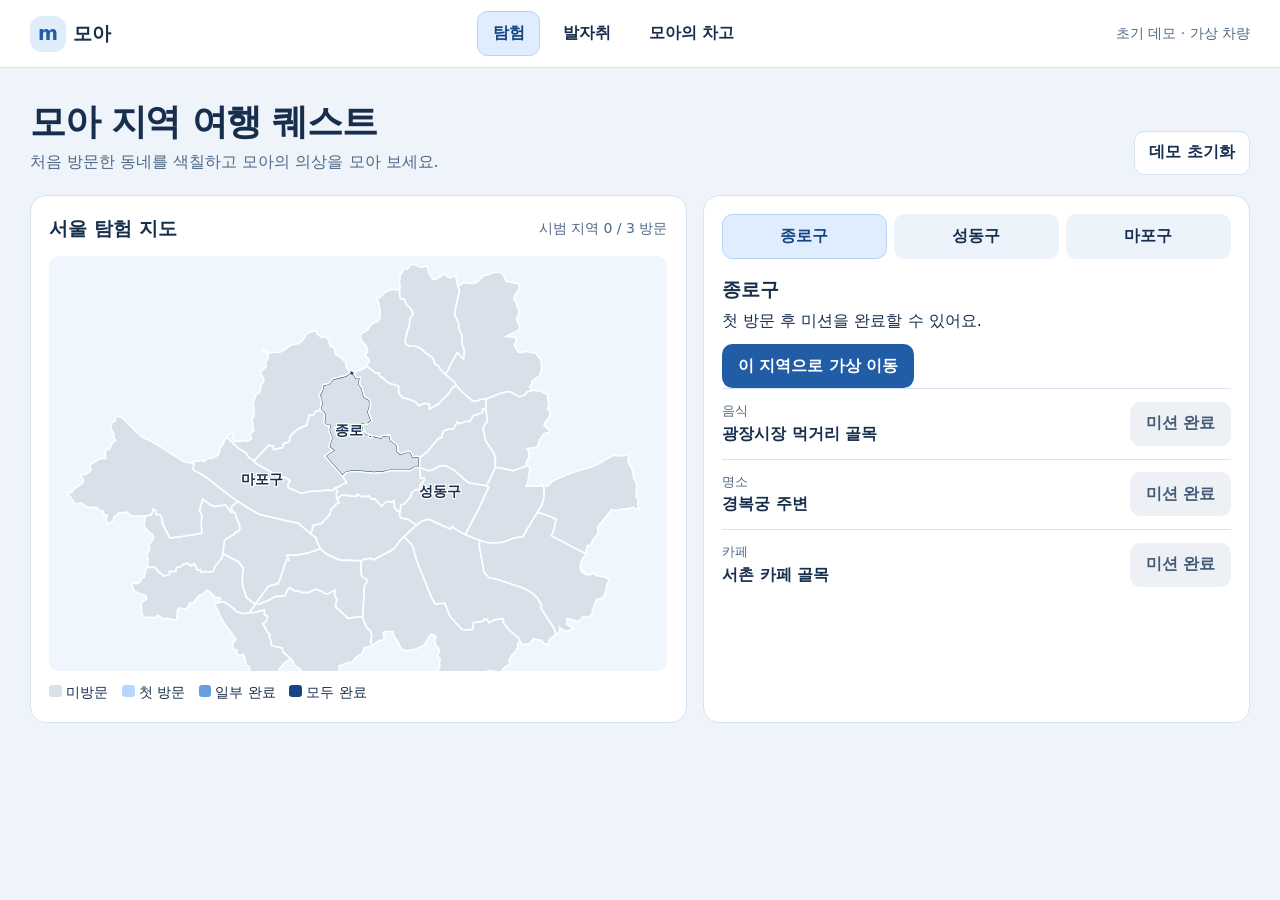
==== demo/index.html @ 89adb346 "Add Moa travel quest browser prototype" ====
<!doctype html>
<html lang="ko">
<head>
  <meta charset="utf-8">
  <meta name="viewport" content="width=device-width, initial-scale=1">
  <title>모아 지역 여행 퀘스트</title>
  <link rel="stylesheet" href="style.css">
  <script src="map.js" defer></script>
  <script src="mascot.js" defer></script>
  <script src="app.js" defer></script>
</head>
<body>
  <header class="top">
    <div class="brand"><span aria-hidden="true">m</span><strong>모아</strong></div>
    <nav aria-label="주 메뉴">
      <button type="button" data-tab="explore" aria-current="page">탐험</button>
      <button type="button" data-tab="history">발자취</button>
      <button type="button" data-tab="closet">모아의 차고</button>
    </nav>
    <p class="mode">초기 데모 · 가상 차량</p>
  </header>

  <main>
    <div class="heading">
      <div><h1>모아 지역 여행 퀘스트</h1><p>처음 방문한 동네를 색칠하고 모아의 의상을 모아 보세요.</p></div>
      <button type="button" id="reset" class="secondary">데모 초기화</button>
    </div>

    <div id="interactive">
      <section id="explore" aria-label="탐험">
        <div class="layout">
          <section class="panel map-panel">
            <div class="panel-heading">
              <h2>서울 탐험 지도</h2><span id="progress"></span>
            </div>
            <svg id="map" viewBox="30 52 760 510" role="group" aria-label="서울 자치구 지도"></svg>
            <ul class="legend" aria-label="지도 색상">
              <li><i class="stage-0"></i>미방문</li>
              <li><i class="stage-1"></i>첫 방문</li>
              <li><i class="stage-2"></i>일부 완료</li>
              <li><i class="stage-3"></i>모두 완료</li>
            </ul>
          </section>

          <section class="panel district-panel" aria-label="지역 퀘스트">
            <div class="choices" id="districts" aria-label="시범 지역"></div>
            <div id="quest-panel"></div>
          </section>
        </div>
      </section>
      <section id="history" class="panel inner" hidden>
        <h2>탐험 발자취</h2>
        <p>가상 방문과 미션 완료 기록이 최신 순서대로 표시됩니다.</p>
        <ul class="records" id="records"></ul>
      </section>
      <section id="closet" class="panel inner" hidden>
        <h2>모아의 차고</h2>
        <div class="closet-layout">
          <div id="mascot"></div>
          <div><p id="wearing"></p><ul class="records" id="outfits"></ul></div>
        </div>
      </section>
    </div>
    <section id="moving" class="panel moving" aria-labelledby="moving-title" hidden>
      <h2 id="moving-title" tabindex="-1">가상 이동 중</h2>
      <p id="destination"></p>
      <button type="button" id="park" class="primary">도착 · 가상 주차</button>
    </section>
    <p id="status" role="status"></p>
  </main>
</body>
</html>
---- demo/style.css ----
:root {
  color-scheme: light;
  --ink: #172e4c;
  --muted: #516886;
  --blue: #215ca7;
  --edge: #d6e3f1;
  font-family: Inter, "Malgun Gothic", system-ui, sans-serif;
}
* { box-sizing: border-box; }
[hidden] { display: none !important; }
body { margin: 0; color: var(--ink); background: #eef4fa; line-height: 1.55; }
h1, h2, p { margin: 0; }
h1 { font-size: clamp(1.5rem, 3.1vw, 2.25rem); letter-spacing: -.035em; }
h2 { font-size: 1.2rem; }
p { color: var(--muted); }
button {
  border: 1px solid transparent;
  border-radius: .65rem;
  min-height: 44px;
  padding: .55rem .9rem;
  font: inherit;
  color: inherit;
  background: #ecf3fb;
  font-weight: 650;
  cursor: pointer;
}
button:hover:not(:disabled) { background: #dceafd; }
button:disabled { cursor: default; color: #435b77; background: #edf1f5; }
:focus-visible { outline: 3px solid #996315; outline-offset: 3px; }
.primary { background: var(--blue); color: white; }
.primary:hover:not(:disabled) { background: #174780; }
.secondary { background: white; border-color: var(--edge); }
.top {
  min-height: 68px;
  padding: .6rem max(1rem, calc((100vw - 1220px) / 2));
  background: white;
  border-bottom: 1px solid var(--edge);
  display: flex;
  align-items: center;
  justify-content: space-between;
  gap: .8rem;
  flex-wrap: wrap;
}
.brand, nav, .choices { display: flex; align-items: center; gap: .45rem; }
.brand { font-size: 1.2rem; }
.brand span {
  display: grid;
  place-items: center;
  width: 36px;
  height: 36px;
  border-radius: .75rem;
  color: var(--blue);
  background: #dfecfb;
  font-weight: 800;
}
nav { flex-wrap: wrap; }
nav button { background: transparent; }
nav button[aria-current], .choices button[aria-pressed="true"] {
  color: #134581;
  background: #e0edff;
  border-color: #b6d2f5;
}
.mode { font-size: .875rem; }
main { max-width: 1252px; margin: auto; padding: 1.65rem 1rem 1rem; }
.heading, .panel-heading, .quest, .records li {
  display: flex;
  justify-content: space-between;
  align-items: center;
  gap: .8rem;
}
.heading { margin-bottom: 1.25rem; align-items: flex-end; }
.layout { display: grid; grid-template-columns: minmax(0, 1.2fr) minmax(0, 1fr); gap: 1rem; }
.panel { border: 1px solid var(--edge); border-radius: 1rem; padding: 1.15rem; background: white; min-width: 0; }
#progress { color: var(--muted); font-size: .875rem; }
#map { width: 100%; display: block; margin-top: .75rem; background: #f0f6fd; border-radius: .6rem; }
#map path { stroke: white; stroke-width: 2; }
#map path[role] { cursor: pointer; }
#map path[data-selected="true"], #map path[role]:hover, #map path:focus-visible { stroke: #0f3969; stroke-width: 3; }
#map text { font-weight: 750; font-size: 17px; text-anchor: middle; pointer-events: none; paint-order: stroke; stroke: white; stroke-width: 3; fill: var(--ink); }
.stage-0 { fill: #d8e0ea; background: #d8e0ea; }
.stage-1 { fill: #b6d7fc; background: #b6d7fc; }
.stage-2 { fill: #679ee1; background: #679ee1; }
.stage-3 { fill: #164583; background: #164583; }
.legend, .records { margin: .7rem 0 0; padding: 0; list-style: none; }
.legend { display: flex; flex-wrap: wrap; gap: .4rem .85rem; font-size: .875rem; }
.legend i { display: inline-block; width: .8rem; height: .8rem; border-radius: .2rem; margin-right: .25rem; vertical-align: -.03em; }
.choices { flex-wrap: wrap; margin-bottom: 1rem; }
.choices button { flex: 1; white-space: nowrap; }
.district-summary > div { margin: .25rem 0 .65rem; }
.quest, .records li { padding: .75rem 0; border-top: 1px solid var(--edge); }
.quest small, .records small { color: var(--muted); display: block; }
.quest button, .records button { flex: none; }
.quest:first-of-type { margin-top: .8rem; }
.inner { max-width: 52rem; }
.closet-layout { display: grid; gap: 1rem; grid-template-columns: minmax(0, 12rem) minmax(0, 1fr); align-items: center; }
#mascot { background: #edf4fc; border-radius: .75rem; }
#mascot svg { display: block; width: 100%; height: auto; }
.moving { max-width: 34rem; margin: 2rem auto; text-align: center; padding: 2rem 1rem; }
.moving p { margin: .5rem 0 1rem; }
#status { min-height: 1.5em; margin-top: .75rem; }
@media (max-width: 760px) {
  .layout { grid-template-columns: 1fr; }
  .heading { align-items: flex-start; flex-wrap: wrap; }
  .mode { flex-basis: 100%; }
}
@media (max-width: 430px) {
  .top { justify-content: flex-start; gap: .45rem; }
  nav button { padding: .4rem .55rem; }
  .closet-layout { grid-template-columns: 1fr; }
  #mascot { max-width: 11rem; }
  .quest { align-items: flex-start; }
}
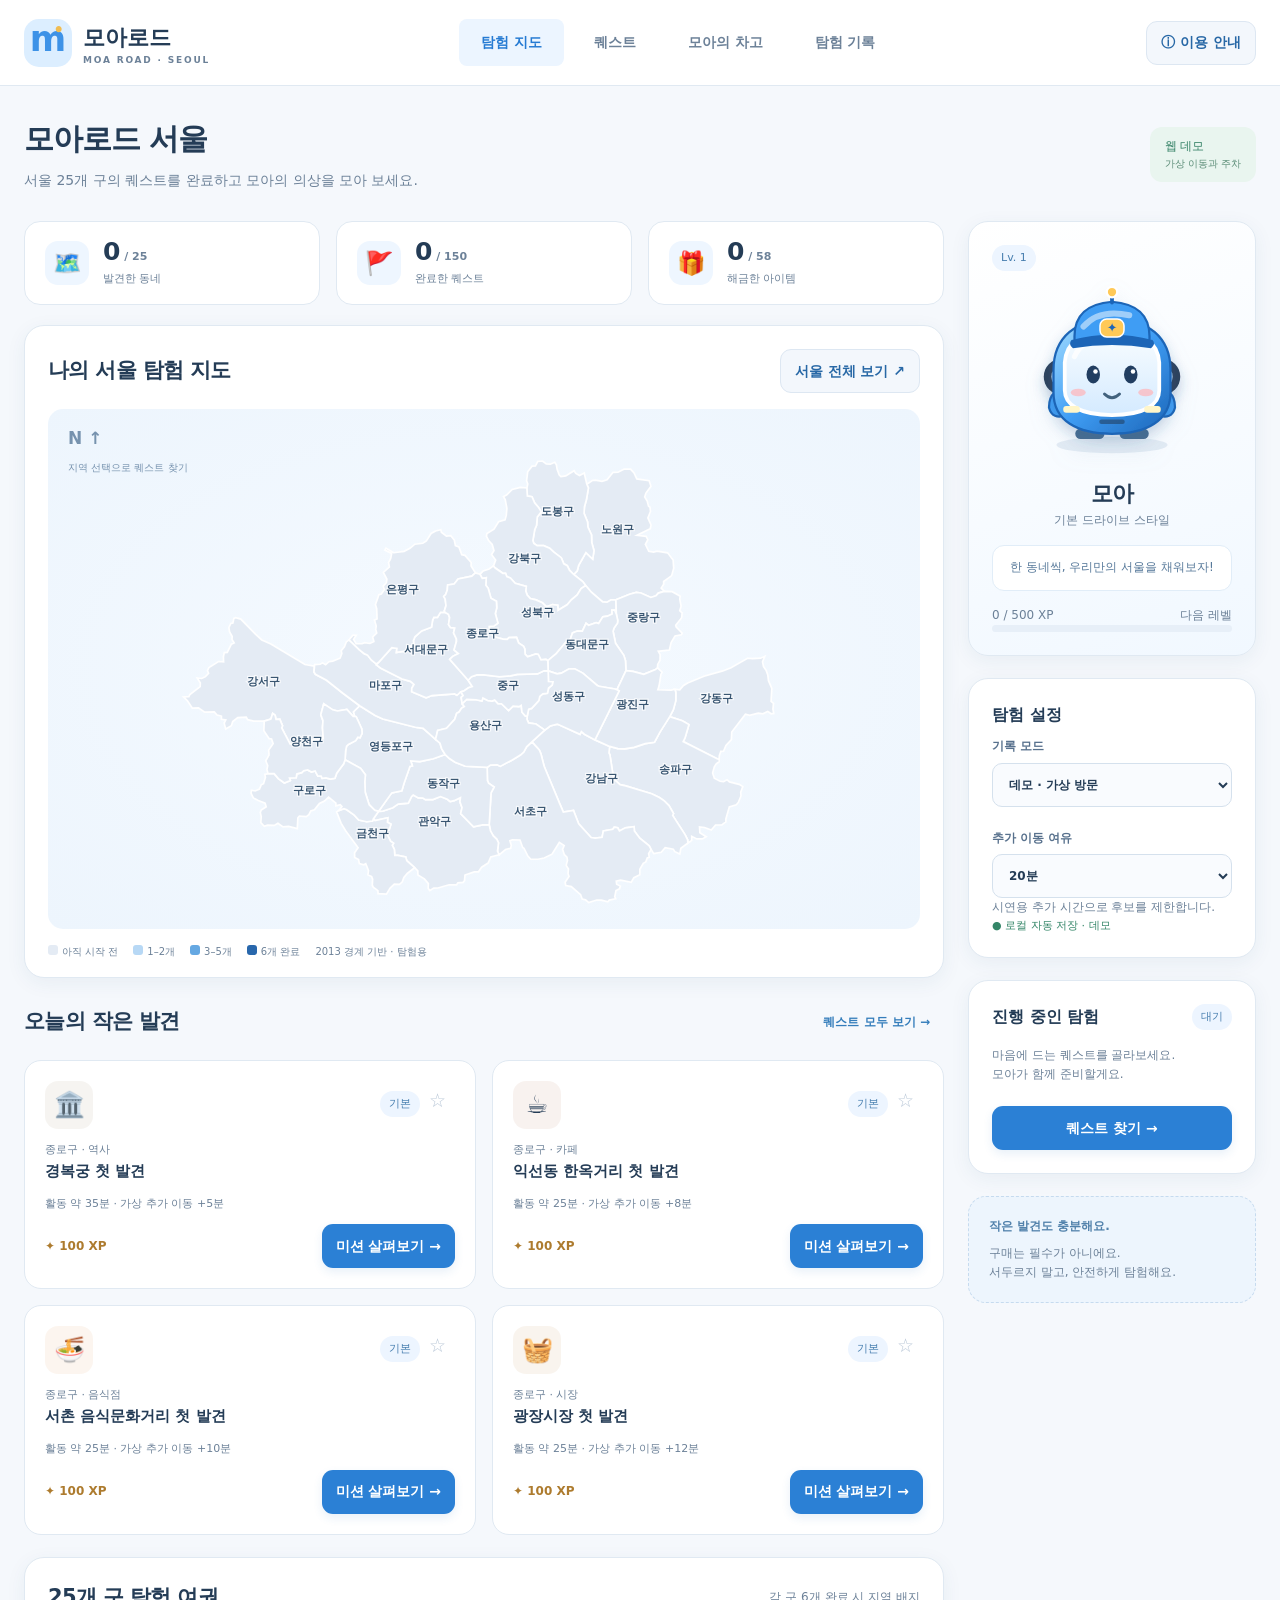
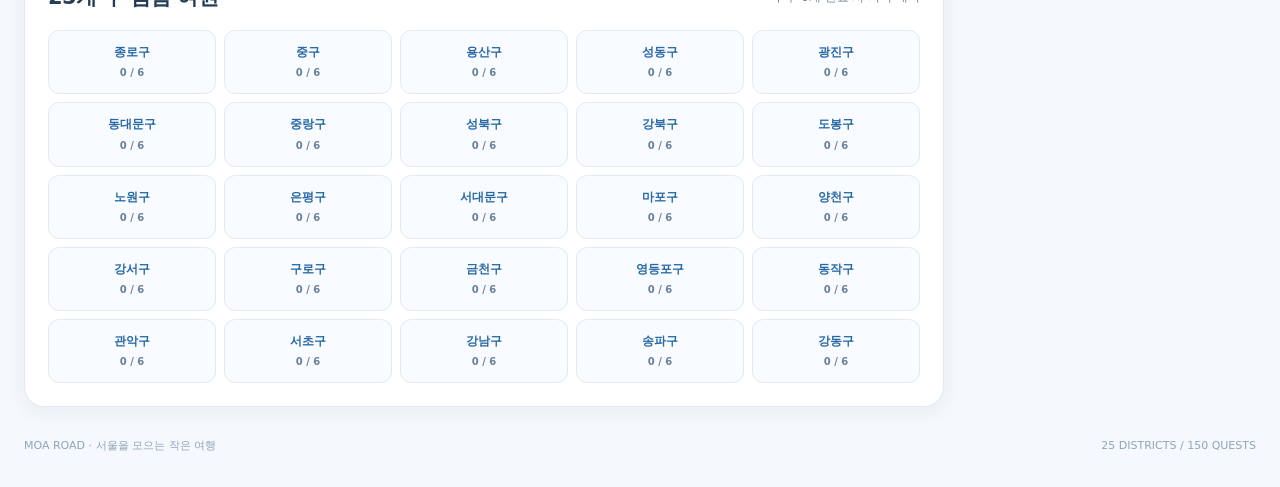
==== commit 63e9b0b0: "Refresh Moa Road Seoul demo from full prototype" ====
--- a/demo/index.html
+++ b/demo/index.html
@@ -1,72 +1,8822 @@
-<!doctype html>
-<html lang="ko">
-<head>
-  <meta charset="utf-8">
-  <meta name="viewport" content="width=device-width, initial-scale=1">
-  <title>모아 지역 여행 퀘스트</title>
-  <link rel="stylesheet" href="style.css">
-  <script src="map.js" defer></script>
-  <script src="mascot.js" defer></script>
-  <script src="app.js" defer></script>
-</head>
-<body>
-  <header class="top">
-    <div class="brand"><span aria-hidden="true">m</span><strong>모아</strong></div>
-    <nav aria-label="주 메뉴">
-      <button type="button" data-tab="explore" aria-current="page">탐험</button>
-      <button type="button" data-tab="history">발자취</button>
-      <button type="button" data-tab="closet">모아의 차고</button>
-    </nav>
-    <p class="mode">초기 데모 · 가상 차량</p>
-  </header>
+<!doctype html><html lang="ko"><head><meta charset="utf-8"><meta name="viewport" content="width=device-width,initial-scale=1"><meta name="theme-color" content="#f3f8ff"><title>모아로드 · 서울을 모으는 작은 여행</title><style>/* 밝은 모아로드 디자인 / 반응형 화면 / 접근성 표시 */
+:root{--ink:#243c56;--muted:#6c8198;--blue:#267bd3;--line:#e0e9f2;--bg:#f5f8fc;--green:#237555}*{box-sizing:border-box}body{margin:0;background:var(--bg);color:var(--ink);font:14px/1.6 system-ui,-apple-system,'Malgun Gothic',sans-serif}button,input,select,textarea{font:inherit}button,a,select{touch-action:manipulation}button{cursor:pointer;min-height:40px;border:0;border-radius:11px;background:#eaf3fd;color:#2868a6;padding:9px 14px;font-weight:650}button:hover{filter:brightness(.96)}button:disabled{opacity:.48;cursor:not-allowed}button:focus-visible,a:focus-visible,input:focus-visible,select:focus-visible,textarea:focus-visible,[tabindex]:focus-visible{outline:3px solid #efb849;outline-offset:3px}a{color:var(--blue)}h1,h2,h3,p{margin:0}h1{font-size:30px;line-height:1.4;letter-spacing:-1.1px;margin:9px 0}h2{font-size:21px;letter-spacing:-.65px}h3{font-size:16px;margin-bottom:10px}p{color:var(--muted)}small,.fine{font-size:12px;color:var(--muted)}header{height:86px;padding:0 max(24px,calc((100vw - 1440px)/2));background:#fff;border-bottom:1px solid var(--line);display:flex;align-items:center;gap:35px}header nav{display:flex;gap:8px;flex:1;justify-content:center}header nav button{background:transparent;color:var(--muted);border-radius:8px;padding:12px 22px}header nav button.active{color:var(--blue);background:#ecf5ff}.brand{display:flex;gap:11px;align-items:center;color:var(--ink);text-decoration:none;font-weight:850;font-size:22px;white-space:nowrap}.brand small{display:block;font-size:9px;letter-spacing:1.8px;line-height:1.2}.brandmark{font-size:35px;background:#dceeff;color:#3d92e7;border-radius:15px;width:48px;height:48px;line-height:40px;text-align:center;position:relative}.brandmark span{font-size:17px;position:absolute;top:-9px;right:8px;color:#f0bc52}.app{max-width:1440px;padding:32px 24px;margin:auto}.welcome{display:flex;justify-content:space-between;align-items:center;margin-bottom:30px}.eyebrow{font-size:10px;font-weight:800;letter-spacing:1.5px;color:#6896c0}.demoTag{padding:10px 15px;color:#328064;background:#e9f5ef;border-radius:12px;font-size:12px}.demoTag small{display:block;font-size:10px;color:#5a8c76}.layout{display:grid;grid-template-columns:minmax(0,1fr) 288px;gap:24px}main,aside{min-width:0}.panel{border:1px solid var(--line);border-radius:20px;background:#fff;padding:23px;box-shadow:0 5px 20px #214b7310}.view{display:none}.view.active{display:block}.sectionTitle,.row{display:flex;align-items:center;justify-content:space-between;gap:12px}.sectionTitle{margin-bottom:16px}.sectionTitle h3{margin:0}.below{margin-top:22px}.stats{display:grid;grid-template-columns:repeat(3,1fr);gap:16px;margin-bottom:20px}.stat{padding:16px 20px;border:1px solid var(--line);background:white;border-radius:16px;display:flex;gap:14px;align-items:center}.stat .icon{display:grid;place-items:center;width:44px;height:44px;border-radius:13px;background:#eef6ff;font-size:23px}.stat strong{font-size:25px;line-height:1.1;display:block}.stat small{font-size:11px}.mapPanel{padding-bottom:17px}.mapCanvas{position:relative;background:radial-gradient(ellipse,#f5faff,#edf5fd);border-radius:15px;overflow:hidden}.mapCanvas svg{display:block;width:100%;max-height:520px;min-height:280px}.mapNote{position:absolute;top:16px;left:20px;font-size:17px;font-weight:700;color:#7692ae;pointer-events:none}.mapNote span{font-size:10px;font-weight:400}.district{stroke:white;stroke-width:2;cursor:pointer;transition:fill .25s}.district:hover,.district.selected{stroke:#256bac;stroke-width:2.8;filter:brightness(.97)}.districtLabel{pointer-events:none;fill:#385571;font-size:13px;font-weight:750;text-anchor:middle;paint-order:stroke;stroke:#ffffffb0;stroke-width:3px}.legend{display:flex;flex-wrap:wrap;gap:15px;font-size:10px;color:var(--muted);padding-top:15px}.legend i{width:10px;height:10px;display:inline-block;border-radius:3px;margin-right:4px}.cards{display:grid;grid-template-columns:repeat(2,minmax(0,1fr));gap:16px}.quest{padding:20px;background:#fff;border:1px solid var(--line);border-radius:17px;display:flex;flex-direction:column;gap:12px;min-width:0}.quest .qtop{display:flex;justify-content:space-between;gap:10px}.themeIcon{display:grid;place-items:center;font-size:25px;width:48px;height:48px;border-radius:13px;background:var(--tint,#f0f6ff)}.quest h3{font-size:15px;line-height:1.6;margin:0;word-break:keep-all}.quest .meta{font-size:11px;color:var(--muted)}.quest .qbottom{display:flex;align-items:center;justify-content:space-between;gap:8px;margin-top:auto}.quest.done{background:#f6fcf9}.xp{color:#ad7b2e;font-size:12px;font-weight:750}.pill{display:inline-block;font-size:11px;border-radius:20px;padding:4px 9px;background:#edf5ff;color:#477eaf;white-space:nowrap}.pill.lock{background:#f5f1ea;color:#9a8059}.favorite{min-height:35px;width:35px;padding:4px;font-size:19px;background:transparent;color:#b9c7d7}.favorite.on{color:#d59c2a}.primary{background:#2b80d5;color:white;box-shadow:0 4px 10px #297ac21c}.quiet{background:#f3f7fc;border:1px solid #dde7f2}.textBtn{background:none;color:#347dbb;font-size:12px}.danger{background:#fff0ed;color:#b65448}.wide{width:100%}.companion{text-align:center;background:linear-gradient(160deg,#fff,#f1f8ff)}#sideMascot{height:185px;display:flex;align-items:center;justify-content:center;margin:10px 0}.mascot{display:block;width:180px;height:180px;margin:auto;max-width:100%;filter:drop-shadow(0 8px 10px #597ca21a)}.companion h2{font-size:22px}.speech{padding:12px;font-size:12px;color:#57799a;background:white;border:1px solid #e1edf8;border-radius:12px;margin:15px 0}.progress{height:7px;border-radius:10px;background:#e7eff8;overflow:hidden}.progress i{display:block;height:100%;border-radius:10px;background:linear-gradient(90deg,#78bbf4,#3185d9);transition:width .3s}.tip{border:1px dashed #c6dbef;border-radius:18px;padding:20px;color:#5181ab;font-size:12px;background:#edf5fd}.tip p{font-size:12px;margin-top:7px}label{display:block;font-size:12px;font-weight:650;color:#58718d}input,select,textarea{display:block;width:100%;border:1px solid #d5e1ed;border-radius:10px;padding:10px 12px;background:#f9fbfe;color:var(--ink);margin-top:6px;min-width:0}textarea{resize:vertical;min-height:80px}.filters{display:grid;grid-template-columns:2fr 1fr 1fr;gap:14px;align-items:end}.filters .chips,.filters .fine{grid-column:1/-1}.chips{display:flex;gap:7px;flex-wrap:wrap}.chip{font-size:12px;border:1px solid #dfe8f1;background:white;border-radius:30px;padding:7px 12px}.chip.active{background:#e8f4ff;border-color:#8fbee8;color:#2369ab}.saved{font-size:11px;color:#348668}.districtGrid{display:grid;grid-template-columns:repeat(5,minmax(0,1fr));gap:8px}.districtTile{padding:12px 5px;font-size:12px;border:1px solid #e1eaf4;background:#f8fbff;text-align:center}.districtTile small{display:block;font-size:10px;margin-top:3px}.districtTile.master{background:#e5f3ff;border-color:#73afe2}.dressRoom{display:flex;gap:25px;align-items:center;margin-top:18px}.bigMascot{min-width:220px;background:radial-gradient(circle,#dfedfb,transparent 68%);position:relative}.outfitMarker{font-size:10px;fill:white;text-anchor:middle}.treeRow{margin-top:16px;padding:20px;border:1px solid var(--line);border-radius:18px;background:white}.treeNodes{display:grid;grid-template-columns:repeat(3,minmax(0,1fr));gap:14px}.node{border:1px solid #e2eaf3;border-radius:13px;padding:16px;background:#fafcfe;display:flex;flex-direction:column;gap:9px;position:relative}.node.ready{border-color:#79b49d;background:#f5fcf7}.node.owned{background:#eff7ff;border-color:#a4cbed}.node h4{margin:0;font-size:14px}.node p{font-size:12px}.node .condition{font-size:11px;color:#70869b;line-height:1.8}.node button{font-size:12px;margin-top:auto}.node .progress{margin:2px 0}.node .nodeIcon{font-size:27px}.empty{text-align:center;padding:35px;color:#778b9e;background:#fff;border:1px dashed #cbdbea;border-radius:15px;grid-column:1/-1}.actions{display:flex;gap:8px;flex-wrap:wrap}.activeTitle{font-size:14px;margin-bottom:9px}.steps{display:flex;gap:6px;flex-wrap:wrap;font-size:10px;margin:12px 0}.steps span{padding:4px 6px;border-radius:5px;background:#eef4fb}.steps .ok{background:#dcf2e7;color:#257558}.check{display:flex;align-items:flex-start;gap:8px;padding:8px 0;font-size:12px;cursor:pointer}.check input{width:17px;height:17px;margin:2px 0;flex-shrink:0}.safetyBox{background:#fff8ec;border:1px solid #f0dfc4;border-radius:12px;padding:12px;color:#8b7146;font-size:12px}.event{padding:18px 0;border-bottom:1px solid var(--line)}.event:last-child{border-bottom:0}.event p{font-size:13px;white-space:pre-wrap;overflow-wrap:anywhere;margin-top:8px}.routeItem{display:flex;align-items:center;gap:10px;padding:10px;background:#f4f8fd;border-radius:10px;margin:8px 0}.routeItem span{flex:1;min-width:0}.routeItem button{padding:6px;min-width:34px;font-size:12px}.prose h3{margin:22px 0 9px}.prose h3:first-child{margin-top:0}.prose p{line-height:1.9;font-size:13px}.prose ul{padding-left:20px;line-height:2}.prose a{overflow-wrap:anywhere}dialog{border:1px solid #cbdced;border-radius:22px;padding:28px;width:min(680px,calc(100% - 28px));max-height:90vh;color:var(--ink);box-shadow:0 20px 90px #17365440}dialog::backdrop{background:#19354a85;backdrop-filter:blur(5px)}.detailHeader{display:flex;justify-content:space-between;gap:15px}.detailHeader h2{font-size:23px}.detailBlock{margin-top:19px}.detailBlock h3{margin-bottom:8px}.detailBlock p,.detailBlock li{font-size:13px;color:#677d94}.detailBlock ol{padding-left:22px;line-height:2}.rewardContent{text-align:center;padding:20px 0}.rewardContent .big{font-size:55px}.rewardContent h2{margin:12px 0}.rewardContent p{margin-bottom:12px}#toast{position:fixed;bottom:25px;left:50%;transform:translateX(-50%) translateY(100px);padding:13px 22px;background:#244762;color:white;border-radius:13px;z-index:100;transition:transform .2s;max-width:90vw;font-size:13px;box-shadow:0 8px 25px #1235}#toast.show{transform:translateX(-50%) translateY(0)}#storageAlert:not(:empty){padding:12px;text-align:center;background:#fff0d3;color:#95692a}#driveOverlay{position:fixed;inset:0;background:#eef5fcf7;z-index:90;display:grid;place-items:center;backdrop-filter:blur(15px)}#driveOverlay[hidden]{display:none}.driveBox{text-align:center;width:min(450px,90%);padding:30px}.driveBox p{margin:20px 0}.drivingIcon{font-size:75px;margin-bottom:25px}footer{font-size:11px;color:#90a4b7;padding:30px 0 0;display:flex;justify-content:space-between}.mobile{display:none}.pinMark{pointer-events:none}.note{padding:12px;background:#edf6ff;border-radius:10px;font-size:12px;color:#547899}.meter{font-weight:800;font-size:24px;color:#347eba}.controls{display:grid;grid-template-columns:1fr 1fr;gap:8px;margin:12px 0}.controls label{font-size:10px}.controls input,.controls select{padding:7px}.caption{font-size:10px;color:#8094a9}
+@media(min-width:1500px){.mapCanvas svg{max-height:570px}}@media(max-width:1100px){header{gap:15px;padding:0 22px}header nav button{padding:10px 12px}.layout{grid-template-columns:minmax(0,1fr) 260px;gap:16px}.app{padding:25px 20px}.panel{padding:18px}.stat{padding:14px 10px;gap:9px}.stat .icon{width:32px;height:32px;font-size:18px}.stat strong{font-size:22px}.treeNodes{gap:8px}.node{padding:12px}.dressRoom{gap:10px}.bigMascot{min-width:160px}.districtGrid{grid-template-columns:repeat(5,1fr)}}@media(max-width:840px){header{height:auto;padding:15px 18px;flex-wrap:wrap;gap:12px}header nav{order:3;width:100%;flex-basis:100%;justify-content:space-between}header>.quiet{margin-left:auto}header nav button{flex:1}.welcome{align-items:flex-start;gap:12px}h1{font-size:26px}.welcome p{font-size:12px}.demoTag{font-size:10px;padding:7px 10px}.layout{grid-template-columns:minmax(0,1fr)}aside{display:grid;grid-template-columns:1fr 1fr;gap:16px}aside .below{margin-top:0}.tip{display:none}#activePanel{grid-column:1/-1}.companion{display:none}.mapCanvas svg{max-height:560px}}@media(max-width:520px){.app{padding:22px 14px}header nav button{font-size:12px;padding:10px 7px}.brand{font-size:20px}.welcome{display:block;margin-bottom:20px}.demoTag{display:inline-block;margin-top:12px}.demoTag small{display:inline;margin-left:8px}.eyebrow{font-size:9px}h1{font-size:25px}h2{font-size:19px}.stats{gap:8px}.stat{display:block;text-align:center;padding:12px 5px}.stat .icon{display:none}.stat strong{font-size:23px}.stat small{font-size:10px}.panel{padding:16px;border-radius:16px}.cards{grid-template-columns:1fr}.mapPanel{padding:15px 8px}.mapPanel .sectionTitle{padding:0 7px}.mapCanvas svg{min-height:300px}.mapNote{left:12px;top:10px;font-size:12px}.mapNote span{display:none}.legend{gap:8px;padding:12px 5px 0;font-size:9px}.sectionTitle{gap:6px}.sectionTitle .quiet{font-size:10px;padding:6px 8px}.districtGrid{grid-template-columns:repeat(5,1fr);gap:5px}.districtTile{font-size:10px}.filters{grid-template-columns:1fr 1fr}.filters .search{grid-column:1/-1}.filters .fine{font-size:10px}.treeNodes{grid-template-columns:1fr}.node{padding:16px}.dressRoom{flex-direction:column;text-align:center}.treeRow{padding:14px}.bigMascot{min-width:200px}.routeItem{flex-wrap:wrap}.routeItem span{flex-basis:65%}aside{grid-template-columns:1fr}.sectionTitle small{font-size:10px}.mobile{display:block}.welcome h1{line-height:1.5}footer{display:block;text-align:center}footer span{display:block;margin-top:5px}dialog{padding:20px}.detailHeader h2{font-size:20px}.controls{grid-template-columns:1fr 1fr}.actions button{font-size:12px}#toast{font-size:12px;width:max-content;max-width:90vw}}
+@media(prefers-reduced-motion:reduce){*{transition:none!important;scroll-behavior:auto!important}}
+#toast{visibility:hidden}#toast.show{visibility:visible}
+/* 탐험 화면과 차고에서 조작 영역을 여유 있게 확보합니다. */
+button, input:not([type="checkbox"]), select { min-height: 44px; }
+.welcome h1 { margin-top: 0; }
+dialog { overflow-y: auto; max-height: calc(100dvh - 32px); }
+@media (max-width: 520px) {
+  .districtGrid { grid-template-columns: repeat(4, minmax(0, 1fr)); }
+  .legend { font-size: 11px; }
+}
+</style></head><body>
+<noscript>이 앱은 JavaScript가 필요합니다. HTML 파일을 브라우저에서 열어 주세요.</noscript>
+<header><a class="brand" href="#"><span class="brandmark">m<span>•</span></span><span>모아로드<small>MOA ROAD · SEOUL</small></span></a><nav aria-label="주 메뉴"><button data-tab="explore" class="active">탐험 지도</button><button data-tab="quests">퀘스트</button><button data-tab="closet">모아의 차고</button><button data-tab="journey">탐험 기록</button></nav><button class="quiet" data-tab="guide">ⓘ 이용 안내</button></header>
+<div id="storageAlert" role="status"></div><div class="app"><section class="welcome"><div><h1>모아로드 서울</h1><p>서울 25개 구의 퀘스트를 완료하고 모아의 의상을 모아 보세요.</p></div><span class="demoTag">웹 데모 <small>가상 이동과 주차</small></span></section>
+<div class="layout"><main id="main"><section id="explore" class="view active"><div class="stats" id="stats"></div><section class="panel mapPanel"><div class="sectionTitle"><div><h2>나의 서울 탐험 지도</h2></div><button class="quiet" id="allDistricts">서울 전체 보기 ↗</button></div><div class="mapCanvas"><svg id="map" viewBox="0 0 820 620" role="group" aria-label="서울 25개 구 탐험 지도"></svg><div class="mapNote">N ↑<br><span>지역 선택으로 퀘스트 찾기</span></div></div><div class="legend"><span><i style="background:#e4ebf4"></i>아직 시작 전</span><span><i style="background:#b7d8f5"></i>1–2개</span><span><i style="background:#65a8e2"></i>3–5개</span><span><i style="background:#2867ac"></i>6개 완료</span><span>2013 경계 기반 · 탐험용</span></div></section><div class="sectionTitle below"><h2 id="districtTitle">오늘의 작은 발견</h2><button class="textBtn" data-tab="quests">퀘스트 모두 보기 →</button></div><div class="cards" id="featured"></div><section class="panel below"><div class="sectionTitle"><h2>25개 구 탐험 여권</h2><small>각 구 6개 완료 시 지역 배지</small></div><div id="districtGrid" class="districtGrid"></div></section></section>
+<section id="quests" class="view"><div class="sectionTitle"><div><h2>서울의 모든 퀘스트</h2></div><span id="resultCount" class="pill"></span></div><section class="panel filters"><label class="search">장소·동네 검색<input id="search" placeholder="성수, 시장, 한강…" type="search"></label><label>지역<select id="districtFilter"></select></label><label>진행 상태<select id="statusFilter"><option value="all">전체 상태</option><option value="available">도전 가능</option><option value="locked">잠김</option><option value="done">완료</option><option value="favorite">즐겨찾기</option></select></label><label>활동 시간<select id="timeFilter"><option value="999">전체</option><option value="25">25분 이하</option><option value="35">35분 이하</option><option value="60">60분 이하</option></select></label><label>정렬<select id="sort"><option value="default">추천 순</option><option value="short">활동 시간순</option><option value="xp">보상순</option></select></label><button id="resetFilters" class="quiet">필터 초기화</button><div id="themeChips" class="chips"></div><p class="fine">활동 시간·추가 이동 시간은 시연용 가정입니다. 실시간 경로·주차 정보가 아닙니다.</p></section><div class="cards below" id="questGrid"></div><button id="more" class="quiet wide below">더 보기</button></section>
+<section id="closet" class="view"><h2>모아의 차고 & 해금 트리</h2><section class="panel dressRoom"><div id="bigMascot" class="bigMascot"></div><div><h3>탐험이 모아의 스타일이 돼요</h3><p>테마 의상 → 전문 장비 → 마스터 꾸미기.<br>조건을 채운 뒤 직접 해금하고 착용하세요.</p><div id="equipped" class="chips"></div><button id="undress" class="quiet">기본 스타일로 돌아가기</button></div></section><section class="panel below"><h3>사용 제한이 풀리는 기능</h3><div id="featureTree" class="cards"></div></section><div class="sectionTitle below"><h3>9가지 테마 성장 경로</h3><span class="fine">잠김 → 해금 가능 → 보유 → 착용</span></div><div id="themeTree"></div><section class="panel below"><h3>지역 컬렉션 · 25개 배지</h3><div id="badges" class="districtGrid"></div></section></section>
+<section id="journey" class="view"><h2>나만의 탐험 기록</h2><div id="journeyStats" class="stats"></div><section class="panel below"><div class="sectionTitle"><h3>내 코스 보드</h3><span id="routeCapacity" class="pill"></span></div><p class="fine">관심 장소의 순서를 저장합니다. 실제 도로 경로나 최적 경로가 아닙니다.</p><div id="routeBoard"></div></section><section class="panel below"><div class="sectionTitle"><h3>수집한 순간들</h3><button id="exportCSV" class="quiet">기록 CSV 내보내기</button></div><div id="history"></div></section><section class="panel below"><h3>내 데이터 관리</h3><p>이 브라우저에 자동 저장됩니다. 파일을 옮기거나 브라우저 데이터를 지우기 전 백업해 주세요.</p><div class="actions"><button id="backup" class="quiet">백업 내려받기</button><button id="restore" class="quiet">백업 불러오기</button><input type="file" id="restoreFile" accept="application/json,.json" hidden><button id="reset" class="danger">현재 모드 초기화</button></div><p class="fine">백업·복원은 해금 보상과 무관하게 언제나 사용할 수 있습니다.</p></section></section>
+<section id="guide" class="view"><h2>데이터와 안전 기준</h2><section class="panel prose"><h3>이 앱이 실제로 하는 일</h3><p>퀘스트 필터, 지도 진행도, 상세 미션, 단계별 장비 해금, 꾸미기, 코스 보드, 기록, 백업·복원을 구현한 오프라인 시제품입니다. 외부 서비스 가입이나 설치 없이 이 HTML을 브라우저로 열면 됩니다.</p><h3>데모 / 개인 기록 분리</h3><p><b>데모 모드</b>는 가상 차량 신호와 시간 가속으로 시연합니다. <b>개인 기록 모드</b>는 사용자가 방문 후 직접 체크하는 여행 기록입니다. 어느 모드도 방문·구매·등산을 객관적으로 인증하지 않습니다. 두 모드의 진행도와 장비는 별도로 저장되며 합산되지 않습니다.</p><h3>주행과 정차</h3><p>주행 시뮬레이션 중에는 퀘스트 선택·꾸미기를 가리고 정차 화면만 제공합니다. 도착 후 가상 속도 0, 기어 P, 주차브레이크, 합법 주차 확인을 모두 충족해야 체류 판정을 시작합니다. 신호 위반이나 반경 이탈 시 연속 체류는 0으로 초기화됩니다. 100m·정확도 30m·5분은 제품 설계를 위한 가정이며 공인 방문 인증 기준이 아닙니다.</p><p>실제 차량 정보는 연결되어 있지 않아 주행을 감지하거나 차를 제어할 수 없습니다. 운전 중 이 앱을 조작하지 마세요. 도로·갓길에 멈추거나 공원·산길로 진입하도록 안내하지 않습니다. 등산·관람·코트 이용은 적법한 주차 후 도보로 진행하고, GPS 도착만으로 활동 완료 처리하지 않습니다.</p><h3>장소 데이터의 확인 수준</h3><p>150개 퀘스트는 실재 장소·거리·동네를 바탕으로 만든 편집 후보 목록입니다. 카페·음식점 퀘스트는 특정 점포의 운영을 보장하지 않는 <b>거리 단위 후보</b>입니다. 위·경도는 대략적인 대표점이며 입구·주차장·안전한 정차 지점이 아닙니다. 지도는 구 단위 선택에 사용합니다. 농구장 5곳은 아래 서울시 시설 목록에서 존재를 확인했지만, 정확한 코트 위치·오늘의 운영 여부는 별도 확인이 필요합니다. 나머지 개별 장소는 현장 검증 전이며 상세 화면에 표시합니다.</p><p>활동 시간, 가상 우회 시간, XP, 단계 조건은 본 시제품의 기획 수치입니다. 운영시간·가격·주차 여유·경사·접근성·혼잡·기상·통제 여부를 실시간 제공하지 않습니다. 닫힌 장소나 통제 구역에 진입하지 말고 퀘스트를 취소하거나 다른 장소를 선택하세요.</p><h3>지도 출처</h3><p><a href="https://github.com/southkorea/seoul-maps" target="_blank" rel="noopener">southkorea/seoul-maps</a>의 KOSTAT 2013 서울 자치구 경계(간소화 GeoJSON)를 HTML에 포함했습니다. 최신 행정 경계나 내비게이션용 지도가 아닙니다. Apache 2.0 · 경계의 화면 투영·색상·라벨을 변경했습니다. <a href="https://www.apache.org/licenses/LICENSE-2.0" target="_blank" rel="noopener">라이선스 전문</a></p><details class="below"><summary>지도 데이터 라이선스 전문</summary><p>Source: southkorea/seoul-maps · Contributor: Lucy Park · KOSTAT 2013. Modified presentation: screen projection, labels, quest overlays.</p><pre style="white-space:pre-wrap;font-size:10px;overflow-wrap:anywhere">
+                                 Apache License
+                           Version 2.0, January 2004
+                        http://www.apache.org/licenses/
 
-  <main>
-    <div class="heading">
-      <div><h1>모아 지역 여행 퀘스트</h1><p>처음 방문한 동네를 색칠하고 모아의 의상을 모아 보세요.</p></div>
-      <button type="button" id="reset" class="secondary">데모 초기화</button>
-    </div>
+   TERMS AND CONDITIONS FOR USE, REPRODUCTION, AND DISTRIBUTION
 
-    <div id="interactive">
-      <section id="explore" aria-label="탐험">
-        <div class="layout">
-          <section class="panel map-panel">
-            <div class="panel-heading">
-              <h2>서울 탐험 지도</h2><span id="progress"></span>
-            </div>
-            <svg id="map" viewBox="30 52 760 510" role="group" aria-label="서울 자치구 지도"></svg>
-            <ul class="legend" aria-label="지도 색상">
-              <li><i class="stage-0"></i>미방문</li>
-              <li><i class="stage-1"></i>첫 방문</li>
-              <li><i class="stage-2"></i>일부 완료</li>
-              <li><i class="stage-3"></i>모두 완료</li>
-            </ul>
-          </section>
+   1. Definitions.
 
-          <section class="panel district-panel" aria-label="지역 퀘스트">
-            <div class="choices" id="districts" aria-label="시범 지역"></div>
-            <div id="quest-panel"></div>
-          </section>
-        </div>
-      </section>
-      <section id="history" class="panel inner" hidden>
-        <h2>탐험 발자취</h2>
-        <p>가상 방문과 미션 완료 기록이 최신 순서대로 표시됩니다.</p>
-        <ul class="records" id="records"></ul>
-      </section>
-      <section id="closet" class="panel inner" hidden>
-        <h2>모아의 차고</h2>
-        <div class="closet-layout">
-          <div id="mascot"></div>
-          <div><p id="wearing"></p><ul class="records" id="outfits"></ul></div>
-        </div>
-      </section>
-    </div>
-    <section id="moving" class="panel moving" aria-labelledby="moving-title" hidden>
-      <h2 id="moving-title" tabindex="-1">가상 이동 중</h2>
-      <p id="destination"></p>
-      <button type="button" id="park" class="primary">도착 · 가상 주차</button>
-    </section>
-    <p id="status" role="status"></p>
-  </main>
-</body>
-</html>
+      &quot;License&quot; shall mean the terms and conditions for use, reproduction,
+      and distribution as defined by Sections 1 through 9 of this document.
+
+      &quot;Licensor&quot; shall mean the copyright owner or entity authorized by
+      the copyright owner that is granting the License.
+
+      &quot;Legal Entity&quot; shall mean the union of the acting entity and all
+      other entities that control, are controlled by, or are under common
+      control with that entity. For the purposes of this definition,
+      &quot;control&quot; means (i) the power, direct or indirect, to cause the
+      direction or management of such entity, whether by contract or
+      otherwise, or (ii) ownership of fifty percent (50%) or more of the
+      outstanding shares, or (iii) beneficial ownership of such entity.
+
+      &quot;You&quot; (or &quot;Your&quot;) shall mean an individual or Legal Entity
+      exercising permissions granted by this License.
+
+      &quot;Source&quot; form shall mean the preferred form for making modifications,
+      including but not limited to software source code, documentation
+      source, and configuration files.
+
+      &quot;Object&quot; form shall mean any form resulting from mechanical
+      transformation or translation of a Source form, including but
+      not limited to compiled object code, generated documentation,
+      and conversions to other media types.
+
+      &quot;Work&quot; shall mean the work of authorship, whether in Source or
+      Object form, made available under the License, as indicated by a
+      copyright notice that is included in or attached to the work
+      (an example is provided in the Appendix below).
+
+      &quot;Derivative Works&quot; shall mean any work, whether in Source or Object
+      form, that is based on (or derived from) the Work and for which the
+      editorial revisions, annotations, elaborations, or other modifications
+      represent, as a whole, an original work of authorship. For the purposes
+      of this License, Derivative Works shall not include works that remain
+      separable from, or merely link (or bind by name) to the interfaces of,
+      the Work and Derivative Works thereof.
+
+      &quot;Contribution&quot; shall mean any work of authorship, including
+      the original version of the Work and any modifications or additions
+      to that Work or Derivative Works thereof, that is intentionally
+      submitted to Licensor for inclusion in the Work by the copyright owner
+      or by an individual or Legal Entity authorized to submit on behalf of
+      the copyright owner. For the purposes of this definition, &quot;submitted&quot;
+      means any form of electronic, verbal, or written communication sent
+      to the Licensor or its representatives, including but not limited to
+      communication on electronic mailing lists, source code control systems,
+      and issue tracking systems that are managed by, or on behalf of, the
+      Licensor for the purpose of discussing and improving the Work, but
+      excluding communication that is conspicuously marked or otherwise
+      designated in writing by the copyright owner as &quot;Not a Contribution.&quot;
+
+      &quot;Contributor&quot; shall mean Licensor and any individual or Legal Entity
+      on behalf of whom a Contribution has been received by Licensor and
+      subsequently incorporated within the Work.
+
+   2. Grant of Copyright License. Subject to the terms and conditions of
+      this License, each Contributor hereby grants to You a perpetual,
+      worldwide, non-exclusive, no-charge, royalty-free, irrevocable
+      copyright license to reproduce, prepare Derivative Works of,
+      publicly display, publicly perform, sublicense, and distribute the
+      Work and such Derivative Works in Source or Object form.
+
+   3. Grant of Patent License. Subject to the terms and conditions of
+      this License, each Contributor hereby grants to You a perpetual,
+      worldwide, non-exclusive, no-charge, royalty-free, irrevocable
+      (except as stated in this section) patent license to make, have made,
+      use, offer to sell, sell, import, and otherwise transfer the Work,
+      where such license applies only to those patent claims licensable
+      by such Contributor that are necessarily infringed by their
+      Contribution(s) alone or by combination of their Contribution(s)
+      with the Work to which such Contribution(s) was submitted. If You
+      institute patent litigation against any entity (including a
+      cross-claim or counterclaim in a lawsuit) alleging that the Work
+      or a Contribution incorporated within the Work constitutes direct
+      or contributory patent infringement, then any patent licenses
+      granted to You under this License for that Work shall terminate
+      as of the date such litigation is filed.
+
+   4. Redistribution. You may reproduce and distribute copies of the
+      Work or Derivative Works thereof in any medium, with or without
+      modifications, and in Source or Object form, provided that You
+      meet the following conditions:
+
+      (a) You must give any other recipients of the Work or
+          Derivative Works a copy of this License; and
+
+      (b) You must cause any modified files to carry prominent notices
+          stating that You changed the files; and
+
+      (c) You must retain, in the Source form of any Derivative Works
+          that You distribute, all copyright, patent, trademark, and
+          attribution notices from the Source form of the Work,
+          excluding those notices that do not pertain to any part of
+          the Derivative Works; and
+
+      (d) If the Work includes a &quot;NOTICE&quot; text file as part of its
+          distribution, then any Derivative Works that You distribute must
+          include a readable copy of the attribution notices contained
+          within such NOTICE file, excluding those notices that do not
+          pertain to any part of the Derivative Works, in at least one
+          of the following places: within a NOTICE text file distributed
+          as part of the Derivative Works; within the Source form or
+          documentation, if provided along with the Derivative Works; or,
+          within a display generated by the Derivative Works, if and
+          wherever such third-party notices normally appear. The contents
+          of the NOTICE file are for informational purposes only and
+          do not modify the License. You may add Your own attribution
+          notices within Derivative Works that You distribute, alongside
+          or as an addendum to the NOTICE text from the Work, provided
+          that such additional attribution notices cannot be construed
+          as modifying the License.
+
+      You may add Your own copyright statement to Your modifications and
+      may provide additional or different license terms and conditions
+      for use, reproduction, or distribution of Your modifications, or
+      for any such Derivative Works as a whole, provided Your use,
+      reproduction, and distribution of the Work otherwise complies with
+      the conditions stated in this License.
+
+   5. Submission of Contributions. Unless You explicitly state otherwise,
+      any Contribution intentionally submitted for inclusion in the Work
+      by You to the Licensor shall be under the terms and conditions of
+      this License, without any additional terms or conditions.
+      Notwithstanding the above, nothing herein shall supersede or modify
+      the terms of any separate license agreement you may have executed
+      with Licensor regarding such Contributions.
+
+   6. Trademarks. This License does not grant permission to use the trade
+      names, trademarks, service marks, or product names of the Licensor,
+      except as required for reasonable and customary use in describing the
+      origin of the Work and reproducing the content of the NOTICE file.
+
+   7. Disclaimer of Warranty. Unless required by applicable law or
+      agreed to in writing, Licensor provides the Work (and each
+      Contributor provides its Contributions) on an &quot;AS IS&quot; BASIS,
+      WITHOUT WARRANTIES OR CONDITIONS OF ANY KIND, either express or
+      implied, including, without limitation, any warranties or conditions
+      of TITLE, NON-INFRINGEMENT, MERCHANTABILITY, or FITNESS FOR A
+      PARTICULAR PURPOSE. You are solely responsible for determining the
+      appropriateness of using or redistributing the Work and assume any
+      risks associated with Your exercise of permissions under this License.
+
+   8. Limitation of Liability. In no event and under no legal theory,
+      whether in tort (including negligence), contract, or otherwise,
+      unless required by applicable law (such as deliberate and grossly
+      negligent acts) or agreed to in writing, shall any Contributor be
+      liable to You for damages, including any direct, indirect, special,
+      incidental, or consequential damages of any character arising as a
+      result of this License or out of the use or inability to use the
+      Work (including but not limited to damages for loss of goodwill,
+      work stoppage, computer failure or malfunction, or any and all
+      other commercial damages or losses), even if such Contributor
+      has been advised of the possibility of such damages.
+
+   9. Accepting Warranty or Additional Liability. While redistributing
+      the Work or Derivative Works thereof, You may choose to offer,
+      and charge a fee for, acceptance of support, warranty, indemnity,
+      or other liability obligations and/or rights consistent with this
+      License. However, in accepting such obligations, You may act only
+      on Your own behalf and on Your sole responsibility, not on behalf
+      of any other Contributor, and only if You agree to indemnify,
+      defend, and hold each Contributor harmless for any liability
+      incurred by, or claims asserted against, such Contributor by reason
+      of your accepting any such warranty or additional liability.
+
+   END OF TERMS AND CONDITIONS
+
+   APPENDIX: How to apply the Apache License to your work.
+
+      To apply the Apache License to your work, attach the following
+      boilerplate notice, with the fields enclosed by brackets &quot;[]&quot;
+      replaced with your own identifying information. (Don&#x27;t include
+      the brackets!)  The text should be enclosed in the appropriate
+      comment syntax for the file format. We also recommend that a
+      file or class name and description of purpose be included on the
+      same &quot;printed page&quot; as the copyright notice for easier
+      identification within third-party archives.
+
+   Copyright [yyyy] [name of copyright owner]
+
+   Licensed under the Apache License, Version 2.0 (the &quot;License&quot;);
+   you may not use this file except in compliance with the License.
+   You may obtain a copy of the License at
+
+       http://www.apache.org/licenses/LICENSE-2.0
+
+   Unless required by applicable law or agreed to in writing, software
+   distributed under the License is distributed on an &quot;AS IS&quot; BASIS,
+   WITHOUT WARRANTIES OR CONDITIONS OF ANY KIND, either express or implied.
+   See the License for the specific language governing permissions and
+   limitations under the License.
+</pre></details><h3>공식 확인처 · 자료 조회 2026-11-12</h3><ul><li><a href="https://korean.visitseoul.net/attractions" target="_blank" rel="noopener">서울관광재단 Visit Seoul · 관광 장소</a></li><li><a href="https://hangang.seoul.go.kr/www/contents/777.do?mid=516" target="_blank" rel="noopener">미래한강본부 · 농구장 등 체육시설 이용안내</a></li><li><a href="https://hangang.seoul.go.kr/www/park/list.do?mid=426" target="_blank" rel="noopener">서울 한강공원 안내 · 통제 공지 확인</a></li><li><a href="https://www.knps.or.kr" target="_blank" rel="noopener">국립공원공단 · 북한산 탐방로와 안전 안내</a></li><li><a href="https://yeyak.seoul.go.kr" target="_blank" rel="noopener">서울시 공공서비스예약 · 시설 이용 확인</a></li></ul><h3>해금과 공정성</h3><p>완료 퀘스트당 XP는 한 번만 지급합니다. 구매·빠른 주행·장거리 운행 보너스는 없습니다. 잠긴 퀘스트는 각 테마의 전문 장비를 해금한 뒤 열립니다. 안전·시간 여유 제한은 장비로 해제되지 않습니다. XP 레벨은 500 XP당 1씩 증가합니다. 실제 돈·주유권·할인권 지급이나 공공 랭킹은 구현하지 않았습니다.</p><h3>저장·개인정보</h3><p>진행도와 메모를 브라우저 localStorage에 저장합니다. 위치 권한을 요청하거나 서버로 전송하지 않습니다. 외부 지도·공식 사이트 링크를 누르면 해당 서비스로 이동합니다. 저장 실패 시 경고를 표시하며 JSON 백업을 사용할 수 있습니다. 구버전의 가상 GPS 완료 기록은 실제 활동과 구분하기 위해 자동으로 가져오지 않습니다.</p></section></section></main>
+<aside><section class="panel companion"><div class="row"><span class="pill" id="level"></span></div><div id="sideMascot"></div><h2>모아</h2><div id="equippedSummary" class="fine"></div><p class="speech" id="speech">한 동네씩, 우리만의 서울을 채워보자!</p><div class="row fine"><span id="xpText"></span><span>다음 레벨</span></div><div class="progress"><i id="xpBar"></i></div></section><section class="panel below"><h3>탐험 설정</h3><label>기록 모드<select id="mode"><option value="demo">데모 · 가상 방문</option><option value="personal">개인 · 수동 기록</option></select></label><label class="below">추가 이동 여유<select id="detour"><option value="5">5분</option><option value="10">10분</option><option value="15">15분</option><option value="20">20분</option></select></label><p class="fine">시연용 추가 시간으로 후보를 제한합니다.</p><div id="saveStatus" class="saved">● 로컬 자동 저장</div></section><section class="panel below" id="activePanel"><div class="sectionTitle"><h3>진행 중인 탐험</h3><span class="pill" id="phaseBadge">대기</span></div><div id="activeContent"></div></section><section class="tip below"><b>작은 발견도 충분해요.</b><p>구매는 필수가 아니에요.<br>서두르지 말고, 안전하게 탐험해요.</p></section></aside></div><footer>MOA ROAD · 서울을 모으는 작은 여행 <span>25 DISTRICTS / 150 QUESTS</span></footer></div>
+<dialog id="detail"><div id="detailBody"></div></dialog><dialog id="reward"><div class="rewardContent" id="rewardBody"></div><button id="closeReward" class="primary wide">계속 탐험하기</button></dialog><div id="toast" role="status" aria-live="polite"></div><div id="driveOverlay" hidden><div class="driveBox"><div class="drivingIcon">🚙</div><h2>가상 이동 중</h2><p>주행 중 조작을 멈추고 안전에 집중해요.</p><div class="progress"><i id="driveProgress"></i></div><p id="driveText"></p><button id="stopDrive" class="primary">시뮬레이션 중지 · 정차</button><p class="fine">실제 차량 제어 기능이 아닙니다.</p></div></div>
+<script>// 서울 장소·퀘스트·테마·지도 데이터. 개략 좌표이며 내비게이션에 사용하지 않습니다.
+const THEMES = {
+  "hike": {
+    "id": "hike",
+    "name": "등산",
+    "emoji": "⛰️",
+    "color": "#438c70",
+    "outfit": "숲길 탐험복",
+    "tasks": [
+      "탐방로 안내판과 통제 여부를 확인하기",
+      "허용된 낮은 구간을 자신의 체력에 맞게 걷기",
+      "안전한 장소에서 풍경 한 가지 기록하기"
+    ]
+  },
+  "cafe": {
+    "id": "cafe",
+    "name": "카페",
+    "emoji": "☕",
+    "color": "#b37a54",
+    "outfit": "바리스타 앞치마",
+    "tasks": [
+      "운영 중인 카페를 직접 고르고 영업 확인하기",
+      "주문은 선택 사항 · 쉬어갈 공간 살펴보기",
+      "이 동네 카페 분위기를 한 줄 남기기"
+    ]
+  },
+  "food": {
+    "id": "food",
+    "name": "음식점",
+    "emoji": "🍜",
+    "color": "#db9256",
+    "outfit": "로컬 셰프복",
+    "tasks": [
+      "음식거리에서 영업 중인 식당과 메뉴 확인하기",
+      "알레르기·가격 확인 후 자유롭게 이용하기",
+      "마음에 든 메뉴 또는 음식 문화를 기록하기"
+    ]
+  },
+  "basket": {
+    "id": "basket",
+    "name": "농구장",
+    "emoji": "🏀",
+    "color": "#d77b60",
+    "outfit": "코트 유니폼",
+    "tasks": [
+      "코트 운영·예약·바닥 상태 확인하기",
+      "허용된 코트에서 준비운동 후 가볍게 활동하기",
+      "사용 후 정리 · 이용 불가하면 관찰 기록으로 대체하기"
+    ]
+  },
+  "market": {
+    "id": "market",
+    "name": "시장",
+    "emoji": "🧺",
+    "color": "#bf8a4b",
+    "outfit": "시장 탐험 조끼",
+    "tasks": [
+      "통행을 방해하지 않고 시장 입구 안내 읽기",
+      "점포와 지역 특산물 두 가지 살펴보기",
+      "구매 없이도 발견한 가게나 품목 기록하기"
+    ]
+  },
+  "art": {
+    "id": "art",
+    "name": "예술",
+    "emoji": "🎨",
+    "color": "#9781c2",
+    "outfit": "아틀리에 재킷",
+    "tasks": [
+      "전시·공간 운영과 촬영 규정 확인하기",
+      "관람 가능 구역의 작품 또는 건축 관찰하기",
+      "인상적인 색·형태 한 가지 기록하기"
+    ]
+  },
+  "park": {
+    "id": "park",
+    "name": "공원",
+    "emoji": "🌳",
+    "color": "#5a9a72",
+    "outfit": "피크닉 오버롤",
+    "tasks": [
+      "개방 구역과 산책로 상태 확인하기",
+      "보행로를 따라 무리 없이 산책하기",
+      "쓰레기를 되가져오고 발견한 식물 기록하기"
+    ]
+  },
+  "history": {
+    "id": "history",
+    "name": "역사",
+    "emoji": "🏛️",
+    "color": "#9c8b6d",
+    "outfit": "시간여행 도포",
+    "tasks": [
+      "안내판에서 장소 이름과 배경 읽기",
+      "개방 구역 관찰 · 유료 구역 입장은 선택",
+      "새로 알게 된 역사 한 가지 기록하기"
+    ]
+  },
+  "river": {
+    "id": "river",
+    "name": "한강",
+    "emoji": "🌊",
+    "color": "#5c9fbb",
+    "outfit": "리버 바람막이",
+    "tasks": [
+      "한강공원 통제·침수·기상 안내 확인하기",
+      "물가와 자전거도로를 피해 보행로 이용하기",
+      "안전한 지점에서 강 풍경 기록하기"
+    ]
+  }
+};
+
+const DISTRICTS = [
+  {
+    "id": "d01",
+    "name": "종로구",
+    "lat": 37.59,
+    "lng": 126.979
+  },
+  {
+    "id": "d02",
+    "name": "중구",
+    "lat": 37.558,
+    "lng": 126.997
+  },
+  {
+    "id": "d03",
+    "name": "용산구",
+    "lat": 37.533,
+    "lng": 126.981
+  },
+  {
+    "id": "d04",
+    "name": "성동구",
+    "lat": 37.551,
+    "lng": 127.04
+  },
+  {
+    "id": "d05",
+    "name": "광진구",
+    "lat": 37.546,
+    "lng": 127.085
+  },
+  {
+    "id": "d06",
+    "name": "동대문구",
+    "lat": 37.583,
+    "lng": 127.053
+  },
+  {
+    "id": "d07",
+    "name": "중랑구",
+    "lat": 37.6,
+    "lng": 127.093
+  },
+  {
+    "id": "d08",
+    "name": "성북구",
+    "lat": 37.603,
+    "lng": 127.018
+  },
+  {
+    "id": "d09",
+    "name": "강북구",
+    "lat": 37.636,
+    "lng": 127.009
+  },
+  {
+    "id": "d10",
+    "name": "도봉구",
+    "lat": 37.665,
+    "lng": 127.032
+  },
+  {
+    "id": "d11",
+    "name": "노원구",
+    "lat": 37.654,
+    "lng": 127.075
+  },
+  {
+    "id": "d12",
+    "name": "은평구",
+    "lat": 37.617,
+    "lng": 126.922
+  },
+  {
+    "id": "d13",
+    "name": "서대문구",
+    "lat": 37.58,
+    "lng": 126.939
+  },
+  {
+    "id": "d14",
+    "name": "마포구",
+    "lat": 37.558,
+    "lng": 126.91
+  },
+  {
+    "id": "d15",
+    "name": "양천구",
+    "lat": 37.523,
+    "lng": 126.854
+  },
+  {
+    "id": "d16",
+    "name": "강서구",
+    "lat": 37.56,
+    "lng": 126.824
+  },
+  {
+    "id": "d17",
+    "name": "구로구",
+    "lat": 37.493,
+    "lng": 126.856
+  },
+  {
+    "id": "d18",
+    "name": "금천구",
+    "lat": 37.466,
+    "lng": 126.901
+  },
+  {
+    "id": "d19",
+    "name": "영등포구",
+    "lat": 37.52,
+    "lng": 126.914
+  },
+  {
+    "id": "d20",
+    "name": "동작구",
+    "lat": 37.497,
+    "lng": 126.951
+  },
+  {
+    "id": "d21",
+    "name": "관악구",
+    "lat": 37.474,
+    "lng": 126.945
+  },
+  {
+    "id": "d22",
+    "name": "서초구",
+    "lat": 37.48,
+    "lng": 127.013
+  },
+  {
+    "id": "d23",
+    "name": "강남구",
+    "lat": 37.5,
+    "lng": 127.063
+  },
+  {
+    "id": "d24",
+    "name": "송파구",
+    "lat": 37.506,
+    "lng": 127.116
+  },
+  {
+    "id": "d25",
+    "name": "강동구",
+    "lat": 37.55,
+    "lng": 127.145
+  }
+];
+
+const QUESTS = [
+  {
+    "id": "d01-q1",
+    "district": "d01",
+    "theme": "history",
+    "place": "경복궁",
+    "lat": 37.5796,
+    "lng": 126.977,
+    "tier": 1,
+    "minutes": 35,
+    "detour": 5,
+    "xp": 100,
+    "title": "경복궁 첫 발견",
+    "source": "https://korean.visitseoul.net/attractions",
+    "verified": false
+  },
+  {
+    "id": "d01-q2",
+    "district": "d01",
+    "theme": "cafe",
+    "place": "익선동 한옥거리",
+    "lat": 37.5744,
+    "lng": 126.9897,
+    "tier": 1,
+    "minutes": 25,
+    "detour": 8,
+    "xp": 100,
+    "title": "익선동 한옥거리 첫 발견",
+    "source": "https://korean.visitseoul.net/attractions",
+    "verified": false
+  },
+  {
+    "id": "d01-q3",
+    "district": "d01",
+    "theme": "food",
+    "place": "서촌 음식문화거리",
+    "lat": 37.5773,
+    "lng": 126.97,
+    "tier": 1,
+    "minutes": 25,
+    "detour": 10,
+    "xp": 100,
+    "title": "서촌 음식문화거리 첫 발견",
+    "source": "https://korean.visitseoul.net/attractions",
+    "verified": false
+  },
+  {
+    "id": "d01-q4",
+    "district": "d01",
+    "theme": "market",
+    "place": "광장시장",
+    "lat": 37.57,
+    "lng": 126.999,
+    "tier": 1,
+    "minutes": 25,
+    "detour": 12,
+    "xp": 100,
+    "title": "광장시장 첫 발견",
+    "source": "https://korean.visitseoul.net/attractions",
+    "verified": false
+  },
+  {
+    "id": "d01-q5",
+    "district": "d01",
+    "theme": "art",
+    "place": "인사동 문화의거리",
+    "lat": 37.574,
+    "lng": 126.9856,
+    "tier": 1,
+    "minutes": 35,
+    "detour": 15,
+    "xp": 100,
+    "title": "인사동 문화의거리 첫 발견",
+    "source": "https://korean.visitseoul.net/attractions",
+    "verified": false
+  },
+  {
+    "id": "d01-q6",
+    "district": "d01",
+    "theme": "hike",
+    "place": "인왕산 수성동계곡",
+    "lat": 37.582,
+    "lng": 126.965,
+    "tier": 1,
+    "minutes": 60,
+    "detour": 18,
+    "xp": 100,
+    "title": "인왕산 수성동계곡 첫 발견",
+    "source": "https://korean.visitseoul.net/attractions",
+    "verified": false
+  },
+  {
+    "id": "d02-q1",
+    "district": "d02",
+    "theme": "history",
+    "place": "덕수궁",
+    "lat": 37.5658,
+    "lng": 126.9751,
+    "tier": 1,
+    "minutes": 35,
+    "detour": 5,
+    "xp": 100,
+    "title": "덕수궁 첫 발견",
+    "source": "https://korean.visitseoul.net/attractions",
+    "verified": false
+  },
+  {
+    "id": "d02-q2",
+    "district": "d02",
+    "theme": "cafe",
+    "place": "정동길",
+    "lat": 37.5668,
+    "lng": 126.9727,
+    "tier": 1,
+    "minutes": 25,
+    "detour": 8,
+    "xp": 100,
+    "title": "정동길 첫 발견",
+    "source": "https://korean.visitseoul.net/attractions",
+    "verified": false
+  },
+  {
+    "id": "d02-q3",
+    "district": "d02",
+    "theme": "food",
+    "place": "명동 음식거리",
+    "lat": 37.5635,
+    "lng": 126.9845,
+    "tier": 1,
+    "minutes": 25,
+    "detour": 10,
+    "xp": 100,
+    "title": "명동 음식거리 첫 발견",
+    "source": "https://korean.visitseoul.net/attractions",
+    "verified": false
+  },
+  {
+    "id": "d02-q4",
+    "district": "d02",
+    "theme": "market",
+    "place": "남대문시장",
+    "lat": 37.5592,
+    "lng": 126.9777,
+    "tier": 1,
+    "minutes": 25,
+    "detour": 12,
+    "xp": 100,
+    "title": "남대문시장 첫 발견",
+    "source": "https://korean.visitseoul.net/attractions",
+    "verified": false
+  },
+  {
+    "id": "d02-q5",
+    "district": "d02",
+    "theme": "art",
+    "place": "동대문디자인플라자",
+    "lat": 37.5665,
+    "lng": 127.0094,
+    "tier": 1,
+    "minutes": 35,
+    "detour": 15,
+    "xp": 100,
+    "title": "동대문디자인플라자 첫 발견",
+    "source": "https://korean.visitseoul.net/attractions",
+    "verified": false
+  },
+  {
+    "id": "d02-q6",
+    "district": "d02",
+    "theme": "park",
+    "place": "남산공원 회현자락",
+    "lat": 37.5547,
+    "lng": 126.9812,
+    "tier": 1,
+    "minutes": 25,
+    "detour": 18,
+    "xp": 100,
+    "title": "남산공원 회현자락 첫 발견",
+    "source": "https://korean.visitseoul.net/attractions",
+    "verified": false
+  },
+  {
+    "id": "d03-q1",
+    "district": "d03",
+    "theme": "history",
+    "place": "국립중앙박물관",
+    "lat": 37.524,
+    "lng": 126.9802,
+    "tier": 1,
+    "minutes": 35,
+    "detour": 5,
+    "xp": 100,
+    "title": "국립중앙박물관 첫 발견",
+    "source": "https://korean.visitseoul.net/attractions",
+    "verified": false
+  },
+  {
+    "id": "d03-q2",
+    "district": "d03",
+    "theme": "cafe",
+    "place": "해방촌",
+    "lat": 37.543,
+    "lng": 126.9875,
+    "tier": 1,
+    "minutes": 25,
+    "detour": 8,
+    "xp": 100,
+    "title": "해방촌 첫 발견",
+    "source": "https://korean.visitseoul.net/attractions",
+    "verified": false
+  },
+  {
+    "id": "d03-q3",
+    "district": "d03",
+    "theme": "food",
+    "place": "용리단길",
+    "lat": 37.531,
+    "lng": 126.971,
+    "tier": 1,
+    "minutes": 25,
+    "detour": 10,
+    "xp": 100,
+    "title": "용리단길 첫 발견",
+    "source": "https://korean.visitseoul.net/attractions",
+    "verified": false
+  },
+  {
+    "id": "d03-q4",
+    "district": "d03",
+    "theme": "market",
+    "place": "용문시장",
+    "lat": 37.5367,
+    "lng": 126.9593,
+    "tier": 1,
+    "minutes": 25,
+    "detour": 12,
+    "xp": 100,
+    "title": "용문시장 첫 발견",
+    "source": "https://korean.visitseoul.net/attractions",
+    "verified": false
+  },
+  {
+    "id": "d03-q5",
+    "district": "d03",
+    "theme": "basket",
+    "place": "이촌한강공원 농구장",
+    "lat": 37.5177,
+    "lng": 126.971,
+    "tier": 1,
+    "minutes": 35,
+    "detour": 15,
+    "xp": 100,
+    "title": "이촌한강공원 농구장 첫 발견",
+    "source": "https://hangang.seoul.go.kr/www/contents/777.do?mid=516",
+    "verified": true
+  },
+  {
+    "id": "d03-q6",
+    "district": "d03",
+    "theme": "river",
+    "place": "이촌한강공원",
+    "lat": 37.518,
+    "lng": 126.9719,
+    "tier": 1,
+    "minutes": 25,
+    "detour": 18,
+    "xp": 100,
+    "title": "이촌한강공원 첫 발견",
+    "source": "https://korean.visitseoul.net/attractions",
+    "verified": false
+  },
+  {
+    "id": "d04-q1",
+    "district": "d04",
+    "theme": "park",
+    "place": "서울숲",
+    "lat": 37.5445,
+    "lng": 127.0374,
+    "tier": 1,
+    "minutes": 25,
+    "detour": 5,
+    "xp": 100,
+    "title": "서울숲 첫 발견",
+    "source": "https://korean.visitseoul.net/attractions",
+    "verified": false
+  },
+  {
+    "id": "d04-q2",
+    "district": "d04",
+    "theme": "cafe",
+    "place": "성수동 카페거리",
+    "lat": 37.5446,
+    "lng": 127.056,
+    "tier": 2,
+    "minutes": 25,
+    "detour": 8,
+    "xp": 180,
+    "title": "성수동 카페거리 깊이 보기",
+    "source": "https://korean.visitseoul.net/attractions",
+    "verified": false
+  },
+  {
+    "id": "d04-q3",
+    "district": "d04",
+    "theme": "food",
+    "place": "왕십리 음식문화거리",
+    "lat": 37.5611,
+    "lng": 127.0357,
+    "tier": 2,
+    "minutes": 25,
+    "detour": 10,
+    "xp": 180,
+    "title": "왕십리 음식문화거리 깊이 보기",
+    "source": "https://korean.visitseoul.net/attractions",
+    "verified": false
+  },
+  {
+    "id": "d04-q4",
+    "district": "d04",
+    "theme": "market",
+    "place": "뚝도시장",
+    "lat": 37.539,
+    "lng": 127.054,
+    "tier": 2,
+    "minutes": 25,
+    "detour": 12,
+    "xp": 180,
+    "title": "뚝도시장 깊이 보기",
+    "source": "https://korean.visitseoul.net/attractions",
+    "verified": false
+  },
+  {
+    "id": "d04-q5",
+    "district": "d04",
+    "theme": "art",
+    "place": "성수동 수제화거리",
+    "lat": 37.5428,
+    "lng": 127.0526,
+    "tier": 1,
+    "minutes": 35,
+    "detour": 15,
+    "xp": 100,
+    "title": "성수동 수제화거리 첫 발견",
+    "source": "https://korean.visitseoul.net/attractions",
+    "verified": false
+  },
+  {
+    "id": "d04-q6",
+    "district": "d04",
+    "theme": "hike",
+    "place": "응봉산",
+    "lat": 37.5483,
+    "lng": 127.0298,
+    "tier": 1,
+    "minutes": 60,
+    "detour": 18,
+    "xp": 100,
+    "title": "응봉산 첫 발견",
+    "source": "https://korean.visitseoul.net/attractions",
+    "verified": false
+  },
+  {
+    "id": "d05-q1",
+    "district": "d05",
+    "theme": "park",
+    "place": "어린이대공원",
+    "lat": 37.5495,
+    "lng": 127.0819,
+    "tier": 1,
+    "minutes": 25,
+    "detour": 5,
+    "xp": 100,
+    "title": "어린이대공원 첫 발견",
+    "source": "https://korean.visitseoul.net/attractions",
+    "verified": false
+  },
+  {
+    "id": "d05-q2",
+    "district": "d05",
+    "theme": "cafe",
+    "place": "건대입구 카페골목",
+    "lat": 37.5415,
+    "lng": 127.0707,
+    "tier": 1,
+    "minutes": 25,
+    "detour": 8,
+    "xp": 100,
+    "title": "건대입구 카페골목 첫 발견",
+    "source": "https://korean.visitseoul.net/attractions",
+    "verified": false
+  },
+  {
+    "id": "d05-q3",
+    "district": "d05",
+    "theme": "food",
+    "place": "자양동 양꼬치거리",
+    "lat": 37.5368,
+    "lng": 127.0675,
+    "tier": 1,
+    "minutes": 25,
+    "detour": 10,
+    "xp": 100,
+    "title": "자양동 양꼬치거리 첫 발견",
+    "source": "https://korean.visitseoul.net/attractions",
+    "verified": false
+  },
+  {
+    "id": "d05-q4",
+    "district": "d05",
+    "theme": "market",
+    "place": "자양전통시장",
+    "lat": 37.5336,
+    "lng": 127.0793,
+    "tier": 1,
+    "minutes": 25,
+    "detour": 12,
+    "xp": 100,
+    "title": "자양전통시장 첫 발견",
+    "source": "https://korean.visitseoul.net/attractions",
+    "verified": false
+  },
+  {
+    "id": "d05-q5",
+    "district": "d05",
+    "theme": "basket",
+    "place": "뚝섬한강공원 농구장",
+    "lat": 37.5295,
+    "lng": 127.069,
+    "tier": 1,
+    "minutes": 35,
+    "detour": 15,
+    "xp": 100,
+    "title": "뚝섬한강공원 농구장 첫 발견",
+    "source": "https://hangang.seoul.go.kr/www/contents/777.do?mid=516",
+    "verified": true
+  },
+  {
+    "id": "d05-q6",
+    "district": "d05",
+    "theme": "river",
+    "place": "뚝섬한강공원",
+    "lat": 37.53,
+    "lng": 127.066,
+    "tier": 1,
+    "minutes": 25,
+    "detour": 18,
+    "xp": 100,
+    "title": "뚝섬한강공원 첫 발견",
+    "source": "https://korean.visitseoul.net/attractions",
+    "verified": false
+  },
+  {
+    "id": "d06-q1",
+    "district": "d06",
+    "theme": "history",
+    "place": "서울약령시 한의약박물관",
+    "lat": 37.58,
+    "lng": 127.037,
+    "tier": 2,
+    "minutes": 35,
+    "detour": 5,
+    "xp": 180,
+    "title": "서울약령시 한의약박물관 깊이 보기",
+    "source": "https://korean.visitseoul.net/attractions",
+    "verified": false
+  },
+  {
+    "id": "d06-q2",
+    "district": "d06",
+    "theme": "cafe",
+    "place": "회기역 카페골목",
+    "lat": 37.5894,
+    "lng": 127.0568,
+    "tier": 1,
+    "minutes": 25,
+    "detour": 8,
+    "xp": 100,
+    "title": "회기역 카페골목 첫 발견",
+    "source": "https://korean.visitseoul.net/attractions",
+    "verified": false
+  },
+  {
+    "id": "d06-q3",
+    "district": "d06",
+    "theme": "food",
+    "place": "회기 파전골목",
+    "lat": 37.589,
+    "lng": 127.056,
+    "tier": 1,
+    "minutes": 25,
+    "detour": 10,
+    "xp": 100,
+    "title": "회기 파전골목 첫 발견",
+    "source": "https://korean.visitseoul.net/attractions",
+    "verified": false
+  },
+  {
+    "id": "d06-q4",
+    "district": "d06",
+    "theme": "market",
+    "place": "경동시장",
+    "lat": 37.5788,
+    "lng": 127.039,
+    "tier": 1,
+    "minutes": 25,
+    "detour": 12,
+    "xp": 100,
+    "title": "경동시장 첫 발견",
+    "source": "https://korean.visitseoul.net/attractions",
+    "verified": false
+  },
+  {
+    "id": "d06-q5",
+    "district": "d06",
+    "theme": "art",
+    "place": "홍릉 수목원 주변",
+    "lat": 37.592,
+    "lng": 127.044,
+    "tier": 2,
+    "minutes": 35,
+    "detour": 15,
+    "xp": 180,
+    "title": "홍릉 수목원 주변 깊이 보기",
+    "source": "https://korean.visitseoul.net/attractions",
+    "verified": false
+  },
+  {
+    "id": "d06-q6",
+    "district": "d06",
+    "theme": "park",
+    "place": "배봉산근린공원",
+    "lat": 37.582,
+    "lng": 127.065,
+    "tier": 2,
+    "minutes": 25,
+    "detour": 18,
+    "xp": 180,
+    "title": "배봉산근린공원 깊이 보기",
+    "source": "https://korean.visitseoul.net/attractions",
+    "verified": false
+  },
+  {
+    "id": "d07-q1",
+    "district": "d07",
+    "theme": "history",
+    "place": "망우역사문화공원",
+    "lat": 37.6005,
+    "lng": 127.113,
+    "tier": 1,
+    "minutes": 35,
+    "detour": 5,
+    "xp": 100,
+    "title": "망우역사문화공원 첫 발견",
+    "source": "https://korean.visitseoul.net/attractions",
+    "verified": false
+  },
+  {
+    "id": "d07-q2",
+    "district": "d07",
+    "theme": "cafe",
+    "place": "상봉역 카페골목",
+    "lat": 37.5968,
+    "lng": 127.0855,
+    "tier": 1,
+    "minutes": 25,
+    "detour": 8,
+    "xp": 100,
+    "title": "상봉역 카페골목 첫 발견",
+    "source": "https://korean.visitseoul.net/attractions",
+    "verified": false
+  },
+  {
+    "id": "d07-q3",
+    "district": "d07",
+    "theme": "food",
+    "place": "사가정역 음식거리",
+    "lat": 37.5808,
+    "lng": 127.0883,
+    "tier": 1,
+    "minutes": 25,
+    "detour": 10,
+    "xp": 100,
+    "title": "사가정역 음식거리 첫 발견",
+    "source": "https://korean.visitseoul.net/attractions",
+    "verified": false
+  },
+  {
+    "id": "d07-q4",
+    "district": "d07",
+    "theme": "market",
+    "place": "동원전통종합시장",
+    "lat": 37.59,
+    "lng": 127.0904,
+    "tier": 1,
+    "minutes": 25,
+    "detour": 12,
+    "xp": 100,
+    "title": "동원전통종합시장 첫 발견",
+    "source": "https://korean.visitseoul.net/attractions",
+    "verified": false
+  },
+  {
+    "id": "d07-q5",
+    "district": "d07",
+    "theme": "park",
+    "place": "중랑캠핑숲",
+    "lat": 37.6048,
+    "lng": 127.1095,
+    "tier": 1,
+    "minutes": 25,
+    "detour": 15,
+    "xp": 100,
+    "title": "중랑캠핑숲 첫 발견",
+    "source": "https://korean.visitseoul.net/attractions",
+    "verified": false
+  },
+  {
+    "id": "d07-q6",
+    "district": "d07",
+    "theme": "hike",
+    "place": "용마폭포공원 들머리",
+    "lat": 37.573,
+    "lng": 127.089,
+    "tier": 1,
+    "minutes": 60,
+    "detour": 18,
+    "xp": 100,
+    "title": "용마폭포공원 들머리 첫 발견",
+    "source": "https://korean.visitseoul.net/attractions",
+    "verified": false
+  },
+  {
+    "id": "d08-q1",
+    "district": "d08",
+    "theme": "history",
+    "place": "심우장",
+    "lat": 37.5949,
+    "lng": 126.9949,
+    "tier": 1,
+    "minutes": 35,
+    "detour": 5,
+    "xp": 100,
+    "title": "심우장 첫 발견",
+    "source": "https://korean.visitseoul.net/attractions",
+    "verified": false
+  },
+  {
+    "id": "d08-q2",
+    "district": "d08",
+    "theme": "cafe",
+    "place": "성북동 카페거리",
+    "lat": 37.592,
+    "lng": 126.998,
+    "tier": 2,
+    "minutes": 25,
+    "detour": 8,
+    "xp": 180,
+    "title": "성북동 카페거리 깊이 보기",
+    "source": "https://korean.visitseoul.net/attractions",
+    "verified": false
+  },
+  {
+    "id": "d08-q3",
+    "district": "d08",
+    "theme": "food",
+    "place": "성신여대입구 음식거리",
+    "lat": 37.5922,
+    "lng": 127.017,
+    "tier": 2,
+    "minutes": 25,
+    "detour": 10,
+    "xp": 180,
+    "title": "성신여대입구 음식거리 깊이 보기",
+    "source": "https://korean.visitseoul.net/attractions",
+    "verified": false
+  },
+  {
+    "id": "d08-q4",
+    "district": "d08",
+    "theme": "market",
+    "place": "돈암시장",
+    "lat": 37.5914,
+    "lng": 127.0164,
+    "tier": 2,
+    "minutes": 25,
+    "detour": 12,
+    "xp": 180,
+    "title": "돈암시장 깊이 보기",
+    "source": "https://korean.visitseoul.net/attractions",
+    "verified": false
+  },
+  {
+    "id": "d08-q5",
+    "district": "d08",
+    "theme": "art",
+    "place": "성북구립미술관",
+    "lat": 37.594,
+    "lng": 126.9958,
+    "tier": 1,
+    "minutes": 35,
+    "detour": 15,
+    "xp": 100,
+    "title": "성북구립미술관 첫 발견",
+    "source": "https://korean.visitseoul.net/attractions",
+    "verified": false
+  },
+  {
+    "id": "d08-q6",
+    "district": "d08",
+    "theme": "park",
+    "place": "개운산근린공원",
+    "lat": 37.599,
+    "lng": 127.025,
+    "tier": 2,
+    "minutes": 25,
+    "detour": 18,
+    "xp": 180,
+    "title": "개운산근린공원 깊이 보기",
+    "source": "https://korean.visitseoul.net/attractions",
+    "verified": false
+  },
+  {
+    "id": "d09-q1",
+    "district": "d09",
+    "theme": "history",
+    "place": "국립4·19민주묘지",
+    "lat": 37.646,
+    "lng": 127.008,
+    "tier": 1,
+    "minutes": 35,
+    "detour": 5,
+    "xp": 100,
+    "title": "국립4·19민주묘지 첫 발견",
+    "source": "https://korean.visitseoul.net/attractions",
+    "verified": false
+  },
+  {
+    "id": "d09-q2",
+    "district": "d09",
+    "theme": "cafe",
+    "place": "4·19 카페거리",
+    "lat": 37.645,
+    "lng": 127.009,
+    "tier": 1,
+    "minutes": 25,
+    "detour": 8,
+    "xp": 100,
+    "title": "4·19 카페거리 첫 발견",
+    "source": "https://korean.visitseoul.net/attractions",
+    "verified": false
+  },
+  {
+    "id": "d09-q3",
+    "district": "d09",
+    "theme": "food",
+    "place": "수유역 음식거리",
+    "lat": 37.638,
+    "lng": 127.025,
+    "tier": 1,
+    "minutes": 25,
+    "detour": 10,
+    "xp": 100,
+    "title": "수유역 음식거리 첫 발견",
+    "source": "https://korean.visitseoul.net/attractions",
+    "verified": false
+  },
+  {
+    "id": "d09-q4",
+    "district": "d09",
+    "theme": "market",
+    "place": "수유시장",
+    "lat": 37.631,
+    "lng": 127.022,
+    "tier": 1,
+    "minutes": 25,
+    "detour": 12,
+    "xp": 100,
+    "title": "수유시장 첫 발견",
+    "source": "https://korean.visitseoul.net/attractions",
+    "verified": false
+  },
+  {
+    "id": "d09-q5",
+    "district": "d09",
+    "theme": "park",
+    "place": "북서울꿈의숲",
+    "lat": 37.6205,
+    "lng": 127.0415,
+    "tier": 1,
+    "minutes": 25,
+    "detour": 15,
+    "xp": 100,
+    "title": "북서울꿈의숲 첫 발견",
+    "source": "https://korean.visitseoul.net/attractions",
+    "verified": false
+  },
+  {
+    "id": "d09-q6",
+    "district": "d09",
+    "theme": "hike",
+    "place": "북한산 우이동 들머리",
+    "lat": 37.6635,
+    "lng": 127.011,
+    "tier": 2,
+    "minutes": 60,
+    "detour": 18,
+    "xp": 180,
+    "title": "북한산 우이동 들머리 깊이 보기",
+    "source": "https://korean.visitseoul.net/attractions",
+    "verified": false
+  },
+  {
+    "id": "d10-q1",
+    "district": "d10",
+    "theme": "history",
+    "place": "연산군묘 주변",
+    "lat": 37.6617,
+    "lng": 127.0235,
+    "tier": 2,
+    "minutes": 35,
+    "detour": 5,
+    "xp": 180,
+    "title": "연산군묘 주변 깊이 보기",
+    "source": "https://korean.visitseoul.net/attractions",
+    "verified": false
+  },
+  {
+    "id": "d10-q2",
+    "district": "d10",
+    "theme": "cafe",
+    "place": "방학동 카페골목",
+    "lat": 37.662,
+    "lng": 127.036,
+    "tier": 1,
+    "minutes": 25,
+    "detour": 8,
+    "xp": 100,
+    "title": "방학동 카페골목 첫 발견",
+    "source": "https://korean.visitseoul.net/attractions",
+    "verified": false
+  },
+  {
+    "id": "d10-q3",
+    "district": "d10",
+    "theme": "food",
+    "place": "쌍문동 맛집거리",
+    "lat": 37.648,
+    "lng": 127.0345,
+    "tier": 1,
+    "minutes": 25,
+    "detour": 10,
+    "xp": 100,
+    "title": "쌍문동 맛집거리 첫 발견",
+    "source": "https://korean.visitseoul.net/attractions",
+    "verified": false
+  },
+  {
+    "id": "d10-q4",
+    "district": "d10",
+    "theme": "market",
+    "place": "방학동도깨비시장",
+    "lat": 37.6657,
+    "lng": 127.035,
+    "tier": 1,
+    "minutes": 25,
+    "detour": 12,
+    "xp": 100,
+    "title": "방학동도깨비시장 첫 발견",
+    "source": "https://korean.visitseoul.net/attractions",
+    "verified": false
+  },
+  {
+    "id": "d10-q5",
+    "district": "d10",
+    "theme": "park",
+    "place": "초안산생태공원",
+    "lat": 37.648,
+    "lng": 127.042,
+    "tier": 2,
+    "minutes": 25,
+    "detour": 15,
+    "xp": 180,
+    "title": "초안산생태공원 깊이 보기",
+    "source": "https://korean.visitseoul.net/attractions",
+    "verified": false
+  },
+  {
+    "id": "d10-q6",
+    "district": "d10",
+    "theme": "hike",
+    "place": "도봉산 탐방지원센터 주변",
+    "lat": 37.689,
+    "lng": 127.02,
+    "tier": 2,
+    "minutes": 60,
+    "detour": 18,
+    "xp": 180,
+    "title": "도봉산 탐방지원센터 주변 깊이 보기",
+    "source": "https://korean.visitseoul.net/attractions",
+    "verified": false
+  },
+  {
+    "id": "d11-q1",
+    "district": "d11",
+    "theme": "history",
+    "place": "태릉",
+    "lat": 37.634,
+    "lng": 127.092,
+    "tier": 1,
+    "minutes": 35,
+    "detour": 5,
+    "xp": 100,
+    "title": "태릉 첫 발견",
+    "source": "https://korean.visitseoul.net/attractions",
+    "verified": false
+  },
+  {
+    "id": "d11-q2",
+    "district": "d11",
+    "theme": "cafe",
+    "place": "공릉동 경춘선숲길 카페거리",
+    "lat": 37.626,
+    "lng": 127.077,
+    "tier": 1,
+    "minutes": 25,
+    "detour": 8,
+    "xp": 100,
+    "title": "공릉동 경춘선숲길 카페거리 첫 발견",
+    "source": "https://korean.visitseoul.net/attractions",
+    "verified": false
+  },
+  {
+    "id": "d11-q3",
+    "district": "d11",
+    "theme": "food",
+    "place": "공릉동 국수거리",
+    "lat": 37.626,
+    "lng": 127.073,
+    "tier": 1,
+    "minutes": 25,
+    "detour": 10,
+    "xp": 100,
+    "title": "공릉동 국수거리 첫 발견",
+    "source": "https://korean.visitseoul.net/attractions",
+    "verified": false
+  },
+  {
+    "id": "d11-q4",
+    "district": "d11",
+    "theme": "market",
+    "place": "공릉동도깨비시장",
+    "lat": 37.622,
+    "lng": 127.073,
+    "tier": 1,
+    "minutes": 25,
+    "detour": 12,
+    "xp": 100,
+    "title": "공릉동도깨비시장 첫 발견",
+    "source": "https://korean.visitseoul.net/attractions",
+    "verified": false
+  },
+  {
+    "id": "d11-q5",
+    "district": "d11",
+    "theme": "art",
+    "place": "서울시립 북서울미술관",
+    "lat": 37.6406,
+    "lng": 127.0668,
+    "tier": 1,
+    "minutes": 35,
+    "detour": 15,
+    "xp": 100,
+    "title": "서울시립 북서울미술관 첫 발견",
+    "source": "https://korean.visitseoul.net/attractions",
+    "verified": false
+  },
+  {
+    "id": "d11-q6",
+    "district": "d11",
+    "theme": "hike",
+    "place": "불암산 힐링타운",
+    "lat": 37.648,
+    "lng": 127.093,
+    "tier": 2,
+    "minutes": 60,
+    "detour": 18,
+    "xp": 180,
+    "title": "불암산 힐링타운 깊이 보기",
+    "source": "https://korean.visitseoul.net/attractions",
+    "verified": false
+  },
+  {
+    "id": "d12-q1",
+    "district": "d12",
+    "theme": "history",
+    "place": "진관사",
+    "lat": 37.638,
+    "lng": 126.947,
+    "tier": 1,
+    "minutes": 35,
+    "detour": 5,
+    "xp": 100,
+    "title": "진관사 첫 발견",
+    "source": "https://korean.visitseoul.net/attractions",
+    "verified": false
+  },
+  {
+    "id": "d12-q2",
+    "district": "d12",
+    "theme": "cafe",
+    "place": "은평한옥마을",
+    "lat": 37.641,
+    "lng": 126.9385,
+    "tier": 2,
+    "minutes": 25,
+    "detour": 8,
+    "xp": 180,
+    "title": "은평한옥마을 깊이 보기",
+    "source": "https://korean.visitseoul.net/attractions",
+    "verified": false
+  },
+  {
+    "id": "d12-q3",
+    "district": "d12",
+    "theme": "food",
+    "place": "연신내 음식문화거리",
+    "lat": 37.618,
+    "lng": 126.919,
+    "tier": 2,
+    "minutes": 25,
+    "detour": 10,
+    "xp": 180,
+    "title": "연신내 음식문화거리 깊이 보기",
+    "source": "https://korean.visitseoul.net/attractions",
+    "verified": false
+  },
+  {
+    "id": "d12-q4",
+    "district": "d12",
+    "theme": "market",
+    "place": "대조전통시장",
+    "lat": 37.61,
+    "lng": 126.929,
+    "tier": 2,
+    "minutes": 25,
+    "detour": 12,
+    "xp": 180,
+    "title": "대조전통시장 깊이 보기",
+    "source": "https://korean.visitseoul.net/attractions",
+    "verified": false
+  },
+  {
+    "id": "d12-q5",
+    "district": "d12",
+    "theme": "art",
+    "place": "은평역사한옥박물관",
+    "lat": 37.641,
+    "lng": 126.939,
+    "tier": 1,
+    "minutes": 35,
+    "detour": 15,
+    "xp": 100,
+    "title": "은평역사한옥박물관 첫 발견",
+    "source": "https://korean.visitseoul.net/attractions",
+    "verified": false
+  },
+  {
+    "id": "d12-q6",
+    "district": "d12",
+    "theme": "park",
+    "place": "불광천 응암역 산책로",
+    "lat": 37.598,
+    "lng": 126.915,
+    "tier": 2,
+    "minutes": 25,
+    "detour": 18,
+    "xp": 180,
+    "title": "불광천 응암역 산책로 깊이 보기",
+    "source": "https://korean.visitseoul.net/attractions",
+    "verified": false
+  },
+  {
+    "id": "d13-q1",
+    "district": "d13",
+    "theme": "history",
+    "place": "서대문형무소역사관",
+    "lat": 37.574,
+    "lng": 126.956,
+    "tier": 1,
+    "minutes": 35,
+    "detour": 5,
+    "xp": 100,
+    "title": "서대문형무소역사관 첫 발견",
+    "source": "https://korean.visitseoul.net/attractions",
+    "verified": false
+  },
+  {
+    "id": "d13-q2",
+    "district": "d13",
+    "theme": "cafe",
+    "place": "연희동 카페거리",
+    "lat": 37.568,
+    "lng": 126.93,
+    "tier": 1,
+    "minutes": 25,
+    "detour": 8,
+    "xp": 100,
+    "title": "연희동 카페거리 첫 발견",
+    "source": "https://korean.visitseoul.net/attractions",
+    "verified": false
+  },
+  {
+    "id": "d13-q3",
+    "district": "d13",
+    "theme": "food",
+    "place": "신촌 연세로 음식거리",
+    "lat": 37.558,
+    "lng": 126.936,
+    "tier": 1,
+    "minutes": 25,
+    "detour": 10,
+    "xp": 100,
+    "title": "신촌 연세로 음식거리 첫 발견",
+    "source": "https://korean.visitseoul.net/attractions",
+    "verified": false
+  },
+  {
+    "id": "d13-q4",
+    "district": "d13",
+    "theme": "market",
+    "place": "영천시장",
+    "lat": 37.571,
+    "lng": 126.96,
+    "tier": 1,
+    "minutes": 25,
+    "detour": 12,
+    "xp": 100,
+    "title": "영천시장 첫 발견",
+    "source": "https://korean.visitseoul.net/attractions",
+    "verified": false
+  },
+  {
+    "id": "d13-q5",
+    "district": "d13",
+    "theme": "art",
+    "place": "서대문자연사박물관",
+    "lat": 37.5768,
+    "lng": 126.9378,
+    "tier": 2,
+    "minutes": 35,
+    "detour": 15,
+    "xp": 180,
+    "title": "서대문자연사박물관 깊이 보기",
+    "source": "https://korean.visitseoul.net/attractions",
+    "verified": false
+  },
+  {
+    "id": "d13-q6",
+    "district": "d13",
+    "theme": "hike",
+    "place": "안산 자락길 연희동 입구",
+    "lat": 37.577,
+    "lng": 126.94,
+    "tier": 2,
+    "minutes": 60,
+    "detour": 18,
+    "xp": 180,
+    "title": "안산 자락길 연희동 입구 깊이 보기",
+    "source": "https://korean.visitseoul.net/attractions",
+    "verified": false
+  },
+  {
+    "id": "d14-q1",
+    "district": "d14",
+    "theme": "park",
+    "place": "경의선숲길 연남동",
+    "lat": 37.562,
+    "lng": 126.925,
+    "tier": 1,
+    "minutes": 25,
+    "detour": 5,
+    "xp": 100,
+    "title": "경의선숲길 연남동 첫 발견",
+    "source": "https://korean.visitseoul.net/attractions",
+    "verified": false
+  },
+  {
+    "id": "d14-q2",
+    "district": "d14",
+    "theme": "cafe",
+    "place": "연남동 카페거리",
+    "lat": 37.565,
+    "lng": 126.925,
+    "tier": 1,
+    "minutes": 25,
+    "detour": 8,
+    "xp": 100,
+    "title": "연남동 카페거리 첫 발견",
+    "source": "https://korean.visitseoul.net/attractions",
+    "verified": false
+  },
+  {
+    "id": "d14-q3",
+    "district": "d14",
+    "theme": "food",
+    "place": "망리단길",
+    "lat": 37.556,
+    "lng": 126.903,
+    "tier": 1,
+    "minutes": 25,
+    "detour": 10,
+    "xp": 100,
+    "title": "망리단길 첫 발견",
+    "source": "https://korean.visitseoul.net/attractions",
+    "verified": false
+  },
+  {
+    "id": "d14-q4",
+    "district": "d14",
+    "theme": "market",
+    "place": "망원시장",
+    "lat": 37.556,
+    "lng": 126.906,
+    "tier": 1,
+    "minutes": 25,
+    "detour": 12,
+    "xp": 100,
+    "title": "망원시장 첫 발견",
+    "source": "https://korean.visitseoul.net/attractions",
+    "verified": false
+  },
+  {
+    "id": "d14-q5",
+    "district": "d14",
+    "theme": "basket",
+    "place": "망원한강공원 농구장",
+    "lat": 37.552,
+    "lng": 126.897,
+    "tier": 1,
+    "minutes": 35,
+    "detour": 15,
+    "xp": 100,
+    "title": "망원한강공원 농구장 첫 발견",
+    "source": "https://hangang.seoul.go.kr/www/contents/777.do?mid=516",
+    "verified": true
+  },
+  {
+    "id": "d14-q6",
+    "district": "d14",
+    "theme": "river",
+    "place": "난지한강공원",
+    "lat": 37.566,
+    "lng": 126.877,
+    "tier": 1,
+    "minutes": 25,
+    "detour": 18,
+    "xp": 100,
+    "title": "난지한강공원 첫 발견",
+    "source": "https://korean.visitseoul.net/attractions",
+    "verified": false
+  },
+  {
+    "id": "d15-q1",
+    "district": "d15",
+    "theme": "park",
+    "place": "서서울호수공원",
+    "lat": 37.528,
+    "lng": 126.83,
+    "tier": 1,
+    "minutes": 25,
+    "detour": 5,
+    "xp": 100,
+    "title": "서서울호수공원 첫 발견",
+    "source": "https://korean.visitseoul.net/attractions",
+    "verified": false
+  },
+  {
+    "id": "d15-q2",
+    "district": "d15",
+    "theme": "cafe",
+    "place": "오목교역 카페골목",
+    "lat": 37.524,
+    "lng": 126.876,
+    "tier": 1,
+    "minutes": 25,
+    "detour": 8,
+    "xp": 100,
+    "title": "오목교역 카페골목 첫 발견",
+    "source": "https://korean.visitseoul.net/attractions",
+    "verified": false
+  },
+  {
+    "id": "d15-q3",
+    "district": "d15",
+    "theme": "food",
+    "place": "목동 로데오거리",
+    "lat": 37.538,
+    "lng": 126.867,
+    "tier": 1,
+    "minutes": 25,
+    "detour": 10,
+    "xp": 100,
+    "title": "목동 로데오거리 첫 발견",
+    "source": "https://korean.visitseoul.net/attractions",
+    "verified": false
+  },
+  {
+    "id": "d15-q4",
+    "district": "d15",
+    "theme": "market",
+    "place": "신영시장",
+    "lat": 37.533,
+    "lng": 126.835,
+    "tier": 1,
+    "minutes": 25,
+    "detour": 12,
+    "xp": 100,
+    "title": "신영시장 첫 발견",
+    "source": "https://korean.visitseoul.net/attractions",
+    "verified": false
+  },
+  {
+    "id": "d15-q5",
+    "district": "d15",
+    "theme": "art",
+    "place": "양천문화회관",
+    "lat": 37.516,
+    "lng": 126.862,
+    "tier": 1,
+    "minutes": 35,
+    "detour": 15,
+    "xp": 100,
+    "title": "양천문화회관 첫 발견",
+    "source": "https://korean.visitseoul.net/attractions",
+    "verified": false
+  },
+  {
+    "id": "d15-q6",
+    "district": "d15",
+    "theme": "hike",
+    "place": "용왕산근린공원",
+    "lat": 37.541,
+    "lng": 126.877,
+    "tier": 2,
+    "minutes": 60,
+    "detour": 18,
+    "xp": 180,
+    "title": "용왕산근린공원 깊이 보기",
+    "source": "https://korean.visitseoul.net/attractions",
+    "verified": false
+  },
+  {
+    "id": "d16-q1",
+    "district": "d16",
+    "theme": "park",
+    "place": "서울식물원",
+    "lat": 37.57,
+    "lng": 126.835,
+    "tier": 2,
+    "minutes": 25,
+    "detour": 5,
+    "xp": 180,
+    "title": "서울식물원 깊이 보기",
+    "source": "https://korean.visitseoul.net/attractions",
+    "verified": false
+  },
+  {
+    "id": "d16-q2",
+    "district": "d16",
+    "theme": "cafe",
+    "place": "마곡나루 카페거리",
+    "lat": 37.567,
+    "lng": 126.829,
+    "tier": 2,
+    "minutes": 25,
+    "detour": 8,
+    "xp": 180,
+    "title": "마곡나루 카페거리 깊이 보기",
+    "source": "https://korean.visitseoul.net/attractions",
+    "verified": false
+  },
+  {
+    "id": "d16-q3",
+    "district": "d16",
+    "theme": "food",
+    "place": "발산역 음식거리",
+    "lat": 37.558,
+    "lng": 126.838,
+    "tier": 2,
+    "minutes": 25,
+    "detour": 10,
+    "xp": 180,
+    "title": "발산역 음식거리 깊이 보기",
+    "source": "https://korean.visitseoul.net/attractions",
+    "verified": false
+  },
+  {
+    "id": "d16-q4",
+    "district": "d16",
+    "theme": "market",
+    "place": "화곡본동시장",
+    "lat": 37.544,
+    "lng": 126.847,
+    "tier": 2,
+    "minutes": 25,
+    "detour": 12,
+    "xp": 180,
+    "title": "화곡본동시장 깊이 보기",
+    "source": "https://korean.visitseoul.net/attractions",
+    "verified": false
+  },
+  {
+    "id": "d16-q5",
+    "district": "d16",
+    "theme": "history",
+    "place": "허준박물관",
+    "lat": 37.567,
+    "lng": 126.852,
+    "tier": 2,
+    "minutes": 35,
+    "detour": 15,
+    "xp": 180,
+    "title": "허준박물관 깊이 보기",
+    "source": "https://korean.visitseoul.net/attractions",
+    "verified": false
+  },
+  {
+    "id": "d16-q6",
+    "district": "d16",
+    "theme": "river",
+    "place": "강서한강공원",
+    "lat": 37.586,
+    "lng": 126.818,
+    "tier": 2,
+    "minutes": 25,
+    "detour": 18,
+    "xp": 180,
+    "title": "강서한강공원 깊이 보기",
+    "source": "https://korean.visitseoul.net/attractions",
+    "verified": false
+  },
+  {
+    "id": "d17-q1",
+    "district": "d17",
+    "theme": "park",
+    "place": "푸른수목원",
+    "lat": 37.484,
+    "lng": 126.824,
+    "tier": 1,
+    "minutes": 25,
+    "detour": 5,
+    "xp": 100,
+    "title": "푸른수목원 첫 발견",
+    "source": "https://korean.visitseoul.net/attractions",
+    "verified": false
+  },
+  {
+    "id": "d17-q2",
+    "district": "d17",
+    "theme": "cafe",
+    "place": "항동 카페골목",
+    "lat": 37.48,
+    "lng": 126.824,
+    "tier": 1,
+    "minutes": 25,
+    "detour": 8,
+    "xp": 100,
+    "title": "항동 카페골목 첫 발견",
+    "source": "https://korean.visitseoul.net/attractions",
+    "verified": false
+  },
+  {
+    "id": "d17-q3",
+    "district": "d17",
+    "theme": "food",
+    "place": "구로디지털단지 음식거리",
+    "lat": 37.484,
+    "lng": 126.9,
+    "tier": 1,
+    "minutes": 25,
+    "detour": 10,
+    "xp": 100,
+    "title": "구로디지털단지 음식거리 첫 발견",
+    "source": "https://korean.visitseoul.net/attractions",
+    "verified": false
+  },
+  {
+    "id": "d17-q4",
+    "district": "d17",
+    "theme": "market",
+    "place": "구로시장",
+    "lat": 37.489,
+    "lng": 126.886,
+    "tier": 1,
+    "minutes": 25,
+    "detour": 12,
+    "xp": 100,
+    "title": "구로시장 첫 발견",
+    "source": "https://korean.visitseoul.net/attractions",
+    "verified": false
+  },
+  {
+    "id": "d17-q5",
+    "district": "d17",
+    "theme": "art",
+    "place": "구로아트밸리",
+    "lat": 37.496,
+    "lng": 126.889,
+    "tier": 1,
+    "minutes": 35,
+    "detour": 15,
+    "xp": 100,
+    "title": "구로아트밸리 첫 발견",
+    "source": "https://korean.visitseoul.net/attractions",
+    "verified": false
+  },
+  {
+    "id": "d17-q6",
+    "district": "d17",
+    "theme": "history",
+    "place": "항동철길",
+    "lat": 37.486,
+    "lng": 126.824,
+    "tier": 2,
+    "minutes": 35,
+    "detour": 18,
+    "xp": 180,
+    "title": "항동철길 깊이 보기",
+    "source": "https://korean.visitseoul.net/attractions",
+    "verified": false
+  },
+  {
+    "id": "d18-q1",
+    "district": "d18",
+    "theme": "park",
+    "place": "금천구청 안양천 산책로",
+    "lat": 37.457,
+    "lng": 126.894,
+    "tier": 1,
+    "minutes": 25,
+    "detour": 5,
+    "xp": 100,
+    "title": "금천구청 안양천 산책로 첫 발견",
+    "source": "https://korean.visitseoul.net/attractions",
+    "verified": false
+  },
+  {
+    "id": "d18-q2",
+    "district": "d18",
+    "theme": "cafe",
+    "place": "가산디지털단지 카페거리",
+    "lat": 37.481,
+    "lng": 126.883,
+    "tier": 1,
+    "minutes": 25,
+    "detour": 8,
+    "xp": 100,
+    "title": "가산디지털단지 카페거리 첫 발견",
+    "source": "https://korean.visitseoul.net/attractions",
+    "verified": false
+  },
+  {
+    "id": "d18-q3",
+    "district": "d18",
+    "theme": "food",
+    "place": "독산동 맛나는거리",
+    "lat": 37.471,
+    "lng": 126.899,
+    "tier": 1,
+    "minutes": 25,
+    "detour": 10,
+    "xp": 100,
+    "title": "독산동 맛나는거리 첫 발견",
+    "source": "https://korean.visitseoul.net/attractions",
+    "verified": false
+  },
+  {
+    "id": "d18-q4",
+    "district": "d18",
+    "theme": "market",
+    "place": "남문시장",
+    "lat": 37.473,
+    "lng": 126.899,
+    "tier": 1,
+    "minutes": 25,
+    "detour": 12,
+    "xp": 100,
+    "title": "남문시장 첫 발견",
+    "source": "https://korean.visitseoul.net/attractions",
+    "verified": false
+  },
+  {
+    "id": "d18-q5",
+    "district": "d18",
+    "theme": "art",
+    "place": "금나래아트홀",
+    "lat": 37.456,
+    "lng": 126.895,
+    "tier": 1,
+    "minutes": 35,
+    "detour": 15,
+    "xp": 100,
+    "title": "금나래아트홀 첫 발견",
+    "source": "https://korean.visitseoul.net/attractions",
+    "verified": false
+  },
+  {
+    "id": "d18-q6",
+    "district": "d18",
+    "theme": "hike",
+    "place": "호암산 호압사 들머리",
+    "lat": 37.45,
+    "lng": 126.923,
+    "tier": 2,
+    "minutes": 60,
+    "detour": 18,
+    "xp": 180,
+    "title": "호암산 호압사 들머리 깊이 보기",
+    "source": "https://korean.visitseoul.net/attractions",
+    "verified": false
+  },
+  {
+    "id": "d19-q1",
+    "district": "d19",
+    "theme": "park",
+    "place": "선유도공원",
+    "lat": 37.543,
+    "lng": 126.9,
+    "tier": 1,
+    "minutes": 25,
+    "detour": 5,
+    "xp": 100,
+    "title": "선유도공원 첫 발견",
+    "source": "https://korean.visitseoul.net/attractions",
+    "verified": false
+  },
+  {
+    "id": "d19-q2",
+    "district": "d19",
+    "theme": "cafe",
+    "place": "문래동 카페골목",
+    "lat": 37.514,
+    "lng": 126.895,
+    "tier": 1,
+    "minutes": 25,
+    "detour": 8,
+    "xp": 100,
+    "title": "문래동 카페골목 첫 발견",
+    "source": "https://korean.visitseoul.net/attractions",
+    "verified": false
+  },
+  {
+    "id": "d19-q3",
+    "district": "d19",
+    "theme": "food",
+    "place": "여의도 음식거리",
+    "lat": 37.521,
+    "lng": 126.929,
+    "tier": 1,
+    "minutes": 25,
+    "detour": 10,
+    "xp": 100,
+    "title": "여의도 음식거리 첫 발견",
+    "source": "https://korean.visitseoul.net/attractions",
+    "verified": false
+  },
+  {
+    "id": "d19-q4",
+    "district": "d19",
+    "theme": "market",
+    "place": "영등포전통시장",
+    "lat": 37.521,
+    "lng": 126.905,
+    "tier": 1,
+    "minutes": 25,
+    "detour": 12,
+    "xp": 100,
+    "title": "영등포전통시장 첫 발견",
+    "source": "https://korean.visitseoul.net/attractions",
+    "verified": false
+  },
+  {
+    "id": "d19-q5",
+    "district": "d19",
+    "theme": "art",
+    "place": "문래예술창작촌",
+    "lat": 37.513,
+    "lng": 126.895,
+    "tier": 2,
+    "minutes": 35,
+    "detour": 15,
+    "xp": 180,
+    "title": "문래예술창작촌 깊이 보기",
+    "source": "https://korean.visitseoul.net/attractions",
+    "verified": false
+  },
+  {
+    "id": "d19-q6",
+    "district": "d19",
+    "theme": "river",
+    "place": "여의도한강공원",
+    "lat": 37.528,
+    "lng": 126.934,
+    "tier": 2,
+    "minutes": 25,
+    "detour": 18,
+    "xp": 180,
+    "title": "여의도한강공원 깊이 보기",
+    "source": "https://korean.visitseoul.net/attractions",
+    "verified": false
+  },
+  {
+    "id": "d20-q1",
+    "district": "d20",
+    "theme": "history",
+    "place": "국립서울현충원",
+    "lat": 37.5,
+    "lng": 126.974,
+    "tier": 1,
+    "minutes": 35,
+    "detour": 5,
+    "xp": 100,
+    "title": "국립서울현충원 첫 발견",
+    "source": "https://korean.visitseoul.net/attractions",
+    "verified": false
+  },
+  {
+    "id": "d20-q2",
+    "district": "d20",
+    "theme": "cafe",
+    "place": "흑석동 카페골목",
+    "lat": 37.507,
+    "lng": 126.963,
+    "tier": 2,
+    "minutes": 25,
+    "detour": 8,
+    "xp": 180,
+    "title": "흑석동 카페골목 깊이 보기",
+    "source": "https://korean.visitseoul.net/attractions",
+    "verified": false
+  },
+  {
+    "id": "d20-q3",
+    "district": "d20",
+    "theme": "food",
+    "place": "노량진 음식거리",
+    "lat": 37.513,
+    "lng": 126.943,
+    "tier": 2,
+    "minutes": 25,
+    "detour": 10,
+    "xp": 180,
+    "title": "노량진 음식거리 깊이 보기",
+    "source": "https://korean.visitseoul.net/attractions",
+    "verified": false
+  },
+  {
+    "id": "d20-q4",
+    "district": "d20",
+    "theme": "market",
+    "place": "노량진수산시장",
+    "lat": 37.514,
+    "lng": 126.937,
+    "tier": 2,
+    "minutes": 25,
+    "detour": 12,
+    "xp": 180,
+    "title": "노량진수산시장 깊이 보기",
+    "source": "https://korean.visitseoul.net/attractions",
+    "verified": false
+  },
+  {
+    "id": "d20-q5",
+    "district": "d20",
+    "theme": "park",
+    "place": "보라매공원 동작구 구역",
+    "lat": 37.493,
+    "lng": 126.92,
+    "tier": 2,
+    "minutes": 25,
+    "detour": 15,
+    "xp": 180,
+    "title": "보라매공원 동작구 구역 깊이 보기",
+    "source": "https://korean.visitseoul.net/attractions",
+    "verified": false
+  },
+  {
+    "id": "d20-q6",
+    "district": "d20",
+    "theme": "hike",
+    "place": "서달산 동작충효길",
+    "lat": 37.5,
+    "lng": 126.962,
+    "tier": 2,
+    "minutes": 60,
+    "detour": 18,
+    "xp": 180,
+    "title": "서달산 동작충효길 깊이 보기",
+    "source": "https://korean.visitseoul.net/attractions",
+    "verified": false
+  },
+  {
+    "id": "d21-q1",
+    "district": "d21",
+    "theme": "park",
+    "place": "낙성대공원",
+    "lat": 37.471,
+    "lng": 126.959,
+    "tier": 1,
+    "minutes": 25,
+    "detour": 5,
+    "xp": 100,
+    "title": "낙성대공원 첫 발견",
+    "source": "https://korean.visitseoul.net/attractions",
+    "verified": false
+  },
+  {
+    "id": "d21-q2",
+    "district": "d21",
+    "theme": "cafe",
+    "place": "봉천동 카페골목",
+    "lat": 37.48,
+    "lng": 126.954,
+    "tier": 1,
+    "minutes": 25,
+    "detour": 8,
+    "xp": 100,
+    "title": "봉천동 카페골목 첫 발견",
+    "source": "https://korean.visitseoul.net/attractions",
+    "verified": false
+  },
+  {
+    "id": "d21-q3",
+    "district": "d21",
+    "theme": "food",
+    "place": "샤로수길",
+    "lat": 37.479,
+    "lng": 126.955,
+    "tier": 1,
+    "minutes": 25,
+    "detour": 10,
+    "xp": 100,
+    "title": "샤로수길 첫 발견",
+    "source": "https://korean.visitseoul.net/attractions",
+    "verified": false
+  },
+  {
+    "id": "d21-q4",
+    "district": "d21",
+    "theme": "market",
+    "place": "신원시장",
+    "lat": 37.482,
+    "lng": 126.927,
+    "tier": 1,
+    "minutes": 25,
+    "detour": 12,
+    "xp": 100,
+    "title": "신원시장 첫 발견",
+    "source": "https://korean.visitseoul.net/attractions",
+    "verified": false
+  },
+  {
+    "id": "d21-q5",
+    "district": "d21",
+    "theme": "art",
+    "place": "서울대학교 미술관",
+    "lat": 37.466,
+    "lng": 126.95,
+    "tier": 1,
+    "minutes": 35,
+    "detour": 15,
+    "xp": 100,
+    "title": "서울대학교 미술관 첫 발견",
+    "source": "https://korean.visitseoul.net/attractions",
+    "verified": false
+  },
+  {
+    "id": "d21-q6",
+    "district": "d21",
+    "theme": "hike",
+    "place": "관악산공원 입구",
+    "lat": 37.47,
+    "lng": 126.946,
+    "tier": 2,
+    "minutes": 60,
+    "detour": 18,
+    "xp": 180,
+    "title": "관악산공원 입구 깊이 보기",
+    "source": "https://korean.visitseoul.net/attractions",
+    "verified": false
+  },
+  {
+    "id": "d22-q1",
+    "district": "d22",
+    "theme": "park",
+    "place": "양재시민의숲",
+    "lat": 37.47,
+    "lng": 127.035,
+    "tier": 1,
+    "minutes": 25,
+    "detour": 5,
+    "xp": 100,
+    "title": "양재시민의숲 첫 발견",
+    "source": "https://korean.visitseoul.net/attractions",
+    "verified": false
+  },
+  {
+    "id": "d22-q2",
+    "district": "d22",
+    "theme": "cafe",
+    "place": "서래마을 카페거리",
+    "lat": 37.498,
+    "lng": 126.998,
+    "tier": 1,
+    "minutes": 25,
+    "detour": 8,
+    "xp": 100,
+    "title": "서래마을 카페거리 첫 발견",
+    "source": "https://korean.visitseoul.net/attractions",
+    "verified": false
+  },
+  {
+    "id": "d22-q3",
+    "district": "d22",
+    "theme": "food",
+    "place": "방배동 카페골목 음식점",
+    "lat": 37.493,
+    "lng": 126.987,
+    "tier": 1,
+    "minutes": 25,
+    "detour": 10,
+    "xp": 100,
+    "title": "방배동 카페골목 음식점 첫 발견",
+    "source": "https://korean.visitseoul.net/attractions",
+    "verified": false
+  },
+  {
+    "id": "d22-q4",
+    "district": "d22",
+    "theme": "market",
+    "place": "양재시장",
+    "lat": 37.475,
+    "lng": 127.041,
+    "tier": 1,
+    "minutes": 25,
+    "detour": 12,
+    "xp": 100,
+    "title": "양재시장 첫 발견",
+    "source": "https://korean.visitseoul.net/attractions",
+    "verified": false
+  },
+  {
+    "id": "d22-q5",
+    "district": "d22",
+    "theme": "art",
+    "place": "예술의전당",
+    "lat": 37.48,
+    "lng": 127.011,
+    "tier": 1,
+    "minutes": 35,
+    "detour": 15,
+    "xp": 100,
+    "title": "예술의전당 첫 발견",
+    "source": "https://korean.visitseoul.net/attractions",
+    "verified": false
+  },
+  {
+    "id": "d22-q6",
+    "district": "d22",
+    "theme": "river",
+    "place": "반포한강공원",
+    "lat": 37.51,
+    "lng": 126.995,
+    "tier": 2,
+    "minutes": 25,
+    "detour": 18,
+    "xp": 180,
+    "title": "반포한강공원 깊이 보기",
+    "source": "https://korean.visitseoul.net/attractions",
+    "verified": false
+  },
+  {
+    "id": "d23-q1",
+    "district": "d23",
+    "theme": "history",
+    "place": "선릉과 정릉",
+    "lat": 37.509,
+    "lng": 127.047,
+    "tier": 1,
+    "minutes": 35,
+    "detour": 5,
+    "xp": 100,
+    "title": "선릉과 정릉 첫 발견",
+    "source": "https://korean.visitseoul.net/attractions",
+    "verified": false
+  },
+  {
+    "id": "d23-q2",
+    "district": "d23",
+    "theme": "cafe",
+    "place": "신사동 가로수길",
+    "lat": 37.52,
+    "lng": 127.023,
+    "tier": 1,
+    "minutes": 25,
+    "detour": 8,
+    "xp": 100,
+    "title": "신사동 가로수길 첫 발견",
+    "source": "https://korean.visitseoul.net/attractions",
+    "verified": false
+  },
+  {
+    "id": "d23-q3",
+    "district": "d23",
+    "theme": "food",
+    "place": "압구정로데오 음식거리",
+    "lat": 37.526,
+    "lng": 127.039,
+    "tier": 1,
+    "minutes": 25,
+    "detour": 10,
+    "xp": 100,
+    "title": "압구정로데오 음식거리 첫 발견",
+    "source": "https://korean.visitseoul.net/attractions",
+    "verified": false
+  },
+  {
+    "id": "d23-q4",
+    "district": "d23",
+    "theme": "market",
+    "place": "영동전통시장",
+    "lat": 37.509,
+    "lng": 127.022,
+    "tier": 1,
+    "minutes": 25,
+    "detour": 12,
+    "xp": 100,
+    "title": "영동전통시장 첫 발견",
+    "source": "https://korean.visitseoul.net/attractions",
+    "verified": false
+  },
+  {
+    "id": "d23-q5",
+    "district": "d23",
+    "theme": "art",
+    "place": "코엑스 별마당도서관",
+    "lat": 37.512,
+    "lng": 127.059,
+    "tier": 1,
+    "minutes": 35,
+    "detour": 15,
+    "xp": 100,
+    "title": "코엑스 별마당도서관 첫 발견",
+    "source": "https://korean.visitseoul.net/attractions",
+    "verified": false
+  },
+  {
+    "id": "d23-q6",
+    "district": "d23",
+    "theme": "park",
+    "place": "양재천 영동3교 산책로",
+    "lat": 37.486,
+    "lng": 127.044,
+    "tier": 2,
+    "minutes": 25,
+    "detour": 18,
+    "xp": 180,
+    "title": "양재천 영동3교 산책로 깊이 보기",
+    "source": "https://korean.visitseoul.net/attractions",
+    "verified": false
+  },
+  {
+    "id": "d24-q1",
+    "district": "d24",
+    "theme": "history",
+    "place": "서울백제어린이박물관·몽촌역사관 주변",
+    "lat": 37.522,
+    "lng": 127.12,
+    "tier": 2,
+    "minutes": 35,
+    "detour": 5,
+    "xp": 180,
+    "title": "서울백제어린이박물관·몽촌역사관 주변 깊이 보기",
+    "source": "https://korean.visitseoul.net/attractions",
+    "verified": false
+  },
+  {
+    "id": "d24-q2",
+    "district": "d24",
+    "theme": "cafe",
+    "place": "송리단길",
+    "lat": 37.508,
+    "lng": 127.109,
+    "tier": 2,
+    "minutes": 25,
+    "detour": 8,
+    "xp": 180,
+    "title": "송리단길 깊이 보기",
+    "source": "https://korean.visitseoul.net/attractions",
+    "verified": false
+  },
+  {
+    "id": "d24-q3",
+    "district": "d24",
+    "theme": "food",
+    "place": "방이동 먹자골목",
+    "lat": 37.512,
+    "lng": 127.11,
+    "tier": 2,
+    "minutes": 25,
+    "detour": 10,
+    "xp": 180,
+    "title": "방이동 먹자골목 깊이 보기",
+    "source": "https://korean.visitseoul.net/attractions",
+    "verified": false
+  },
+  {
+    "id": "d24-q4",
+    "district": "d24",
+    "theme": "market",
+    "place": "가락시장",
+    "lat": 37.493,
+    "lng": 127.11,
+    "tier": 2,
+    "minutes": 25,
+    "detour": 12,
+    "xp": 180,
+    "title": "가락시장 깊이 보기",
+    "source": "https://korean.visitseoul.net/attractions",
+    "verified": false
+  },
+  {
+    "id": "d24-q5",
+    "district": "d24",
+    "theme": "park",
+    "place": "석촌호수",
+    "lat": 37.509,
+    "lng": 127.101,
+    "tier": 2,
+    "minutes": 25,
+    "detour": 15,
+    "xp": 180,
+    "title": "석촌호수 깊이 보기",
+    "source": "https://korean.visitseoul.net/attractions",
+    "verified": false
+  },
+  {
+    "id": "d24-q6",
+    "district": "d24",
+    "theme": "basket",
+    "place": "잠실한강공원 농구장",
+    "lat": 37.518,
+    "lng": 127.081,
+    "tier": 2,
+    "minutes": 35,
+    "detour": 18,
+    "xp": 180,
+    "title": "잠실한강공원 농구장 깊이 보기",
+    "source": "https://hangang.seoul.go.kr/www/contents/777.do?mid=516",
+    "verified": true
+  },
+  {
+    "id": "d25-q1",
+    "district": "d25",
+    "theme": "history",
+    "place": "서울 암사동 유적",
+    "lat": 37.56,
+    "lng": 127.13,
+    "tier": 1,
+    "minutes": 35,
+    "detour": 5,
+    "xp": 100,
+    "title": "서울 암사동 유적 첫 발견",
+    "source": "https://korean.visitseoul.net/attractions",
+    "verified": false
+  },
+  {
+    "id": "d25-q2",
+    "district": "d25",
+    "theme": "cafe",
+    "place": "성내동 카페골목",
+    "lat": 37.531,
+    "lng": 127.126,
+    "tier": 1,
+    "minutes": 25,
+    "detour": 8,
+    "xp": 100,
+    "title": "성내동 카페골목 첫 발견",
+    "source": "https://korean.visitseoul.net/attractions",
+    "verified": false
+  },
+  {
+    "id": "d25-q3",
+    "district": "d25",
+    "theme": "food",
+    "place": "천호동 로데오거리",
+    "lat": 37.539,
+    "lng": 127.127,
+    "tier": 1,
+    "minutes": 25,
+    "detour": 10,
+    "xp": 100,
+    "title": "천호동 로데오거리 첫 발견",
+    "source": "https://korean.visitseoul.net/attractions",
+    "verified": false
+  },
+  {
+    "id": "d25-q4",
+    "district": "d25",
+    "theme": "market",
+    "place": "암사종합시장",
+    "lat": 37.55,
+    "lng": 127.129,
+    "tier": 1,
+    "minutes": 25,
+    "detour": 12,
+    "xp": 100,
+    "title": "암사종합시장 첫 발견",
+    "source": "https://korean.visitseoul.net/attractions",
+    "verified": false
+  },
+  {
+    "id": "d25-q5",
+    "district": "d25",
+    "theme": "basket",
+    "place": "광나루한강공원 농구장",
+    "lat": 37.55,
+    "lng": 127.123,
+    "tier": 1,
+    "minutes": 35,
+    "detour": 15,
+    "xp": 100,
+    "title": "광나루한강공원 농구장 첫 발견",
+    "source": "https://hangang.seoul.go.kr/www/contents/777.do?mid=516",
+    "verified": true
+  },
+  {
+    "id": "d25-q6",
+    "district": "d25",
+    "theme": "river",
+    "place": "광나루한강공원",
+    "lat": 37.55,
+    "lng": 127.123,
+    "tier": 2,
+    "minutes": 25,
+    "detour": 18,
+    "xp": 180,
+    "title": "광나루한강공원 깊이 보기",
+    "source": "https://korean.visitseoul.net/attractions",
+    "verified": false
+  }
+];
+
+const GEO = {
+  "type": "FeatureCollection",
+  "features": [
+    {
+      "type": "Feature",
+      "properties": {
+        "code": "11250",
+        "name": "강동구",
+        "name_eng": "Gangdong-gu",
+        "base_year": "2013"
+      },
+      "geometry": {
+        "type": "Polygon",
+        "coordinates": [
+          [
+            [
+              127.11519584981606,
+              37.557533180704915
+            ],
+            [
+              127.11879551821994,
+              37.557222485451305
+            ],
+            [
+              127.12146867175024,
+              37.55986003393365
+            ],
+            [
+              127.12435254630417,
+              37.56144246249796
+            ],
+            [
+              127.13593925898998,
+              37.56564793048277
+            ],
+            [
+              127.14930548011061,
+              37.56892250303897
+            ],
+            [
+              127.15511020940411,
+              37.57093642128295
+            ],
+            [
+              127.16683184366129,
+              37.57672487388627
+            ],
+            [
+              127.17038810813094,
+              37.576465605301046
+            ],
+            [
+              127.17607118428914,
+              37.57678573961056
+            ],
+            [
+              127.17905504160184,
+              37.57791388161732
+            ],
+            [
+              127.17747787800164,
+              37.57448983055031
+            ],
+            [
+              127.1781775408844,
+              37.571481967974336
+            ],
+            [
+              127.17995281860672,
+              37.569309661290504
+            ],
+            [
+              127.18122821955262,
+              37.56636089217979
+            ],
+            [
+              127.18169407550688,
+              37.56286338914073
+            ],
+            [
+              127.18408792330152,
+              37.55814280369575
+            ],
+            [
+              127.18350810324185,
+              37.550053002101485
+            ],
+            [
+              127.1852644795464,
+              37.54888592026534
+            ],
+            [
+              127.18480906237207,
+              37.545296888806796
+            ],
+            [
+              127.18543378919821,
+              37.54260756512178
+            ],
+            [
+              127.18364810569703,
+              37.54241347907019
+            ],
+            [
+              127.18116465939269,
+              37.54384126582126
+            ],
+            [
+              127.17770860504257,
+              37.542414255164374
+            ],
+            [
+              127.1744373170213,
+              37.54277723796397
+            ],
+            [
+              127.16830424484573,
+              37.54145405702079
+            ],
+            [
+              127.16530984307447,
+              37.54221851258693
+            ],
+            [
+              127.15566835118616,
+              37.53119520531309
+            ],
+            [
+              127.15538075046105,
+              37.52652930087977
+            ],
+            [
+              127.15154315998161,
+              37.522828709496416
+            ],
+            [
+              127.14981542759394,
+              37.51926843453025
+            ],
+            [
+              127.14791518058246,
+              37.51918714979303
+            ],
+            [
+              127.14684644251928,
+              37.51661384818575
+            ],
+            [
+              127.14672806823502,
+              37.51415680680291
+            ],
+            [
+              127.14532023498624,
+              37.51464060108829
+            ],
+            [
+              127.12123165719615,
+              37.52528270089
+            ],
+            [
+              127.12251496040881,
+              37.52751810228347
+            ],
+            [
+              127.12532464331997,
+              37.53572787912298
+            ],
+            [
+              127.12061313033807,
+              37.538129867839416
+            ],
+            [
+              127.1116764203608,
+              37.540669955324965
+            ],
+            [
+              127.11418412219375,
+              37.54474592090681
+            ],
+            [
+              127.11600200349189,
+              37.55053147511706
+            ],
+            [
+              127.11600943681239,
+              37.55580061507081
+            ],
+            [
+              127.11519584981606,
+              37.557533180704915
+            ]
+          ]
+        ]
+      }
+    },
+    {
+      "type": "Feature",
+      "properties": {
+        "code": "11240",
+        "name": "송파구",
+        "name_eng": "Songpa-gu",
+        "base_year": "2013"
+      },
+      "geometry": {
+        "type": "Polygon",
+        "coordinates": [
+          [
+            [
+              127.0690698130372,
+              37.522279423505026
+            ],
+            [
+              127.07496309841329,
+              37.52091052765938
+            ],
+            [
+              127.07968915919895,
+              37.52077294752823
+            ],
+            [
+              127.08639455667742,
+              37.52161824624356
+            ],
+            [
+              127.0943611414465,
+              37.523984206117525
+            ],
+            [
+              127.10087519791962,
+              37.524841220167055
+            ],
+            [
+              127.10484130265957,
+              37.53120327509912
+            ],
+            [
+              127.1116764203608,
+              37.540669955324965
+            ],
+            [
+              127.12061313033807,
+              37.538129867839416
+            ],
+            [
+              127.12532464331997,
+              37.53572787912298
+            ],
+            [
+              127.12251496040881,
+              37.52751810228347
+            ],
+            [
+              127.12123165719615,
+              37.52528270089
+            ],
+            [
+              127.14532023498624,
+              37.51464060108829
+            ],
+            [
+              127.14672806823502,
+              37.51415680680291
+            ],
+            [
+              127.14670263739373,
+              37.512786602955565
+            ],
+            [
+              127.14462782318448,
+              37.511529542030715
+            ],
+            [
+              127.14323992504048,
+              37.50951977457089
+            ],
+            [
+              127.1420864475393,
+              37.50578973782813
+            ],
+            [
+              127.14324986168657,
+              37.502649431479774
+            ],
+            [
+              127.1473517108062,
+              37.50069754405746
+            ],
+            [
+              127.14980119646964,
+              37.50046502392898
+            ],
+            [
+              127.15223804785649,
+              37.50170492532197
+            ],
+            [
+              127.15401160147654,
+              37.500347919909956
+            ],
+            [
+              127.16086308579277,
+              37.49886565522751
+            ],
+            [
+              127.1634944215765,
+              37.497445406097484
+            ],
+            [
+              127.16199885180917,
+              37.49402577547199
+            ],
+            [
+              127.16216448592424,
+              37.491639601211624
+            ],
+            [
+              127.16040295326431,
+              37.4877818619403
+            ],
+            [
+              127.15892216655034,
+              37.486126922469445
+            ],
+            [
+              127.15393282790794,
+              37.48483891408459
+            ],
+            [
+              127.15147990997852,
+              37.47745324805034
+            ],
+            [
+              127.1515017465549,
+              37.475633269417585
+            ],
+            [
+              127.14857580353349,
+              37.47381386382568
+            ],
+            [
+              127.14415938171436,
+              37.473692508393505
+            ],
+            [
+              127.14112111404233,
+              37.470600239054825
+            ],
+            [
+              127.13631568648837,
+              37.47214721764681
+            ],
+            [
+              127.13281577200672,
+              37.47257463763244
+            ],
+            [
+              127.13307493070646,
+              37.468907694139894
+            ],
+            [
+              127.13750907701846,
+              37.46647058226059
+            ],
+            [
+              127.13478085797742,
+              37.46509524639883
+            ],
+            [
+              127.1308437061496,
+              37.46509985661207
+            ],
+            [
+              127.12728991002369,
+              37.46673043118672
+            ],
+            [
+              127.12729757787379,
+              37.46421548908766
+            ],
+            [
+              127.12440571080893,
+              37.46240445587048
+            ],
+            [
+              127.12441393026374,
+              37.46442715236855
+            ],
+            [
+              127.12265007208167,
+              37.46756987490939
+            ],
+            [
+              127.11380709617507,
+              37.479633334849325
+            ],
+            [
+              127.1143875173445,
+              37.48073157362458
+            ],
+            [
+              127.11117085201238,
+              37.485708381512445
+            ],
+            [
+              127.1077937689776,
+              37.48860875954992
+            ],
+            [
+              127.10433125798602,
+              37.490728250649646
+            ],
+            [
+              127.0988509639092,
+              37.49302529254068
+            ],
+            [
+              127.08050206733888,
+              37.49783151325589
+            ],
+            [
+              127.0764808967127,
+              37.498612695580306
+            ],
+            [
+              127.0719146000724,
+              37.50224013587669
+            ],
+            [
+              127.06926628842805,
+              37.51717796437217
+            ],
+            [
+              127.06860425556381,
+              37.51812758676938
+            ],
+            [
+              127.0690698130372,
+              37.522279423505026
+            ]
+          ]
+        ]
+      }
+    },
+    {
+      "type": "Feature",
+      "properties": {
+        "code": "11230",
+        "name": "강남구",
+        "name_eng": "Gangnam-gu",
+        "base_year": "2013"
+      },
+      "geometry": {
+        "type": "Polygon",
+        "coordinates": [
+          [
+            [
+              127.05867359288398,
+              37.52629974922568
+            ],
+            [
+              127.0690698130372,
+              37.522279423505026
+            ],
+            [
+              127.06860425556381,
+              37.51812758676938
+            ],
+            [
+              127.06926628842805,
+              37.51717796437217
+            ],
+            [
+              127.0719146000724,
+              37.50224013587669
+            ],
+            [
+              127.0764808967127,
+              37.498612695580306
+            ],
+            [
+              127.08050206733888,
+              37.49783151325589
+            ],
+            [
+              127.0988509639092,
+              37.49302529254068
+            ],
+            [
+              127.10433125798602,
+              37.490728250649646
+            ],
+            [
+              127.1077937689776,
+              37.48860875954992
+            ],
+            [
+              127.11117085201238,
+              37.485708381512445
+            ],
+            [
+              127.1143875173445,
+              37.48073157362458
+            ],
+            [
+              127.11380709617507,
+              37.479633334849325
+            ],
+            [
+              127.12265007208167,
+              37.46756987490939
+            ],
+            [
+              127.12441393026374,
+              37.46442715236855
+            ],
+            [
+              127.12440571080893,
+              37.46240445587048
+            ],
+            [
+              127.11957248720776,
+              37.45936217377656
+            ],
+            [
+              127.11885903757606,
+              37.45578434878651
+            ],
+            [
+              127.11535741803938,
+              37.45722556454321
+            ],
+            [
+              127.11413179478714,
+              37.45875072431525
+            ],
+            [
+              127.10841788934951,
+              37.45972888008147
+            ],
+            [
+              127.10561257180657,
+              37.456815702518746
+            ],
+            [
+              127.10032466845217,
+              37.45598440195682
+            ],
+            [
+              127.09842759318751,
+              37.45862253857461
+            ],
+            [
+              127.09712653145507,
+              37.460848194480654
+            ],
+            [
+              127.09039613625872,
+              37.465520545397716
+            ],
+            [
+              127.0866005634691,
+              37.47006403057779
+            ],
+            [
+              127.08640440578156,
+              37.472697935184655
+            ],
+            [
+              127.0802737559454,
+              37.471973057552624
+            ],
+            [
+              127.07602132306535,
+              37.47005021331707
+            ],
+            [
+              127.07476117209941,
+              37.47199174520626
+            ],
+            [
+              127.07231320371885,
+              37.47234914588019
+            ],
+            [
+              127.07135137525977,
+              37.47107802023145
+            ],
+            [
+              127.06463901956462,
+              37.47003474490574
+            ],
+            [
+              127.06371868919344,
+              37.4661503234869
+            ],
+            [
+              127.0588551029968,
+              37.465611780743174
+            ],
+            [
+              127.0559170481904,
+              37.4659228914077
+            ],
+            [
+              127.04713549385288,
+              37.474479419244865
+            ],
+            [
+              127.04345123620755,
+              37.48276415595109
+            ],
+            [
+              127.03621915098798,
+              37.48175802427603
+            ],
+            [
+              127.03372275812187,
+              37.48674434662411
+            ],
+            [
+              127.02265609299096,
+              37.509970106251416
+            ],
+            [
+              127.02038705349842,
+              37.51771683027875
+            ],
+            [
+              127.01917707838057,
+              37.520085205855196
+            ],
+            [
+              127.01397119667513,
+              37.52503988289669
+            ],
+            [
+              127.02302831890559,
+              37.53231899582663
+            ],
+            [
+              127.0269608080842,
+              37.53484752757724
+            ],
+            [
+              127.0319617044248,
+              37.536064291470424
+            ],
+            [
+              127.04806779588436,
+              37.52970198575087
+            ],
+            [
+              127.04903802830752,
+              37.53140496708317
+            ],
+            [
+              127.05116490008963,
+              37.52975116557232
+            ],
+            [
+              127.05867359288398,
+              37.52629974922568
+            ]
+          ]
+        ]
+      }
+    },
+    {
+      "type": "Feature",
+      "properties": {
+        "code": "11220",
+        "name": "서초구",
+        "name_eng": "Seocho-gu",
+        "base_year": "2013"
+      },
+      "geometry": {
+        "type": "Polygon",
+        "coordinates": [
+          [
+            [
+              127.01397119667513,
+              37.52503988289669
+            ],
+            [
+              127.01917707838057,
+              37.520085205855196
+            ],
+            [
+              127.02038705349842,
+              37.51771683027875
+            ],
+            [
+              127.02265609299096,
+              37.509970106251416
+            ],
+            [
+              127.03372275812187,
+              37.48674434662411
+            ],
+            [
+              127.03621915098798,
+              37.48175802427603
+            ],
+            [
+              127.04345123620755,
+              37.48276415595109
+            ],
+            [
+              127.04713549385288,
+              37.474479419244865
+            ],
+            [
+              127.0559170481904,
+              37.4659228914077
+            ],
+            [
+              127.0588551029968,
+              37.465611780743174
+            ],
+            [
+              127.06371868919344,
+              37.4661503234869
+            ],
+            [
+              127.06463901956462,
+              37.47003474490574
+            ],
+            [
+              127.07135137525977,
+              37.47107802023145
+            ],
+            [
+              127.07231320371885,
+              37.47234914588019
+            ],
+            [
+              127.07476117209941,
+              37.47199174520626
+            ],
+            [
+              127.07602132306535,
+              37.47005021331707
+            ],
+            [
+              127.0802737559454,
+              37.471973057552624
+            ],
+            [
+              127.08640440578156,
+              37.472697935184655
+            ],
+            [
+              127.0866005634691,
+              37.47006403057779
+            ],
+            [
+              127.09039613625872,
+              37.465520545397716
+            ],
+            [
+              127.09712653145507,
+              37.460848194480654
+            ],
+            [
+              127.09842759318751,
+              37.45862253857461
+            ],
+            [
+              127.09673714758375,
+              37.45597209899094
+            ],
+            [
+              127.09722129576434,
+              37.45374822681991
+            ],
+            [
+              127.09575982122928,
+              37.45332980525459
+            ],
+            [
+              127.09472136159357,
+              37.450897902539175
+            ],
+            [
+              127.09293250684935,
+              37.450020696864506
+            ],
+            [
+              127.09047890749349,
+              37.44637473407341
+            ],
+            [
+              127.09046928565951,
+              37.44296826114185
+            ],
+            [
+              127.0862358725955,
+              37.44118543250345
+            ],
+            [
+              127.08441983692467,
+              37.4383879031398
+            ],
+            [
+              127.07686576585408,
+              37.43960712011444
+            ],
+            [
+              127.07375875606847,
+              37.43898415920535
+            ],
+            [
+              127.07407631675713,
+              37.43719357187124
+            ],
+            [
+              127.07666569012467,
+              37.43600054505559
+            ],
+            [
+              127.07603719210388,
+              37.43429107517633
+            ],
+            [
+              127.07361291761038,
+              37.43318474533595
+            ],
+            [
+              127.07271473569163,
+              37.42939553659177
+            ],
+            [
+              127.0733788318578,
+              37.42814484786288
+            ],
+            [
+              127.06885354151605,
+              37.42731815367302
+            ],
+            [
+              127.06778107605433,
+              37.426197424057314
+            ],
+            [
+              127.06317558623768,
+              37.4272916178182
+            ],
+            [
+              127.05998777565219,
+              37.4273224867045
+            ],
+            [
+              127.05424556064274,
+              37.42574929824175
+            ],
+            [
+              127.05197080928994,
+              37.42749842502397
+            ],
+            [
+              127.04960937636815,
+              37.42801020057224
+            ],
+            [
+              127.04849622718511,
+              37.430672016902065
+            ],
+            [
+              127.04191594772718,
+              37.43568906449929
+            ],
+            [
+              127.0379686253535,
+              37.43634417139204
+            ],
+            [
+              127.03751805596916,
+              37.438362795245276
+            ],
+            [
+              127.04031700689708,
+              37.44191429311459
+            ],
+            [
+              127.03959875976469,
+              37.443582700519194
+            ],
+            [
+              127.0398984887873,
+              37.44656106007936
+            ],
+            [
+              127.03825522385397,
+              37.448766467898395
+            ],
+            [
+              127.03916301678915,
+              37.45180237055558
+            ],
+            [
+              127.03881782597922,
+              37.45382039851715
+            ],
+            [
+              127.03695436044305,
+              37.45537592726508
+            ],
+            [
+              127.03573307034355,
+              37.4586703897792
+            ],
+            [
+              127.03683946894893,
+              37.46103886642786
+            ],
+            [
+              127.03337331972266,
+              37.462966775127626
+            ],
+            [
+              127.02820831539744,
+              37.455700834295826
+            ],
+            [
+              127.02263694708293,
+              37.45335816711404
+            ],
+            [
+              127.01827371395349,
+              37.4525593623189
+            ],
+            [
+              127.01316256500736,
+              37.45257906566242
+            ],
+            [
+              127.01110931353561,
+              37.45456166745922
+            ],
+            [
+              127.00836380369604,
+              37.45936868039916
+            ],
+            [
+              127.00738548779366,
+              37.459815333664274
+            ],
+            [
+              127.00552362663117,
+              37.46445102893571
+            ],
+            [
+              127.00008523087483,
+              37.46455774995882
+            ],
+            [
+              126.99837609897334,
+              37.46390918086617
+            ],
+            [
+              126.99932142462428,
+              37.46113351815481
+            ],
+            [
+              126.99893310307874,
+              37.459376062410314
+            ],
+            [
+              126.9953054179472,
+              37.45860121328987
+            ],
+            [
+              126.99072073195462,
+              37.455326143310025
+            ],
+            [
+              126.98956736277059,
+              37.457600756400446
+            ],
+            [
+              126.99026416700147,
+              37.46271603227842
+            ],
+            [
+              126.98896316546526,
+              37.465041871263544
+            ],
+            [
+              126.98662755598336,
+              37.466937278295305
+            ],
+            [
+              126.9846374349825,
+              37.46996301876212
+            ],
+            [
+              126.98367668291802,
+              37.473856492692086
+            ],
+            [
+              126.98500224966135,
+              37.49356837311327
+            ],
+            [
+              126.9871787157338,
+              37.49719505997539
+            ],
+            [
+              126.9832495184969,
+              37.49948552591205
+            ],
+            [
+              126.98241580381733,
+              37.50120029501884
+            ],
+            [
+              126.98223807916081,
+              37.509314966770326
+            ],
+            [
+              126.98458580602838,
+              37.51070333105394
+            ],
+            [
+              126.98948242685965,
+              37.5108780134613
+            ],
+            [
+              126.99148001917875,
+              37.50990503427709
+            ],
+            [
+              127.00011962020382,
+              37.513901653034374
+            ],
+            [
+              127.00583392114271,
+              37.516905128452926
+            ],
+            [
+              127.00818058911564,
+              37.51877313923874
+            ],
+            [
+              127.01022186960886,
+              37.522020085671926
+            ],
+            [
+              127.01397119667513,
+              37.52503988289669
+            ]
+          ]
+        ]
+      }
+    },
+    {
+      "type": "Feature",
+      "properties": {
+        "code": "11210",
+        "name": "관악구",
+        "name_eng": "Gwanak-gu",
+        "base_year": "2013"
+      },
+      "geometry": {
+        "type": "Polygon",
+        "coordinates": [
+          [
+            [
+              126.98367668291802,
+              37.473856492692086
+            ],
+            [
+              126.9846374349825,
+              37.46996301876212
+            ],
+            [
+              126.98662755598336,
+              37.466937278295305
+            ],
+            [
+              126.98896316546526,
+              37.465041871263544
+            ],
+            [
+              126.99026416700147,
+              37.46271603227842
+            ],
+            [
+              126.98956736277059,
+              37.457600756400446
+            ],
+            [
+              126.99072073195462,
+              37.455326143310025
+            ],
+            [
+              126.98484249930785,
+              37.45391909788938
+            ],
+            [
+              126.9829408096241,
+              37.450206782833206
+            ],
+            [
+              126.97835022660695,
+              37.447659155806164
+            ],
+            [
+              126.97608193440507,
+              37.44478918862847
+            ],
+            [
+              126.9731300196836,
+              37.444722870088114
+            ],
+            [
+              126.96650852936277,
+              37.44276983031553
+            ],
+            [
+              126.96618702895445,
+              37.439376482995094
+            ],
+            [
+              126.96520439085143,
+              37.438249784006246
+            ],
+            [
+              126.9614877541633,
+              37.437956805629675
+            ],
+            [
+              126.96054904645496,
+              37.43673997185797
+            ],
+            [
+              126.95527369898224,
+              37.43673711968809
+            ],
+            [
+              126.9473688393239,
+              37.4347689647565
+            ],
+            [
+              126.94440352544498,
+              37.43476162120059
+            ],
+            [
+              126.9415292183489,
+              37.43315139671158
+            ],
+            [
+              126.94037501670272,
+              37.43462213966344
+            ],
+            [
+              126.9405640311191,
+              37.437501011208845
+            ],
+            [
+              126.9376981355065,
+              37.44041709605302
+            ],
+            [
+              126.93312955918624,
+              37.44290014710262
+            ],
+            [
+              126.93309127096236,
+              37.44533734785938
+            ],
+            [
+              126.93084408056525,
+              37.447382928333994
+            ],
+            [
+              126.92527839995981,
+              37.45161884570837
+            ],
+            [
+              126.9245243450059,
+              37.45392293573877
+            ],
+            [
+              126.91887928082078,
+              37.45495082787016
+            ],
+            [
+              126.9167728146601,
+              37.45490566423789
+            ],
+            [
+              126.91641538472182,
+              37.45870245071989
+            ],
+            [
+              126.91495285904284,
+              37.461166184511065
+            ],
+            [
+              126.91584245173756,
+              37.462474576247985
+            ],
+            [
+              126.91374656127704,
+              37.46375990852858
+            ],
+            [
+              126.91032166997253,
+              37.469818629944285
+            ],
+            [
+              126.91280966667205,
+              37.47083063715413
+            ],
+            [
+              126.91405961426707,
+              37.47416764846582
+            ],
+            [
+              126.9115784808617,
+              37.4753960485947
+            ],
+            [
+              126.91181700249076,
+              37.47814319736339
+            ],
+            [
+              126.90276666415615,
+              37.47652007992712
+            ],
+            [
+              126.90156094129895,
+              37.47753842789901
+            ],
+            [
+              126.90531975801812,
+              37.48218087575429
+            ],
+            [
+              126.90805655355825,
+              37.48218338568103
+            ],
+            [
+              126.91533979779165,
+              37.484392208242134
+            ],
+            [
+              126.91916807529428,
+              37.48660606817164
+            ],
+            [
+              126.92639563063156,
+              37.48715979752876
+            ],
+            [
+              126.92869559665061,
+              37.49132126714011
+            ],
+            [
+              126.92981699800066,
+              37.49218420958284
+            ],
+            [
+              126.93346386636452,
+              37.49043826776755
+            ],
+            [
+              126.93669800083833,
+              37.49026778789087
+            ],
+            [
+              126.93844070234584,
+              37.4893532861132
+            ],
+            [
+              126.94373156012337,
+              37.48938843727846
+            ],
+            [
+              126.94922661389508,
+              37.49125437495649
+            ],
+            [
+              126.95396955055433,
+              37.48955250290043
+            ],
+            [
+              126.9559655046206,
+              37.48820165625994
+            ],
+            [
+              126.95881175306481,
+              37.48874989165474
+            ],
+            [
+              126.96329694970828,
+              37.4905835370787
+            ],
+            [
+              126.96291787066104,
+              37.48803272157808
+            ],
+            [
+              126.96443983219191,
+              37.48442261322104
+            ],
+            [
+              126.9634428120456,
+              37.48067931902171
+            ],
+            [
+              126.9725891850662,
+              37.472561363278125
+            ],
+            [
+              126.97901795539295,
+              37.47376525108475
+            ],
+            [
+              126.98367668291802,
+              37.473856492692086
+            ]
+          ]
+        ]
+      }
+    },
+    {
+      "type": "Feature",
+      "properties": {
+        "code": "11200",
+        "name": "동작구",
+        "name_eng": "Dongjak-gu",
+        "base_year": "2013"
+      },
+      "geometry": {
+        "type": "Polygon",
+        "coordinates": [
+          [
+            [
+              126.98223807916081,
+              37.509314966770326
+            ],
+            [
+              126.98241580381733,
+              37.50120029501884
+            ],
+            [
+              126.9832495184969,
+              37.49948552591205
+            ],
+            [
+              126.9871787157338,
+              37.49719505997539
+            ],
+            [
+              126.98500224966135,
+              37.49356837311327
+            ],
+            [
+              126.98367668291802,
+              37.473856492692086
+            ],
+            [
+              126.97901795539295,
+              37.47376525108475
+            ],
+            [
+              126.9725891850662,
+              37.472561363278125
+            ],
+            [
+              126.9634428120456,
+              37.48067931902171
+            ],
+            [
+              126.96443983219191,
+              37.48442261322104
+            ],
+            [
+              126.96291787066104,
+              37.48803272157808
+            ],
+            [
+              126.96329694970828,
+              37.4905835370787
+            ],
+            [
+              126.95881175306481,
+              37.48874989165474
+            ],
+            [
+              126.9559655046206,
+              37.48820165625994
+            ],
+            [
+              126.95396955055433,
+              37.48955250290043
+            ],
+            [
+              126.94922661389508,
+              37.49125437495649
+            ],
+            [
+              126.94373156012337,
+              37.48938843727846
+            ],
+            [
+              126.93844070234584,
+              37.4893532861132
+            ],
+            [
+              126.93669800083833,
+              37.49026778789087
+            ],
+            [
+              126.93346386636452,
+              37.49043826776755
+            ],
+            [
+              126.92981699800066,
+              37.49218420958284
+            ],
+            [
+              126.92869559665061,
+              37.49132126714011
+            ],
+            [
+              126.92639563063156,
+              37.48715979752876
+            ],
+            [
+              126.91916807529428,
+              37.48660606817164
+            ],
+            [
+              126.91533979779165,
+              37.484392208242134
+            ],
+            [
+              126.90805655355825,
+              37.48218338568103
+            ],
+            [
+              126.90531975801812,
+              37.48218087575429
+            ],
+            [
+              126.91461888105147,
+              37.493581242537296
+            ],
+            [
+              126.92177893174825,
+              37.494889877415176
+            ],
+            [
+              126.9232469824303,
+              37.49928149943772
+            ],
+            [
+              126.92749463764046,
+              37.50985955934051
+            ],
+            [
+              126.92919938332032,
+              37.51019685838638
+            ],
+            [
+              126.92810628828279,
+              37.51329595732015
+            ],
+            [
+              126.93453120783802,
+              37.5128512712934
+            ],
+            [
+              126.94407346439685,
+              37.51463101265907
+            ],
+            [
+              126.95249990298159,
+              37.51722500741813
+            ],
+            [
+              126.95551848909955,
+              37.514736123015844
+            ],
+            [
+              126.95950268374823,
+              37.51249532165974
+            ],
+            [
+              126.96670111119346,
+              37.50997579058433
+            ],
+            [
+              126.98223807916081,
+              37.509314966770326
+            ]
+          ]
+        ]
+      }
+    },
+    {
+      "type": "Feature",
+      "properties": {
+        "code": "11190",
+        "name": "영등포구",
+        "name_eng": "Yeongdeungpo-gu",
+        "base_year": "2013"
+      },
+      "geometry": {
+        "type": "Polygon",
+        "coordinates": [
+          [
+            [
+              126.89184663862764,
+              37.547373974997114
+            ],
+            [
+              126.90281125423546,
+              37.54133630026083
+            ],
+            [
+              126.90829204147958,
+              37.539206065016785
+            ],
+            [
+              126.93132557924062,
+              37.53415416375281
+            ],
+            [
+              126.93680342222562,
+              37.53344577095931
+            ],
+            [
+              126.94566733083212,
+              37.526617542453366
+            ],
+            [
+              126.9488066464266,
+              37.52424913252661
+            ],
+            [
+              126.95003825019774,
+              37.520781022055274
+            ],
+            [
+              126.95249990298159,
+              37.51722500741813
+            ],
+            [
+              126.94407346439685,
+              37.51463101265907
+            ],
+            [
+              126.93453120783802,
+              37.5128512712934
+            ],
+            [
+              126.92810628828279,
+              37.51329595732015
+            ],
+            [
+              126.92919938332032,
+              37.51019685838638
+            ],
+            [
+              126.92749463764046,
+              37.50985955934051
+            ],
+            [
+              126.9232469824303,
+              37.49928149943772
+            ],
+            [
+              126.92177893174825,
+              37.494889877415176
+            ],
+            [
+              126.91461888105147,
+              37.493581242537296
+            ],
+            [
+              126.90531975801812,
+              37.48218087575429
+            ],
+            [
+              126.90260188508027,
+              37.48282626920736
+            ],
+            [
+              126.89861362258316,
+              37.48625405368759
+            ],
+            [
+              126.89581061458084,
+              37.49391346191318
+            ],
+            [
+              126.89549571721683,
+              37.50033127915717
+            ],
+            [
+              126.89594776782485,
+              37.504675281309176
+            ],
+            [
+              126.89253696873205,
+              37.50875582175844
+            ],
+            [
+              126.88156402353862,
+              37.513970034765684
+            ],
+            [
+              126.88191372979959,
+              37.51939416754389
+            ],
+            [
+              126.88260109180834,
+              37.52242565920786
+            ],
+            [
+              126.88382776477316,
+              37.52352483439659
+            ],
+            [
+              126.88904768965743,
+              37.525856504359034
+            ],
+            [
+              126.89057378109133,
+              37.52792091672938
+            ],
+            [
+              126.89213569003026,
+              37.52757969298779
+            ],
+            [
+              126.89361739665432,
+              37.53033899535983
+            ],
+            [
+              126.89339176028666,
+              37.533030814524004
+            ],
+            [
+              126.88938421776182,
+              37.54060159145325
+            ],
+            [
+              126.88825757860099,
+              37.54079733630232
+            ],
+            [
+              126.88736718003831,
+              37.54350482420959
+            ],
+            [
+              126.89184663862764,
+              37.547373974997114
+            ]
+          ]
+        ]
+      }
+    },
+    {
+      "type": "Feature",
+      "properties": {
+        "code": "11180",
+        "name": "금천구",
+        "name_eng": "Geumcheon-gu",
+        "base_year": "2013"
+      },
+      "geometry": {
+        "type": "Polygon",
+        "coordinates": [
+          [
+            [
+              126.90156094129895,
+              37.47753842789901
+            ],
+            [
+              126.90276666415615,
+              37.47652007992712
+            ],
+            [
+              126.91181700249076,
+              37.47814319736339
+            ],
+            [
+              126.9115784808617,
+              37.4753960485947
+            ],
+            [
+              126.91405961426707,
+              37.47416764846582
+            ],
+            [
+              126.91280966667205,
+              37.47083063715413
+            ],
+            [
+              126.91032166997253,
+              37.469818629944285
+            ],
+            [
+              126.91374656127704,
+              37.46375990852858
+            ],
+            [
+              126.91584245173756,
+              37.462474576247985
+            ],
+            [
+              126.91495285904284,
+              37.461166184511065
+            ],
+            [
+              126.91641538472182,
+              37.45870245071989
+            ],
+            [
+              126.9167728146601,
+              37.45490566423789
+            ],
+            [
+              126.91887928082078,
+              37.45495082787016
+            ],
+            [
+              126.9245243450059,
+              37.45392293573877
+            ],
+            [
+              126.92527839995981,
+              37.45161884570837
+            ],
+            [
+              126.93084408056525,
+              37.447382928333994
+            ],
+            [
+              126.9255681646224,
+              37.44377627841776
+            ],
+            [
+              126.92318732232543,
+              37.44131494528283
+            ],
+            [
+              126.92199241717724,
+              37.43848070111403
+            ],
+            [
+              126.92004664118903,
+              37.43708741729147
+            ],
+            [
+              126.91641802826501,
+              37.43722730676683
+            ],
+            [
+              126.91344497343947,
+              37.43474365720405
+            ],
+            [
+              126.91082677485002,
+              37.43100963341445
+            ],
+            [
+              126.90487628022693,
+              37.43129996372531
+            ],
+            [
+              126.90480610062333,
+              37.433123813599884
+            ],
+            [
+              126.90147608259903,
+              37.4353323892334
+            ],
+            [
+              126.90081465102077,
+              37.436498759868456
+            ],
+            [
+              126.90105333433885,
+              37.44031094924801
+            ],
+            [
+              126.90031753853916,
+              37.441844173154756
+            ],
+            [
+              126.89768314223053,
+              37.442906858137974
+            ],
+            [
+              126.89812451590424,
+              37.44551117837958
+            ],
+            [
+              126.89616541233094,
+              37.44983024861048
+            ],
+            [
+              126.8947204038491,
+              37.4491097366517
+            ],
+            [
+              126.89157226377172,
+              37.449944282396714
+            ],
+            [
+              126.89113632562855,
+              37.45236898205529
+            ],
+            [
+              126.88831381741582,
+              37.45357939777933
+            ],
+            [
+              126.88826482749008,
+              37.45663270152334
+            ],
+            [
+              126.89074130059865,
+              37.45966561796733
+            ],
+            [
+              126.88198617469523,
+              37.469975509557976
+            ],
+            [
+              126.87874781843654,
+              37.47475533620029
+            ],
+            [
+              126.87553760781829,
+              37.48186220368496
+            ],
+            [
+              126.87683271502428,
+              37.482576591607305
+            ],
+            [
+              126.88079109105627,
+              37.48378287831426
+            ],
+            [
+              126.8827497570056,
+              37.48316340563878
+            ],
+            [
+              126.88803217321346,
+              37.47975290808737
+            ],
+            [
+              126.89116882970154,
+              37.47681803032367
+            ],
+            [
+              126.89689977603885,
+              37.47570593888643
+            ],
+            [
+              126.90104536043339,
+              37.47614746588584
+            ],
+            [
+              126.90156094129895,
+              37.47753842789901
+            ]
+          ]
+        ]
+      }
+    },
+    {
+      "type": "Feature",
+      "properties": {
+        "code": "11170",
+        "name": "구로구",
+        "name_eng": "Guro-gu",
+        "base_year": "2013"
+      },
+      "geometry": {
+        "type": "Polygon",
+        "coordinates": [
+          [
+            [
+              126.82688081517314,
+              37.50548972232896
+            ],
+            [
+              126.8312211095328,
+              37.50541191299514
+            ],
+            [
+              126.8341914436862,
+              37.50238060850881
+            ],
+            [
+              126.8385046623421,
+              37.49965438083505
+            ],
+            [
+              126.84270526111828,
+              37.501190052842375
+            ],
+            [
+              126.8421330711049,
+              37.50273297478404
+            ],
+            [
+              126.84689618668257,
+              37.50287086505149
+            ],
+            [
+              126.84730715497963,
+              37.50522159123912
+            ],
+            [
+              126.85079659934003,
+              37.50601938589165
+            ],
+            [
+              126.8521985385098,
+              37.507310601432195
+            ],
+            [
+              126.8549910115563,
+              37.507774255244875
+            ],
+            [
+              126.85767018319959,
+              37.50643578404816
+            ],
+            [
+              126.8602448049945,
+              37.50714262450898
+            ],
+            [
+              126.86219488732715,
+              37.50388438562706
+            ],
+            [
+              126.86454914535695,
+              37.50388350542007
+            ],
+            [
+              126.86525729660478,
+              37.502448483868896
+            ],
+            [
+              126.86795186545288,
+              37.502755995885714
+            ],
+            [
+              126.87109220473953,
+              37.50203922322315
+            ],
+            [
+              126.87432642792102,
+              37.50260287829134
+            ],
+            [
+              126.87556919864359,
+              37.505720626918
+            ],
+            [
+              126.88054908630636,
+              37.51148026214697
+            ],
+            [
+              126.88156402353862,
+              37.513970034765684
+            ],
+            [
+              126.89253696873205,
+              37.50875582175844
+            ],
+            [
+              126.89594776782485,
+              37.504675281309176
+            ],
+            [
+              126.89549571721683,
+              37.50033127915717
+            ],
+            [
+              126.89581061458084,
+              37.49391346191318
+            ],
+            [
+              126.89861362258316,
+              37.48625405368759
+            ],
+            [
+              126.90260188508027,
+              37.48282626920736
+            ],
+            [
+              126.90531975801812,
+              37.48218087575429
+            ],
+            [
+              126.90156094129895,
+              37.47753842789901
+            ],
+            [
+              126.90104536043339,
+              37.47614746588584
+            ],
+            [
+              126.89689977603885,
+              37.47570593888643
+            ],
+            [
+              126.89116882970154,
+              37.47681803032367
+            ],
+            [
+              126.88803217321346,
+              37.47975290808737
+            ],
+            [
+              126.8827497570056,
+              37.48316340563878
+            ],
+            [
+              126.88079109105627,
+              37.48378287831426
+            ],
+            [
+              126.87683271502428,
+              37.482576591607305
+            ],
+            [
+              126.87926901338844,
+              37.4851363312754
+            ],
+            [
+              126.87807822721697,
+              37.486247661404484
+            ],
+            [
+              126.87500855887376,
+              37.485529408954044
+            ],
+            [
+              126.87499999632084,
+              37.48723558386031
+            ],
+            [
+              126.86985088086946,
+              37.490972856926746
+            ],
+            [
+              126.86690708512153,
+              37.48850048185492
+            ],
+            [
+              126.86334463261252,
+              37.48702105213313
+            ],
+            [
+              126.85979281993241,
+              37.48309390333688
+            ],
+            [
+              126.8571926758503,
+              37.482400254369296
+            ],
+            [
+              126.85582775745682,
+              37.48008159809108
+            ],
+            [
+              126.85397991619827,
+              37.47882533996402
+            ],
+            [
+              126.84914329670241,
+              37.4792573077648
+            ],
+            [
+              126.84804505350411,
+              37.478160467930344
+            ],
+            [
+              126.84762676054953,
+              37.47146723936323
+            ],
+            [
+              126.84154264465728,
+              37.4728980419
+            ],
+            [
+              126.83754691879544,
+              37.472514053936045
+            ],
+            [
+              126.83388005989259,
+              37.4747683882548
+            ],
+            [
+              126.83136668931549,
+              37.47344154955525
+            ],
+            [
+              126.82660025197819,
+              37.47364544953152
+            ],
+            [
+              126.82419365698964,
+              37.472951080902234
+            ],
+            [
+              126.82179895415682,
+              37.47518076838956
+            ],
+            [
+              126.82206789884786,
+              37.47889514031285
+            ],
+            [
+              126.82139445214092,
+              37.48136482338644
+            ],
+            [
+              126.82208805042494,
+              37.48299688518288
+            ],
+            [
+              126.82558489219227,
+              37.48497306755705
+            ],
+            [
+              126.82482114643597,
+              37.48717399070965
+            ],
+            [
+              126.81993148808915,
+              37.48877864988337
+            ],
+            [
+              126.81649745505314,
+              37.490455810141476
+            ],
+            [
+              126.81480709048222,
+              37.493362284349615
+            ],
+            [
+              126.81518179823208,
+              37.495233793642186
+            ],
+            [
+              126.81771493003457,
+              37.494748098657496
+            ],
+            [
+              126.8208295567048,
+              37.49594689979241
+            ],
+            [
+              126.82204657426578,
+              37.49851634597747
+            ],
+            [
+              126.82367963750009,
+              37.49925830108059
+            ],
+            [
+              126.82504736331406,
+              37.50302612640443
+            ],
+            [
+              126.82469248121312,
+              37.50496239513798
+            ],
+            [
+              126.82688081517314,
+              37.50548972232896
+            ]
+          ]
+        ]
+      }
+    },
+    {
+      "type": "Feature",
+      "properties": {
+        "code": "11160",
+        "name": "강서구",
+        "name_eng": "Gangseo-gu",
+        "base_year": "2013"
+      },
+      "geometry": {
+        "type": "Polygon",
+        "coordinates": [
+          [
+            [
+              126.85984199399667,
+              37.571847855292745
+            ],
+            [
+              126.85950389772532,
+              37.5682771531189
+            ],
+            [
+              126.8604929702619,
+              37.566825621733905
+            ],
+            [
+              126.86837407967381,
+              37.56309561411933
+            ],
+            [
+              126.87997924964915,
+              37.55510740490174
+            ],
+            [
+              126.89184663862764,
+              37.547373974997114
+            ],
+            [
+              126.88736718003831,
+              37.54350482420959
+            ],
+            [
+              126.88825757860099,
+              37.54079733630232
+            ],
+            [
+              126.8872486543506,
+              37.54079100234749
+            ],
+            [
+              126.88280520161935,
+              37.545072121233225
+            ],
+            [
+              126.8761093656006,
+              37.54412882794802
+            ],
+            [
+              126.8727924099192,
+              37.544853699294116
+            ],
+            [
+              126.86637464321238,
+              37.54859191094823
+            ],
+            [
+              126.86426635332332,
+              37.54172958759955
+            ],
+            [
+              126.86582129720519,
+              37.53817151116851
+            ],
+            [
+              126.8655037497872,
+              37.53382926555605
+            ],
+            [
+              126.86610073476395,
+              37.52699964144669
+            ],
+            [
+              126.85098397861944,
+              37.525098716169985
+            ],
+            [
+              126.84257291943153,
+              37.52373707805596
+            ],
+            [
+              126.836555914069,
+              37.53367208325903
+            ],
+            [
+              126.83716591765655,
+              37.534935320492906
+            ],
+            [
+              126.83522688458329,
+              37.539042988809484
+            ],
+            [
+              126.8325348945036,
+              37.538953250433295
+            ],
+            [
+              126.83191667070415,
+              37.54146500511403
+            ],
+            [
+              126.83017074557299,
+              37.542611079015344
+            ],
+            [
+              126.82889818288362,
+              37.53909381305992
+            ],
+            [
+              126.8242331426722,
+              37.53788078753248
+            ],
+            [
+              126.81674221631081,
+              37.5378396500627
+            ],
+            [
+              126.81246052552456,
+              37.538810793377344
+            ],
+            [
+              126.81143604908785,
+              37.54033621168525
+            ],
+            [
+              126.80542840499083,
+              37.54008921830378
+            ],
+            [
+              126.80185404828612,
+              37.537645443377826
+            ],
+            [
+              126.80090914554204,
+              37.53503009075454
+            ],
+            [
+              126.79688612254975,
+              37.53302974862096
+            ],
+            [
+              126.79582133969424,
+              37.536641561833754
+            ],
+            [
+              126.79693641290046,
+              37.53865858611534
+            ],
+            [
+              126.79388711477147,
+              37.53902211451394
+            ],
+            [
+              126.7938616681597,
+              37.54104361952839
+            ],
+            [
+              126.79075533377627,
+              37.54165251407983
+            ],
+            [
+              126.78880225462409,
+              37.54353706379955
+            ],
+            [
+              126.78198339188025,
+              37.543449601019624
+            ],
+            [
+              126.77756215424237,
+              37.54611355396897
+            ],
+            [
+              126.77324417717703,
+              37.5459123450554
+            ],
+            [
+              126.76977011413412,
+              37.55052082471595
+            ],
+            [
+              126.76700465024426,
+              37.552821566629916
+            ],
+            [
+              126.77074629769308,
+              37.55296836994276
+            ],
+            [
+              126.77145103135192,
+              37.55434307460708
+            ],
+            [
+              126.77879087345151,
+              37.55919525318415
+            ],
+            [
+              126.77889121370164,
+              37.5613614424496
+            ],
+            [
+              126.77671213061004,
+              37.5645429268672
+            ],
+            [
+              126.77986476402239,
+              37.564245932540665
+            ],
+            [
+              126.78252024622797,
+              37.565367145342954
+            ],
+            [
+              126.78471963959866,
+              37.56745669198498
+            ],
+            [
+              126.78398460461828,
+              37.56905814599349
+            ],
+            [
+              126.78496836516075,
+              37.57090748246567
+            ],
+            [
+              126.79172648531066,
+              37.57472630536462
+            ],
+            [
+              126.79539987549317,
+              37.57451148875729
+            ],
+            [
+              126.79523455851671,
+              37.57760277954844
+            ],
+            [
+              126.7958606942207,
+              37.58019957877273
+            ],
+            [
+              126.79799133400897,
+              37.58036436587069
+            ],
+            [
+              126.80091228188235,
+              37.5854309825683
+            ],
+            [
+              126.80289369340177,
+              37.58621464221784
+            ],
+            [
+              126.80131704756816,
+              37.58839794302751
+            ],
+            [
+              126.80149834313248,
+              37.59012749570681
+            ],
+            [
+              126.7996634054858,
+              37.59296530943065
+            ],
+            [
+              126.79910601240701,
+              37.59569886491464
+            ],
+            [
+              126.80046544382346,
+              37.59827267924192
+            ],
+            [
+              126.80198459129242,
+              37.598541940075755
+            ],
+            [
+              126.80268446118524,
+              37.601312560472834
+            ],
+            [
+              126.80393696882469,
+              37.601857300987895
+            ],
+            [
+              126.80759006979085,
+              37.60089755124775
+            ],
+            [
+              126.81814502537962,
+              37.591566052513244
+            ],
+            [
+              126.82251438477105,
+              37.5880430810082
+            ],
+            [
+              126.82891304761237,
+              37.5855611764797
+            ],
+            [
+              126.85302823436479,
+              37.57282468882299
+            ],
+            [
+              126.85984199399667,
+              37.571847855292745
+            ]
+          ]
+        ]
+      }
+    },
+    {
+      "type": "Feature",
+      "properties": {
+        "code": "11150",
+        "name": "양천구",
+        "name_eng": "Yangcheon-gu",
+        "base_year": "2013"
+      },
+      "geometry": {
+        "type": "Polygon",
+        "coordinates": [
+          [
+            [
+              126.8242331426722,
+              37.53788078753248
+            ],
+            [
+              126.82889818288362,
+              37.53909381305992
+            ],
+            [
+              126.83017074557299,
+              37.542611079015344
+            ],
+            [
+              126.83191667070415,
+              37.54146500511403
+            ],
+            [
+              126.8325348945036,
+              37.538953250433295
+            ],
+            [
+              126.83522688458329,
+              37.539042988809484
+            ],
+            [
+              126.83716591765655,
+              37.534935320492906
+            ],
+            [
+              126.836555914069,
+              37.53367208325903
+            ],
+            [
+              126.84257291943153,
+              37.52373707805596
+            ],
+            [
+              126.85098397861944,
+              37.525098716169985
+            ],
+            [
+              126.86610073476395,
+              37.52699964144669
+            ],
+            [
+              126.8655037497872,
+              37.53382926555605
+            ],
+            [
+              126.86582129720519,
+              37.53817151116851
+            ],
+            [
+              126.86426635332332,
+              37.54172958759955
+            ],
+            [
+              126.86637464321238,
+              37.54859191094823
+            ],
+            [
+              126.8727924099192,
+              37.544853699294116
+            ],
+            [
+              126.8761093656006,
+              37.54412882794802
+            ],
+            [
+              126.88280520161935,
+              37.545072121233225
+            ],
+            [
+              126.8872486543506,
+              37.54079100234749
+            ],
+            [
+              126.88825757860099,
+              37.54079733630232
+            ],
+            [
+              126.88938421776182,
+              37.54060159145325
+            ],
+            [
+              126.89339176028666,
+              37.533030814524004
+            ],
+            [
+              126.89361739665432,
+              37.53033899535983
+            ],
+            [
+              126.89213569003026,
+              37.52757969298779
+            ],
+            [
+              126.89057378109133,
+              37.52792091672938
+            ],
+            [
+              126.88904768965743,
+              37.525856504359034
+            ],
+            [
+              126.88382776477316,
+              37.52352483439659
+            ],
+            [
+              126.88260109180834,
+              37.52242565920786
+            ],
+            [
+              126.88191372979959,
+              37.51939416754389
+            ],
+            [
+              126.88156402353862,
+              37.513970034765684
+            ],
+            [
+              126.88054908630636,
+              37.51148026214697
+            ],
+            [
+              126.87556919864359,
+              37.505720626918
+            ],
+            [
+              126.87432642792102,
+              37.50260287829134
+            ],
+            [
+              126.87109220473953,
+              37.50203922322315
+            ],
+            [
+              126.86795186545288,
+              37.502755995885714
+            ],
+            [
+              126.86525729660478,
+              37.502448483868896
+            ],
+            [
+              126.86454914535695,
+              37.50388350542007
+            ],
+            [
+              126.86219488732715,
+              37.50388438562706
+            ],
+            [
+              126.8602448049945,
+              37.50714262450898
+            ],
+            [
+              126.85767018319959,
+              37.50643578404816
+            ],
+            [
+              126.8549910115563,
+              37.507774255244875
+            ],
+            [
+              126.8521985385098,
+              37.507310601432195
+            ],
+            [
+              126.85079659934003,
+              37.50601938589165
+            ],
+            [
+              126.84730715497963,
+              37.50522159123912
+            ],
+            [
+              126.84689618668257,
+              37.50287086505149
+            ],
+            [
+              126.8421330711049,
+              37.50273297478404
+            ],
+            [
+              126.84270526111828,
+              37.501190052842375
+            ],
+            [
+              126.8385046623421,
+              37.49965438083505
+            ],
+            [
+              126.8341914436862,
+              37.50238060850881
+            ],
+            [
+              126.8312211095328,
+              37.50541191299514
+            ],
+            [
+              126.82688081517314,
+              37.50548972232896
+            ],
+            [
+              126.82609821744505,
+              37.507816771867255
+            ],
+            [
+              126.82665326173496,
+              37.510416148524136
+            ],
+            [
+              126.82529622550616,
+              37.513385210403136
+            ],
+            [
+              126.82763384465879,
+              37.516923263281946
+            ],
+            [
+              126.8273575421771,
+              37.52002629298419
+            ],
+            [
+              126.83054711509516,
+              37.52390261457357
+            ],
+            [
+              126.82938708105253,
+              37.5268052663749
+            ],
+            [
+              126.8276955169658,
+              37.52706155314193
+            ],
+            [
+              126.82389942108053,
+              37.53199443525418
+            ],
+            [
+              126.8242331426722,
+              37.53788078753248
+            ]
+          ]
+        ]
+      }
+    },
+    {
+      "type": "Feature",
+      "properties": {
+        "code": "11140",
+        "name": "마포구",
+        "name_eng": "Mapo-gu",
+        "base_year": "2013"
+      },
+      "geometry": {
+        "type": "Polygon",
+        "coordinates": [
+          [
+            [
+              126.90522065831053,
+              37.57409700522574
+            ],
+            [
+              126.90370105002282,
+              37.57266722738834
+            ],
+            [
+              126.90687243065778,
+              37.57059762097416
+            ],
+            [
+              126.92189004506,
+              37.56391798973296
+            ],
+            [
+              126.92778174854314,
+              37.562495624023775
+            ],
+            [
+              126.93034243306369,
+              37.56054720372433
+            ],
+            [
+              126.92881397392811,
+              37.558202848902
+            ],
+            [
+              126.92872097190046,
+              37.556034533941734
+            ],
+            [
+              126.93898161798973,
+              37.552310003728124
+            ],
+            [
+              126.94314477022111,
+              37.5536460848349
+            ],
+            [
+              126.95916768398142,
+              37.55468176051932
+            ],
+            [
+              126.96080686210321,
+              37.55386236039188
+            ],
+            [
+              126.96358226710812,
+              37.55605635475154
+            ],
+            [
+              126.96519694864509,
+              37.55362533505407
+            ],
+            [
+              126.96380145704283,
+              37.55254525759954
+            ],
+            [
+              126.96448570553055,
+              37.548705692021635
+            ],
+            [
+              126.96604189284825,
+              37.546894141748815
+            ],
+            [
+              126.96401856825223,
+              37.54584596959762
+            ],
+            [
+              126.96231305253527,
+              37.543511558047456
+            ],
+            [
+              126.9605977865388,
+              37.542661954880806
+            ],
+            [
+              126.95926437828754,
+              37.53897908363236
+            ],
+            [
+              126.95340780191557,
+              37.533494726370755
+            ],
+            [
+              126.94717864071288,
+              37.53213495568077
+            ],
+            [
+              126.94566733083212,
+              37.526617542453366
+            ],
+            [
+              126.93680342222562,
+              37.53344577095931
+            ],
+            [
+              126.93132557924062,
+              37.53415416375281
+            ],
+            [
+              126.90829204147958,
+              37.539206065016785
+            ],
+            [
+              126.90281125423546,
+              37.54133630026083
+            ],
+            [
+              126.89184663862764,
+              37.547373974997114
+            ],
+            [
+              126.87997924964915,
+              37.55510740490174
+            ],
+            [
+              126.86837407967381,
+              37.56309561411933
+            ],
+            [
+              126.8604929702619,
+              37.566825621733905
+            ],
+            [
+              126.85950389772532,
+              37.5682771531189
+            ],
+            [
+              126.85984199399667,
+              37.571847855292745
+            ],
+            [
+              126.85993476176495,
+              37.5728262143511
+            ],
+            [
+              126.8638132887273,
+              37.57306147014704
+            ],
+            [
+              126.86560520354786,
+              37.57385540098251
+            ],
+            [
+              126.86766286078968,
+              37.57269227137124
+            ],
+            [
+              126.87008117117851,
+              37.574598289168996
+            ],
+            [
+              126.87282267062741,
+              37.574956427500126
+            ],
+            [
+              126.8779661566318,
+              37.57680133323819
+            ],
+            [
+              126.87918874599603,
+              37.5796889248137
+            ],
+            [
+              126.87876320682938,
+              37.581327335058546
+            ],
+            [
+              126.88107183862735,
+              37.583788024645344
+            ],
+            [
+              126.88237824849728,
+              37.586847436468204
+            ],
+            [
+              126.88433284773288,
+              37.588143322880526
+            ],
+            [
+              126.89150044994719,
+              37.58202374305761
+            ],
+            [
+              126.89532313269488,
+              37.579420322822145
+            ],
+            [
+              126.89738573904876,
+              37.578668647687564
+            ],
+            [
+              126.90023584510952,
+              37.575506080437606
+            ],
+            [
+              126.90373193212757,
+              37.573123712282076
+            ],
+            [
+              126.90522065831053,
+              37.57409700522574
+            ]
+          ]
+        ]
+      }
+    },
+    {
+      "type": "Feature",
+      "properties": {
+        "code": "11130",
+        "name": "서대문구",
+        "name_eng": "Seodaemun-gu",
+        "base_year": "2013"
+      },
+      "geometry": {
+        "type": "Polygon",
+        "coordinates": [
+          [
+            [
+              126.9524752030572,
+              37.60508692737045
+            ],
+            [
+              126.95480868778256,
+              37.60381765067903
+            ],
+            [
+              126.95564117002459,
+              37.601827148276776
+            ],
+            [
+              126.95484771718951,
+              37.59761368186209
+            ],
+            [
+              126.95619178283661,
+              37.59575826218021
+            ],
+            [
+              126.95924434840931,
+              37.59545024466215
+            ],
+            [
+              126.95842779914786,
+              37.592356673207824
+            ],
+            [
+              126.960424902266,
+              37.58868913291801
+            ],
+            [
+              126.96048802632431,
+              37.587202077053746
+            ],
+            [
+              126.95879970726017,
+              37.58189826471162
+            ],
+            [
+              126.96177754536156,
+              37.57970124256911
+            ],
+            [
+              126.95789326971087,
+              37.57793453336025
+            ],
+            [
+              126.95565425846463,
+              37.576080790881456
+            ],
+            [
+              126.96873633279075,
+              37.56313604690827
+            ],
+            [
+              126.97169209525231,
+              37.55921654641677
+            ],
+            [
+              126.96900073076728,
+              37.55850929094393
+            ],
+            [
+              126.96570855677983,
+              37.556512377492325
+            ],
+            [
+              126.96358226710812,
+              37.55605635475154
+            ],
+            [
+              126.96080686210321,
+              37.55386236039188
+            ],
+            [
+              126.95916768398142,
+              37.55468176051932
+            ],
+            [
+              126.94314477022111,
+              37.5536460848349
+            ],
+            [
+              126.93898161798973,
+              37.552310003728124
+            ],
+            [
+              126.92872097190046,
+              37.556034533941734
+            ],
+            [
+              126.92881397392811,
+              37.558202848902
+            ],
+            [
+              126.93034243306369,
+              37.56054720372433
+            ],
+            [
+              126.92778174854314,
+              37.562495624023775
+            ],
+            [
+              126.92189004506,
+              37.56391798973296
+            ],
+            [
+              126.90687243065778,
+              37.57059762097416
+            ],
+            [
+              126.90370105002282,
+              37.57266722738834
+            ],
+            [
+              126.90522065831053,
+              37.57409700522574
+            ],
+            [
+              126.91464724464083,
+              37.583228529985455
+            ],
+            [
+              126.91827498278953,
+              37.58276881451649
+            ],
+            [
+              126.91792000144513,
+              37.58034997804668
+            ],
+            [
+              126.92444169370404,
+              37.581233899739914
+            ],
+            [
+              126.92596484570709,
+              37.58441659356971
+            ],
+            [
+              126.9281697003186,
+              37.584376616028365
+            ],
+            [
+              126.9302171100533,
+              37.58559126746845
+            ],
+            [
+              126.92996402426377,
+              37.58767009299767
+            ],
+            [
+              126.93104958440722,
+              37.58996937993664
+            ],
+            [
+              126.93575441237547,
+              37.593605788596975
+            ],
+            [
+              126.94277481511082,
+              37.59587806191211
+            ],
+            [
+              126.94359054641505,
+              37.60034871312552
+            ],
+            [
+              126.94451473597087,
+              37.60203195380752
+            ],
+            [
+              126.94701525068315,
+              37.602028095480975
+            ],
+            [
+              126.94919787550161,
+              37.60506379949065
+            ],
+            [
+              126.9524752030572,
+              37.60508692737045
+            ]
+          ]
+        ]
+      }
+    },
+    {
+      "type": "Feature",
+      "properties": {
+        "code": "11120",
+        "name": "은평구",
+        "name_eng": "Eunpyeong-gu",
+        "base_year": "2013"
+      },
+      "geometry": {
+        "type": "Polygon",
+        "coordinates": [
+          [
+            [
+              126.9738864128702,
+              37.62949634786888
+            ],
+            [
+              126.97135221665513,
+              37.62743418897386
+            ],
+            [
+              126.96164158910712,
+              37.62569322976388
+            ],
+            [
+              126.95885198650147,
+              37.6225761621008
+            ],
+            [
+              126.95427017006129,
+              37.622033431339425
+            ],
+            [
+              126.95393421039743,
+              37.61877981567335
+            ],
+            [
+              126.9528332649861,
+              37.6161065117682
+            ],
+            [
+              126.95145384404022,
+              37.61493028446385
+            ],
+            [
+              126.95249458941419,
+              37.61333750249896
+            ],
+            [
+              126.95308190738618,
+              37.60926681659027
+            ],
+            [
+              126.95187994741721,
+              37.60600915874973
+            ],
+            [
+              126.9524752030572,
+              37.60508692737045
+            ],
+            [
+              126.94919787550161,
+              37.60506379949065
+            ],
+            [
+              126.94701525068315,
+              37.602028095480975
+            ],
+            [
+              126.94451473597087,
+              37.60203195380752
+            ],
+            [
+              126.94359054641505,
+              37.60034871312552
+            ],
+            [
+              126.94277481511082,
+              37.59587806191211
+            ],
+            [
+              126.93575441237547,
+              37.593605788596975
+            ],
+            [
+              126.93104958440722,
+              37.58996937993664
+            ],
+            [
+              126.92996402426377,
+              37.58767009299767
+            ],
+            [
+              126.9302171100533,
+              37.58559126746845
+            ],
+            [
+              126.9281697003186,
+              37.584376616028365
+            ],
+            [
+              126.92596484570709,
+              37.58441659356971
+            ],
+            [
+              126.92444169370404,
+              37.581233899739914
+            ],
+            [
+              126.91792000144513,
+              37.58034997804668
+            ],
+            [
+              126.91827498278953,
+              37.58276881451649
+            ],
+            [
+              126.91464724464083,
+              37.583228529985455
+            ],
+            [
+              126.90522065831053,
+              37.57409700522574
+            ],
+            [
+              126.90373193212757,
+              37.573123712282076
+            ],
+            [
+              126.90023584510952,
+              37.575506080437606
+            ],
+            [
+              126.89738573904876,
+              37.578668647687564
+            ],
+            [
+              126.89532313269488,
+              37.579420322822145
+            ],
+            [
+              126.89150044994719,
+              37.58202374305761
+            ],
+            [
+              126.88433284773288,
+              37.588143322880526
+            ],
+            [
+              126.88715278104091,
+              37.59100341655796
+            ],
+            [
+              126.88936046370014,
+              37.59099007316069
+            ],
+            [
+              126.88753401663872,
+              37.58829545592628
+            ],
+            [
+              126.88935419108029,
+              37.58580092310326
+            ],
+            [
+              126.89349057571656,
+              37.585662344444785
+            ],
+            [
+              126.89532781702978,
+              37.58637054299599
+            ],
+            [
+              126.89905466698256,
+              37.58582731337662
+            ],
+            [
+              126.9019347597747,
+              37.58707359614439
+            ],
+            [
+              126.9010825805882,
+              37.58986595756633
+            ],
+            [
+              126.90396681003595,
+              37.59227403419942
+            ],
+            [
+              126.90321089756087,
+              37.594542731935476
+            ],
+            [
+              126.90358350094938,
+              37.59657528019595
+            ],
+            [
+              126.90235425214276,
+              37.60036302950128
+            ],
+            [
+              126.90417801431465,
+              37.60102912046836
+            ],
+            [
+              126.90396561274416,
+              37.60721180273151
+            ],
+            [
+              126.90303066177668,
+              37.609977911401344
+            ],
+            [
+              126.90548675623195,
+              37.61601216482774
+            ],
+            [
+              126.90721633741286,
+              37.6164590533837
+            ],
+            [
+              126.90935539569412,
+              37.61912234588074
+            ],
+            [
+              126.90852982623917,
+              37.62123670148755
+            ],
+            [
+              126.91081768678396,
+              37.62338674837964
+            ],
+            [
+              126.91117179533428,
+              37.62562846875194
+            ],
+            [
+              126.90862530043799,
+              37.62973539928895
+            ],
+            [
+              126.91295124779275,
+              37.633086577991136
+            ],
+            [
+              126.91232131977827,
+              37.635879167956396
+            ],
+            [
+              126.91380622398978,
+              37.63822817856539
+            ],
+            [
+              126.91455481429648,
+              37.64150050996935
+            ],
+            [
+              126.9097405206299,
+              37.643548736416925
+            ],
+            [
+              126.9104285840059,
+              37.64469477594629
+            ],
+            [
+              126.91598194662826,
+              37.64192000919822
+            ],
+            [
+              126.92335892549015,
+              37.642768849393626
+            ],
+            [
+              126.92751618877016,
+              37.644656244616336
+            ],
+            [
+              126.93099150738166,
+              37.64717805899008
+            ],
+            [
+              126.93658892420821,
+              37.64777520545395
+            ],
+            [
+              126.93914008753828,
+              37.64914400014214
+            ],
+            [
+              126.94248904852749,
+              37.65384179343651
+            ],
+            [
+              126.94571884127255,
+              37.655369042036206
+            ],
+            [
+              126.94940373004215,
+              37.656145979585894
+            ],
+            [
+              126.94982400027399,
+              37.65461320918016
+            ],
+            [
+              126.95334970767568,
+              37.65216408903825
+            ],
+            [
+              126.956473797387,
+              37.652480737339445
+            ],
+            [
+              126.9588647426878,
+              37.6498628918019
+            ],
+            [
+              126.95972824076269,
+              37.64638504253487
+            ],
+            [
+              126.96223689995006,
+              37.64553441285544
+            ],
+            [
+              126.96424221141602,
+              37.64071627640099
+            ],
+            [
+              126.96652025322855,
+              37.640285044901944
+            ],
+            [
+              126.97092373342322,
+              37.63589354812246
+            ],
+            [
+              126.97086605626453,
+              37.633738820281394
+            ],
+            [
+              126.9738864128702,
+              37.62949634786888
+            ]
+          ]
+        ]
+      }
+    },
+    {
+      "type": "Feature",
+      "properties": {
+        "code": "11110",
+        "name": "노원구",
+        "name_eng": "Nowon-gu",
+        "base_year": "2013"
+      },
+      "geometry": {
+        "type": "Polygon",
+        "coordinates": [
+          [
+            [
+              127.10782277688129,
+              37.61804244241069
+            ],
+            [
+              127.10361952102048,
+              37.61701182935077
+            ],
+            [
+              127.10191523948123,
+              37.61531698025357
+            ],
+            [
+              127.09825969127313,
+              37.61431077622918
+            ],
+            [
+              127.09125855705382,
+              37.61703046232404
+            ],
+            [
+              127.08796048322492,
+              37.617471883010936
+            ],
+            [
+              127.08325130652017,
+              37.61626773063051
+            ],
+            [
+              127.07351243825278,
+              37.61283660342313
+            ],
+            [
+              127.07011594002495,
+              37.6127769191002
+            ],
+            [
+              127.06726783142085,
+              37.61136014256744
+            ],
+            [
+              127.06412260483201,
+              37.6115839902766
+            ],
+            [
+              127.05631594723272,
+              37.61738373018764
+            ],
+            [
+              127.05209373568619,
+              37.62164065487782
+            ],
+            [
+              127.04999984182327,
+              37.62412061598568
+            ],
+            [
+              127.04358800895609,
+              37.62848931298715
+            ],
+            [
+              127.046042857549,
+              37.630647660209426
+            ],
+            [
+              127.0471214260595,
+              37.63407841321815
+            ],
+            [
+              127.05227148282157,
+              37.642016305290156
+            ],
+            [
+              127.05704472959141,
+              37.63797342537787
+            ],
+            [
+              127.05800075220091,
+              37.64318263878276
+            ],
+            [
+              127.05640030258566,
+              37.648142414223344
+            ],
+            [
+              127.05620364700786,
+              37.65295201497795
+            ],
+            [
+              127.05366382763933,
+              37.65780685245659
+            ],
+            [
+              127.05343284205686,
+              37.660866393548005
+            ],
+            [
+              127.05093085431419,
+              37.666308257661356
+            ],
+            [
+              127.05124324520023,
+              37.6703356616521
+            ],
+            [
+              127.05259811896667,
+              37.67463041579101
+            ],
+            [
+              127.05402878877452,
+              37.682018621183914
+            ],
+            [
+              127.05288479710485,
+              37.68423857084347
+            ],
+            [
+              127.05673771202906,
+              37.68650223136443
+            ],
+            [
+              127.05893512852644,
+              37.68678532745334
+            ],
+            [
+              127.06366923747898,
+              37.68598834805241
+            ],
+            [
+              127.06722106517597,
+              37.68706409219909
+            ],
+            [
+              127.07150256171397,
+              37.69158365999211
+            ],
+            [
+              127.07502582169255,
+              37.691675325399515
+            ],
+            [
+              127.07945174893383,
+              37.693602239076704
+            ],
+            [
+              127.0838752703195,
+              37.69359534202034
+            ],
+            [
+              127.08640047239444,
+              37.69122798275615
+            ],
+            [
+              127.08834747450551,
+              37.68753106067129
+            ],
+            [
+              127.09706391309695,
+              37.686383719372294
+            ],
+            [
+              127.09839746601683,
+              37.682954904948026
+            ],
+            [
+              127.09481040538887,
+              37.678799295731295
+            ],
+            [
+              127.0939394572467,
+              37.676403111386776
+            ],
+            [
+              127.09572273018789,
+              37.673837879820674
+            ],
+            [
+              127.09657954289648,
+              37.670746511824845
+            ],
+            [
+              127.09767362583241,
+              37.67002252402865
+            ],
+            [
+              127.0980220884148,
+              37.66742967749355
+            ],
+            [
+              127.09621282296045,
+              37.66347990019021
+            ],
+            [
+              127.09845931549125,
+              37.659077182069595
+            ],
+            [
+              127.0978618070161,
+              37.656734861475485
+            ],
+            [
+              127.08845241642267,
+              37.65271564775536
+            ],
+            [
+              127.09496093471334,
+              37.65209266377008
+            ],
+            [
+              127.09618835483448,
+              37.65001330395237
+            ],
+            [
+              127.09440766298717,
+              37.64713490473045
+            ],
+            [
+              127.09686381732382,
+              37.642772590812655
+            ],
+            [
+              127.10024317327698,
+              37.642337895238754
+            ],
+            [
+              127.10266382494892,
+              37.64291284604662
+            ],
+            [
+              127.11014084969742,
+              37.641850613893396
+            ],
+            [
+              127.11406637789241,
+              37.63742154695932
+            ],
+            [
+              127.1144974746579,
+              37.632439003890255
+            ],
+            [
+              127.11309628774731,
+              37.627803407908374
+            ],
+            [
+              127.10737639048635,
+              37.62412346388371
+            ],
+            [
+              127.10736111050278,
+              37.62243873312504
+            ],
+            [
+              127.10561964188106,
+              37.620112931875134
+            ],
+            [
+              127.10782277688129,
+              37.61804244241069
+            ]
+          ]
+        ]
+      }
+    },
+    {
+      "type": "Feature",
+      "properties": {
+        "code": "11100",
+        "name": "도봉구",
+        "name_eng": "Dobong-gu",
+        "base_year": "2013"
+      },
+      "geometry": {
+        "type": "Polygon",
+        "coordinates": [
+          [
+            [
+              127.05288479710485,
+              37.68423857084347
+            ],
+            [
+              127.05402878877452,
+              37.682018621183914
+            ],
+            [
+              127.05259811896667,
+              37.67463041579101
+            ],
+            [
+              127.05124324520023,
+              37.6703356616521
+            ],
+            [
+              127.05093085431419,
+              37.666308257661356
+            ],
+            [
+              127.05343284205686,
+              37.660866393548005
+            ],
+            [
+              127.05366382763933,
+              37.65780685245659
+            ],
+            [
+              127.05620364700786,
+              37.65295201497795
+            ],
+            [
+              127.05640030258566,
+              37.648142414223344
+            ],
+            [
+              127.05800075220091,
+              37.64318263878276
+            ],
+            [
+              127.05704472959141,
+              37.63797342537787
+            ],
+            [
+              127.05227148282157,
+              37.642016305290156
+            ],
+            [
+              127.0471214260595,
+              37.63407841321815
+            ],
+            [
+              127.046042857549,
+              37.630647660209426
+            ],
+            [
+              127.04358800895609,
+              37.62848931298715
+            ],
+            [
+              127.04058571489718,
+              37.6311245692538
+            ],
+            [
+              127.03905574421407,
+              37.63395360172076
+            ],
+            [
+              127.03660759925259,
+              37.63506293914692
+            ],
+            [
+              127.03477664182829,
+              37.63884292238491
+            ],
+            [
+              127.02950136469548,
+              37.64228467033725
+            ],
+            [
+              127.0265542519312,
+              37.644688649276304
+            ],
+            [
+              127.02233660280599,
+              37.64628067142158
+            ],
+            [
+              127.01772305897457,
+              37.64631597694605
+            ],
+            [
+              127.01534913067235,
+              37.64765266597785
+            ],
+            [
+              127.01465935892466,
+              37.64943687496812
+            ],
+            [
+              127.01599412132472,
+              37.65623256113309
+            ],
+            [
+              127.01726703299362,
+              37.65880555518138
+            ],
+            [
+              127.01776269066357,
+              37.66391319760785
+            ],
+            [
+              127.02062116141389,
+              37.667173575971205
+            ],
+            [
+              127.01873683359163,
+              37.66988242479123
+            ],
+            [
+              127.0159718440919,
+              37.67258796420281
+            ],
+            [
+              127.01401600772708,
+              37.67653037200686
+            ],
+            [
+              127.01073060671976,
+              37.67694372299732
+            ],
+            [
+              127.01039666042071,
+              37.681894589603594
+            ],
+            [
+              127.01103947380624,
+              37.684405447624954
+            ],
+            [
+              127.01017954927539,
+              37.686333239654594
+            ],
+            [
+              127.0109997247323,
+              37.691942369792514
+            ],
+            [
+              127.01405303313638,
+              37.69546278140397
+            ],
+            [
+              127.01645586375106,
+              37.69548055092485
+            ],
+            [
+              127.01802453368332,
+              37.698275937456124
+            ],
+            [
+              127.02143522814708,
+              37.698589417759045
+            ],
+            [
+              127.02419558273166,
+              37.69682256792619
+            ],
+            [
+              127.02700292435075,
+              37.69665589205863
+            ],
+            [
+              127.03018866626446,
+              37.69776745888886
+            ],
+            [
+              127.03132724235057,
+              37.69621818994332
+            ],
+            [
+              127.03183574218306,
+              37.69340418484943
+            ],
+            [
+              127.03328657751797,
+              37.69010729962784
+            ],
+            [
+              127.0345286215439,
+              37.688986544260594
+            ],
+            [
+              127.0379422140845,
+              37.68943836856245
+            ],
+            [
+              127.04383030416193,
+              37.692565730249534
+            ],
+            [
+              127.04510703173885,
+              37.690951514278055
+            ],
+            [
+              127.04772506731972,
+              37.68962174626068
+            ],
+            [
+              127.05108189294938,
+              37.69116379209157
+            ],
+            [
+              127.05288479710485,
+              37.68423857084347
+            ]
+          ]
+        ]
+      }
+    },
+    {
+      "type": "Feature",
+      "properties": {
+        "code": "11090",
+        "name": "강북구",
+        "name_eng": "Gangbuk-gu",
+        "base_year": "2013"
+      },
+      "geometry": {
+        "type": "Polygon",
+        "coordinates": [
+          [
+            [
+              127.01039666042071,
+              37.681894589603594
+            ],
+            [
+              127.01073060671976,
+              37.67694372299732
+            ],
+            [
+              127.01401600772708,
+              37.67653037200686
+            ],
+            [
+              127.0159718440919,
+              37.67258796420281
+            ],
+            [
+              127.01873683359163,
+              37.66988242479123
+            ],
+            [
+              127.02062116141389,
+              37.667173575971205
+            ],
+            [
+              127.01776269066357,
+              37.66391319760785
+            ],
+            [
+              127.01726703299362,
+              37.65880555518138
+            ],
+            [
+              127.01599412132472,
+              37.65623256113309
+            ],
+            [
+              127.01465935892466,
+              37.64943687496812
+            ],
+            [
+              127.01534913067235,
+              37.64765266597785
+            ],
+            [
+              127.01772305897457,
+              37.64631597694605
+            ],
+            [
+              127.02233660280599,
+              37.64628067142158
+            ],
+            [
+              127.0265542519312,
+              37.644688649276304
+            ],
+            [
+              127.02950136469548,
+              37.64228467033725
+            ],
+            [
+              127.03477664182829,
+              37.63884292238491
+            ],
+            [
+              127.03660759925259,
+              37.63506293914692
+            ],
+            [
+              127.03905574421407,
+              37.63395360172076
+            ],
+            [
+              127.04058571489718,
+              37.6311245692538
+            ],
+            [
+              127.04358800895609,
+              37.62848931298715
+            ],
+            [
+              127.04999984182327,
+              37.62412061598568
+            ],
+            [
+              127.05209373568619,
+              37.62164065487782
+            ],
+            [
+              127.04887981022048,
+              37.61973841113549
+            ],
+            [
+              127.0460676006384,
+              37.615885647801704
+            ],
+            [
+              127.0419720518426,
+              37.612838591864076
+            ],
+            [
+              127.03892400992301,
+              37.609715611023816
+            ],
+            [
+              127.03251659844592,
+              37.60634705009134
+            ],
+            [
+              127.03229982090541,
+              37.609536104167034
+            ],
+            [
+              127.02851994524015,
+              37.60987827182396
+            ],
+            [
+              127.02433990415497,
+              37.60847763545628
+            ],
+            [
+              127.02136282940177,
+              37.610961475137174
+            ],
+            [
+              127.01685658093551,
+              37.61280115359516
+            ],
+            [
+              127.0128154749523,
+              37.613652243470256
+            ],
+            [
+              127.01060611893628,
+              37.615741236385354
+            ],
+            [
+              127.00960949401902,
+              37.61822603840364
+            ],
+            [
+              127.00997935126598,
+              37.62111906051553
+            ],
+            [
+              127.00210238658002,
+              37.622984514557714
+            ],
+            [
+              126.99867431516041,
+              37.626297613391166
+            ],
+            [
+              126.99614706382866,
+              37.62719717129899
+            ],
+            [
+              126.99529660787617,
+              37.62923863577322
+            ],
+            [
+              126.9933714170822,
+              37.62922019292486
+            ],
+            [
+              126.9877052521691,
+              37.63265610340949
+            ],
+            [
+              126.98672705513869,
+              37.63377641288196
+            ],
+            [
+              126.98826481934299,
+              37.637416984207924
+            ],
+            [
+              126.98537069512379,
+              37.64080296617396
+            ],
+            [
+              126.987065858581,
+              37.64320008084445
+            ],
+            [
+              126.98580395043626,
+              37.64699767714015
+            ],
+            [
+              126.9832621473545,
+              37.64947328029498
+            ],
+            [
+              126.9817452676551,
+              37.65209769387776
+            ],
+            [
+              126.98205504313285,
+              37.653797128044495
+            ],
+            [
+              126.98709809733522,
+              37.65651691642121
+            ],
+            [
+              126.99031779354014,
+              37.661013121145366
+            ],
+            [
+              126.99494735642686,
+              37.66223870806347
+            ],
+            [
+              126.99581225370686,
+              37.6651171428027
+            ],
+            [
+              126.99622950422442,
+              37.669428820661516
+            ],
+            [
+              126.99506026831365,
+              37.674827885285765
+            ],
+            [
+              126.99384134064161,
+              37.67665247641944
+            ],
+            [
+              126.9959894573757,
+              37.67754299691771
+            ],
+            [
+              127.00000021675876,
+              37.68100582640454
+            ],
+            [
+              127.00566931208934,
+              37.68228507374621
+            ],
+            [
+              127.01039666042071,
+              37.681894589603594
+            ]
+          ]
+        ]
+      }
+    },
+    {
+      "type": "Feature",
+      "properties": {
+        "code": "11080",
+        "name": "성북구",
+        "name_eng": "Seongbuk-gu",
+        "base_year": "2013"
+      },
+      "geometry": {
+        "type": "Polygon",
+        "coordinates": [
+          [
+            [
+              126.977175406416,
+              37.62859715400388
+            ],
+            [
+              126.9794090069433,
+              37.63071544568365
+            ],
+            [
+              126.98360012419735,
+              37.631915771386076
+            ],
+            [
+              126.98672705513869,
+              37.63377641288196
+            ],
+            [
+              126.9877052521691,
+              37.63265610340949
+            ],
+            [
+              126.9933714170822,
+              37.62922019292486
+            ],
+            [
+              126.99529660787617,
+              37.62923863577322
+            ],
+            [
+              126.99614706382866,
+              37.62719717129899
+            ],
+            [
+              126.99867431516041,
+              37.626297613391166
+            ],
+            [
+              127.00210238658002,
+              37.622984514557714
+            ],
+            [
+              127.00997935126598,
+              37.62111906051553
+            ],
+            [
+              127.00960949401902,
+              37.61822603840364
+            ],
+            [
+              127.01060611893628,
+              37.615741236385354
+            ],
+            [
+              127.0128154749523,
+              37.613652243470256
+            ],
+            [
+              127.01685658093551,
+              37.61280115359516
+            ],
+            [
+              127.02136282940177,
+              37.610961475137174
+            ],
+            [
+              127.02433990415497,
+              37.60847763545628
+            ],
+            [
+              127.02851994524015,
+              37.60987827182396
+            ],
+            [
+              127.03229982090541,
+              37.609536104167034
+            ],
+            [
+              127.03251659844592,
+              37.60634705009134
+            ],
+            [
+              127.03892400992301,
+              37.609715611023816
+            ],
+            [
+              127.0419720518426,
+              37.612838591864076
+            ],
+            [
+              127.0460676006384,
+              37.615885647801704
+            ],
+            [
+              127.04887981022048,
+              37.61973841113549
+            ],
+            [
+              127.05209373568619,
+              37.62164065487782
+            ],
+            [
+              127.05631594723272,
+              37.61738373018764
+            ],
+            [
+              127.06412260483201,
+              37.6115839902766
+            ],
+            [
+              127.06726783142085,
+              37.61136014256744
+            ],
+            [
+              127.07011594002495,
+              37.6127769191002
+            ],
+            [
+              127.07351243825278,
+              37.61283660342313
+            ],
+            [
+              127.07382707099227,
+              37.60401928986419
+            ],
+            [
+              127.07257736686556,
+              37.60654335765868
+            ],
+            [
+              127.07069716820665,
+              37.60653037341939
+            ],
+            [
+              127.07084342033339,
+              37.60407877132597
+            ],
+            [
+              127.06753185518703,
+              37.602724214598744
+            ],
+            [
+              127.06424828533608,
+              37.60234356864383
+            ],
+            [
+              127.0612685122857,
+              37.59823077263369
+            ],
+            [
+              127.059485363799,
+              37.598743571420485
+            ],
+            [
+              127.05413734593897,
+              37.5971595374718
+            ],
+            [
+              127.05238061017225,
+              37.598312271275574
+            ],
+            [
+              127.04975439355248,
+              37.59349421284317
+            ],
+            [
+              127.0461318196879,
+              37.593514180513594
+            ],
+            [
+              127.042705222094,
+              37.59239437593391
+            ],
+            [
+              127.04116895171082,
+              37.58847599306138
+            ],
+            [
+              127.0384945038446,
+              37.587129138658426
+            ],
+            [
+              127.03121630347839,
+              37.57957997701485
+            ],
+            [
+              127.02527254528003,
+              37.57524616245249
+            ],
+            [
+              127.02395698453867,
+              37.576068086896726
+            ],
+            [
+              127.02039107536422,
+              37.575771872553595
+            ],
+            [
+              127.01849412471284,
+              37.57904760334465
+            ],
+            [
+              127.01678966486051,
+              37.57943162455397
+            ],
+            [
+              127.01094467951529,
+              37.57765758282494
+            ],
+            [
+              127.00914513999258,
+              37.57928387879304
+            ],
+            [
+              127.00896672237498,
+              37.582512606964876
+            ],
+            [
+              127.00803641804285,
+              37.5841154647404
+            ],
+            [
+              127.00453322588274,
+              37.58626325611708
+            ],
+            [
+              127.00304474231643,
+              37.58959898679736
+            ],
+            [
+              126.99774058571116,
+              37.58944568945197
+            ],
+            [
+              126.99647930158565,
+              37.58845217708608
+            ],
+            [
+              126.99348293358314,
+              37.588565457216156
+            ],
+            [
+              126.98858114244759,
+              37.58971272682123
+            ],
+            [
+              126.98596926877026,
+              37.59105697466976
+            ],
+            [
+              126.98411250331745,
+              37.59305007059415
+            ],
+            [
+              126.98366752610544,
+              37.596350797276386
+            ],
+            [
+              126.98700989661556,
+              37.59664611897289
+            ],
+            [
+              126.98984276495587,
+              37.59842301677683
+            ],
+            [
+              126.9880021251863,
+              37.60434406739665
+            ],
+            [
+              126.98906118629816,
+              37.60778324866486
+            ],
+            [
+              126.98879865992384,
+              37.6118927319756
+            ],
+            [
+              126.9849070918475,
+              37.61390303132951
+            ],
+            [
+              126.98297129719916,
+              37.61996223346171
+            ],
+            [
+              126.98130955822086,
+              37.621781567952816
+            ],
+            [
+              126.98162508963613,
+              37.626412913357804
+            ],
+            [
+              126.97877284074367,
+              37.62605559220399
+            ],
+            [
+              126.977175406416,
+              37.62859715400388
+            ]
+          ]
+        ]
+      }
+    },
+    {
+      "type": "Feature",
+      "properties": {
+        "code": "11070",
+        "name": "중랑구",
+        "name_eng": "Jungnang-gu",
+        "base_year": "2013"
+      },
+      "geometry": {
+        "type": "Polygon",
+        "coordinates": [
+          [
+            [
+              127.07351243825278,
+              37.61283660342313
+            ],
+            [
+              127.08325130652017,
+              37.61626773063051
+            ],
+            [
+              127.08796048322492,
+              37.617471883010936
+            ],
+            [
+              127.09125855705382,
+              37.61703046232404
+            ],
+            [
+              127.09825969127313,
+              37.61431077622918
+            ],
+            [
+              127.10191523948123,
+              37.61531698025357
+            ],
+            [
+              127.10361952102048,
+              37.61701182935077
+            ],
+            [
+              127.10782277688129,
+              37.61804244241069
+            ],
+            [
+              127.11345331993296,
+              37.617863842655304
+            ],
+            [
+              127.11916337651404,
+              37.615000227833356
+            ],
+            [
+              127.1187755615964,
+              37.61339189160851
+            ],
+            [
+              127.11970006573152,
+              37.60891483985411
+            ],
+            [
+              127.11876125411283,
+              37.606109446640644
+            ],
+            [
+              127.12043057261968,
+              37.60482121408794
+            ],
+            [
+              127.1201246020114,
+              37.60178457598188
+            ],
+            [
+              127.11594480655864,
+              37.59717030173888
+            ],
+            [
+              127.1161657841268,
+              37.5962121213837
+            ],
+            [
+              127.12048134936907,
+              37.59221917979044
+            ],
+            [
+              127.11993709114493,
+              37.5912110652886
+            ],
+            [
+              127.11547153661459,
+              37.590528329194775
+            ],
+            [
+              127.11264015185725,
+              37.58640964166709
+            ],
+            [
+              127.11144053497418,
+              37.58186897928644
+            ],
+            [
+              127.10355419751173,
+              37.58101570870827
+            ],
+            [
+              127.10488038804347,
+              37.57896712496416
+            ],
+            [
+              127.10478332632734,
+              37.575507303239235
+            ],
+            [
+              127.10316405057817,
+              37.57293156986855
+            ],
+            [
+              127.10304174249214,
+              37.57076342290955
+            ],
+            [
+              127.1015990771266,
+              37.56973288819573
+            ],
+            [
+              127.09327554832984,
+              37.566762290300666
+            ],
+            [
+              127.08553261581505,
+              37.56856310839328
+            ],
+            [
+              127.08068541280403,
+              37.56906425519017
+            ],
+            [
+              127.08029626481297,
+              37.57521980955321
+            ],
+            [
+              127.07912345005859,
+              37.57855657914261
+            ],
+            [
+              127.07327401376529,
+              37.585954498442064
+            ],
+            [
+              127.07152840437725,
+              37.593413161750675
+            ],
+            [
+              127.07216156147413,
+              37.59537631888819
+            ],
+            [
+              127.07457336676376,
+              37.5983180561341
+            ],
+            [
+              127.07481016030349,
+              37.60000012932336
+            ],
+            [
+              127.07382707099227,
+              37.60401928986419
+            ],
+            [
+              127.07351243825278,
+              37.61283660342313
+            ]
+          ]
+        ]
+      }
+    },
+    {
+      "type": "Feature",
+      "properties": {
+        "code": "11060",
+        "name": "동대문구",
+        "name_eng": "Dongdaemun-gu",
+        "base_year": "2013"
+      },
+      "geometry": {
+        "type": "Polygon",
+        "coordinates": [
+          [
+            [
+              127.02527254528003,
+              37.57524616245249
+            ],
+            [
+              127.03121630347839,
+              37.57957997701485
+            ],
+            [
+              127.0384945038446,
+              37.587129138658426
+            ],
+            [
+              127.04116895171082,
+              37.58847599306138
+            ],
+            [
+              127.042705222094,
+              37.59239437593391
+            ],
+            [
+              127.0461318196879,
+              37.593514180513594
+            ],
+            [
+              127.04975439355248,
+              37.59349421284317
+            ],
+            [
+              127.05238061017225,
+              37.598312271275574
+            ],
+            [
+              127.05413734593897,
+              37.5971595374718
+            ],
+            [
+              127.059485363799,
+              37.598743571420485
+            ],
+            [
+              127.0612685122857,
+              37.59823077263369
+            ],
+            [
+              127.06424828533608,
+              37.60234356864383
+            ],
+            [
+              127.06753185518703,
+              37.602724214598744
+            ],
+            [
+              127.07084342033339,
+              37.60407877132597
+            ],
+            [
+              127.07069716820665,
+              37.60653037341939
+            ],
+            [
+              127.07257736686556,
+              37.60654335765868
+            ],
+            [
+              127.07382707099227,
+              37.60401928986419
+            ],
+            [
+              127.07481016030349,
+              37.60000012932336
+            ],
+            [
+              127.07457336676376,
+              37.5983180561341
+            ],
+            [
+              127.07216156147413,
+              37.59537631888819
+            ],
+            [
+              127.07152840437725,
+              37.593413161750675
+            ],
+            [
+              127.07327401376529,
+              37.585954498442064
+            ],
+            [
+              127.07912345005859,
+              37.57855657914261
+            ],
+            [
+              127.08029626481297,
+              37.57521980955321
+            ],
+            [
+              127.08068541280403,
+              37.56906425519017
+            ],
+            [
+              127.07421053024362,
+              37.55724769712085
+            ],
+            [
+              127.07287485628252,
+              37.55777591771644
+            ],
+            [
+              127.06151678590773,
+              37.55942885203987
+            ],
+            [
+              127.06031059899311,
+              37.55992251180729
+            ],
+            [
+              127.05005601081567,
+              37.567577612590846
+            ],
+            [
+              127.0442866611438,
+              37.57022476304866
+            ],
+            [
+              127.04003329296518,
+              37.57010227772625
+            ],
+            [
+              127.03483042272745,
+              37.567549767306716
+            ],
+            [
+              127.03182413083377,
+              37.56712900013391
+            ],
+            [
+              127.02547266349976,
+              37.568943552237734
+            ],
+            [
+              127.02527254528003,
+              37.57524616245249
+            ]
+          ]
+        ]
+      }
+    },
+    {
+      "type": "Feature",
+      "properties": {
+        "code": "11050",
+        "name": "광진구",
+        "name_eng": "Gwangjin-gu",
+        "base_year": "2013"
+      },
+      "geometry": {
+        "type": "Polygon",
+        "coordinates": [
+          [
+            [
+              127.08068541280403,
+              37.56906425519017
+            ],
+            [
+              127.08553261581505,
+              37.56856310839328
+            ],
+            [
+              127.09327554832984,
+              37.566762290300666
+            ],
+            [
+              127.1015990771266,
+              37.56973288819573
+            ],
+            [
+              127.10304174249214,
+              37.57076342290955
+            ],
+            [
+              127.10627148043552,
+              37.568124945986824
+            ],
+            [
+              127.10545359063936,
+              37.56685230388649
+            ],
+            [
+              127.10407152037101,
+              37.55958871940823
+            ],
+            [
+              127.10325742736646,
+              37.5572251707506
+            ],
+            [
+              127.11270952006532,
+              37.55702358575743
+            ],
+            [
+              127.11519584981606,
+              37.557533180704915
+            ],
+            [
+              127.11600943681239,
+              37.55580061507081
+            ],
+            [
+              127.11600200349189,
+              37.55053147511706
+            ],
+            [
+              127.11418412219375,
+              37.54474592090681
+            ],
+            [
+              127.1116764203608,
+              37.540669955324965
+            ],
+            [
+              127.10484130265957,
+              37.53120327509912
+            ],
+            [
+              127.10087519791962,
+              37.524841220167055
+            ],
+            [
+              127.0943611414465,
+              37.523984206117525
+            ],
+            [
+              127.08639455667742,
+              37.52161824624356
+            ],
+            [
+              127.07968915919895,
+              37.52077294752823
+            ],
+            [
+              127.07496309841329,
+              37.52091052765938
+            ],
+            [
+              127.0690698130372,
+              37.522279423505026
+            ],
+            [
+              127.05867359288398,
+              37.52629974922568
+            ],
+            [
+              127.06896218881212,
+              37.544361436565524
+            ],
+            [
+              127.07580697427795,
+              37.556641581290656
+            ],
+            [
+              127.07421053024362,
+              37.55724769712085
+            ],
+            [
+              127.08068541280403,
+              37.56906425519017
+            ]
+          ]
+        ]
+      }
+    },
+    {
+      "type": "Feature",
+      "properties": {
+        "code": "11040",
+        "name": "성동구",
+        "name_eng": "Seongdong-gu",
+        "base_year": "2013"
+      },
+      "geometry": {
+        "type": "Polygon",
+        "coordinates": [
+          [
+            [
+              127.02547266349976,
+              37.568943552237734
+            ],
+            [
+              127.03182413083377,
+              37.56712900013391
+            ],
+            [
+              127.03483042272745,
+              37.567549767306716
+            ],
+            [
+              127.04003329296518,
+              37.57010227772625
+            ],
+            [
+              127.0442866611438,
+              37.57022476304866
+            ],
+            [
+              127.05005601081567,
+              37.567577612590846
+            ],
+            [
+              127.06031059899311,
+              37.55992251180729
+            ],
+            [
+              127.06151678590773,
+              37.55942885203987
+            ],
+            [
+              127.07287485628252,
+              37.55777591771644
+            ],
+            [
+              127.07421053024362,
+              37.55724769712085
+            ],
+            [
+              127.07580697427795,
+              37.556641581290656
+            ],
+            [
+              127.06896218881212,
+              37.544361436565524
+            ],
+            [
+              127.05867359288398,
+              37.52629974922568
+            ],
+            [
+              127.05116490008963,
+              37.52975116557232
+            ],
+            [
+              127.04903802830752,
+              37.53140496708317
+            ],
+            [
+              127.04806779588436,
+              37.52970198575087
+            ],
+            [
+              127.0319617044248,
+              37.536064291470424
+            ],
+            [
+              127.0269608080842,
+              37.53484752757724
+            ],
+            [
+              127.02302831890559,
+              37.53231899582663
+            ],
+            [
+              127.01689265453608,
+              37.536101393926174
+            ],
+            [
+              127.01157414590769,
+              37.53677688273679
+            ],
+            [
+              127.01043978345277,
+              37.53905983303592
+            ],
+            [
+              127.01070894177482,
+              37.54118048964762
+            ],
+            [
+              127.01172101406588,
+              37.545252245650516
+            ],
+            [
+              127.01376082027429,
+              37.54571276061997
+            ],
+            [
+              127.01889368846282,
+              37.55057696424215
+            ],
+            [
+              127.01951516360089,
+              37.55318470254581
+            ],
+            [
+              127.02174792168286,
+              37.55473509405241
+            ],
+            [
+              127.02496143707425,
+              37.555070476260596
+            ],
+            [
+              127.0257913546443,
+              37.558352834264504
+            ],
+            [
+              127.02836991434461,
+              37.56019645010606
+            ],
+            [
+              127.02881029425372,
+              37.56219283885279
+            ],
+            [
+              127.02571971403893,
+              37.56237200595601
+            ],
+            [
+              127.02547266349976,
+              37.568943552237734
+            ]
+          ]
+        ]
+      }
+    },
+    {
+      "type": "Feature",
+      "properties": {
+        "code": "11030",
+        "name": "용산구",
+        "name_eng": "Yongsan-gu",
+        "base_year": "2013"
+      },
+      "geometry": {
+        "type": "Polygon",
+        "coordinates": [
+          [
+            [
+              127.01070894177482,
+              37.54118048964762
+            ],
+            [
+              127.01043978345277,
+              37.53905983303592
+            ],
+            [
+              127.01157414590769,
+              37.53677688273679
+            ],
+            [
+              127.01689265453608,
+              37.536101393926174
+            ],
+            [
+              127.02302831890559,
+              37.53231899582663
+            ],
+            [
+              127.01397119667513,
+              37.52503988289669
+            ],
+            [
+              127.01022186960886,
+              37.522020085671926
+            ],
+            [
+              127.00818058911564,
+              37.51877313923874
+            ],
+            [
+              127.00583392114271,
+              37.516905128452926
+            ],
+            [
+              127.00011962020382,
+              37.513901653034374
+            ],
+            [
+              126.99148001917875,
+              37.50990503427709
+            ],
+            [
+              126.98948242685965,
+              37.5108780134613
+            ],
+            [
+              126.98458580602838,
+              37.51070333105394
+            ],
+            [
+              126.98223807916081,
+              37.509314966770326
+            ],
+            [
+              126.96670111119346,
+              37.50997579058433
+            ],
+            [
+              126.95950268374823,
+              37.51249532165974
+            ],
+            [
+              126.95551848909955,
+              37.514736123015844
+            ],
+            [
+              126.95249990298159,
+              37.51722500741813
+            ],
+            [
+              126.95003825019774,
+              37.520781022055274
+            ],
+            [
+              126.9488066464266,
+              37.52424913252661
+            ],
+            [
+              126.94566733083212,
+              37.526617542453366
+            ],
+            [
+              126.94717864071288,
+              37.53213495568077
+            ],
+            [
+              126.95340780191557,
+              37.533494726370755
+            ],
+            [
+              126.95926437828754,
+              37.53897908363236
+            ],
+            [
+              126.9605977865388,
+              37.542661954880806
+            ],
+            [
+              126.96231305253527,
+              37.543511558047456
+            ],
+            [
+              126.96401856825223,
+              37.54584596959762
+            ],
+            [
+              126.96604189284825,
+              37.546894141748815
+            ],
+            [
+              126.96448570553055,
+              37.548705692021635
+            ],
+            [
+              126.96782902931233,
+              37.55132047039716
+            ],
+            [
+              126.97427174983227,
+              37.55109017579016
+            ],
+            [
+              126.97859017732588,
+              37.550336476582174
+            ],
+            [
+              126.97925452152829,
+              37.552184137181925
+            ],
+            [
+              126.98262900956787,
+              37.5506055959842
+            ],
+            [
+              126.98584427779701,
+              37.55023778139842
+            ],
+            [
+              126.98752996903328,
+              37.55094818807139
+            ],
+            [
+              126.9899124474417,
+              37.54869376545355
+            ],
+            [
+              126.99238536723166,
+              37.54862980831976
+            ],
+            [
+              126.99742220893982,
+              37.544438365587226
+            ],
+            [
+              127.00062378484931,
+              37.54713274618077
+            ],
+            [
+              127.00478682371764,
+              37.54680216333233
+            ],
+            [
+              127.00632779182564,
+              37.54757707053058
+            ],
+            [
+              127.00694507580798,
+              37.5433832956489
+            ],
+            [
+              127.00936066823724,
+              37.54101133407434
+            ],
+            [
+              127.01070894177482,
+              37.54118048964762
+            ]
+          ]
+        ]
+      }
+    },
+    {
+      "type": "Feature",
+      "properties": {
+        "code": "11020",
+        "name": "중구",
+        "name_eng": "Jung-gu",
+        "base_year": "2013"
+      },
+      "geometry": {
+        "type": "Polygon",
+        "coordinates": [
+          [
+            [
+              127.02547266349976,
+              37.568943552237734
+            ],
+            [
+              127.02571971403893,
+              37.56237200595601
+            ],
+            [
+              127.02881029425372,
+              37.56219283885279
+            ],
+            [
+              127.02836991434461,
+              37.56019645010606
+            ],
+            [
+              127.0257913546443,
+              37.558352834264504
+            ],
+            [
+              127.02496143707425,
+              37.555070476260596
+            ],
+            [
+              127.02174792168286,
+              37.55473509405241
+            ],
+            [
+              127.01951516360089,
+              37.55318470254581
+            ],
+            [
+              127.01889368846282,
+              37.55057696424215
+            ],
+            [
+              127.01376082027429,
+              37.54571276061997
+            ],
+            [
+              127.01172101406588,
+              37.545252245650516
+            ],
+            [
+              127.01070894177482,
+              37.54118048964762
+            ],
+            [
+              127.00936066823724,
+              37.54101133407434
+            ],
+            [
+              127.00694507580798,
+              37.5433832956489
+            ],
+            [
+              127.00632779182564,
+              37.54757707053058
+            ],
+            [
+              127.00478682371764,
+              37.54680216333233
+            ],
+            [
+              127.00062378484931,
+              37.54713274618077
+            ],
+            [
+              126.99742220893982,
+              37.544438365587226
+            ],
+            [
+              126.99238536723166,
+              37.54862980831976
+            ],
+            [
+              126.9899124474417,
+              37.54869376545355
+            ],
+            [
+              126.98752996903328,
+              37.55094818807139
+            ],
+            [
+              126.98584427779701,
+              37.55023778139842
+            ],
+            [
+              126.98262900956787,
+              37.5506055959842
+            ],
+            [
+              126.97925452152829,
+              37.552184137181925
+            ],
+            [
+              126.97859017732588,
+              37.550336476582174
+            ],
+            [
+              126.97427174983227,
+              37.55109017579016
+            ],
+            [
+              126.96782902931233,
+              37.55132047039716
+            ],
+            [
+              126.96448570553055,
+              37.548705692021635
+            ],
+            [
+              126.96380145704283,
+              37.55254525759954
+            ],
+            [
+              126.96519694864509,
+              37.55362533505407
+            ],
+            [
+              126.96358226710812,
+              37.55605635475154
+            ],
+            [
+              126.96570855677983,
+              37.556512377492325
+            ],
+            [
+              126.96900073076728,
+              37.55850929094393
+            ],
+            [
+              126.97169209525231,
+              37.55921654641677
+            ],
+            [
+              126.96873633279075,
+              37.56313604690827
+            ],
+            [
+              126.97114791678374,
+              37.56539818101368
+            ],
+            [
+              126.97500684322326,
+              37.566406971064836
+            ],
+            [
+              126.97990305661519,
+              37.5664536437083
+            ],
+            [
+              126.9910070921652,
+              37.565312022428806
+            ],
+            [
+              126.99879870609924,
+              37.56591346564579
+            ],
+            [
+              127.00372480409301,
+              37.56679519621814
+            ],
+            [
+              127.01786686709805,
+              37.56701276414023
+            ],
+            [
+              127.02250839667563,
+              37.56892943928301
+            ],
+            [
+              127.02547266349976,
+              37.568943552237734
+            ]
+          ]
+        ]
+      }
+    },
+    {
+      "type": "Feature",
+      "properties": {
+        "code": "11010",
+        "name": "종로구",
+        "name_eng": "Jongno-gu",
+        "base_year": "2013"
+      },
+      "geometry": {
+        "type": "Polygon",
+        "coordinates": [
+          [
+            [
+              126.9738864128702,
+              37.62949634786888
+            ],
+            [
+              126.977175406416,
+              37.62859715400388
+            ],
+            [
+              126.97877284074367,
+              37.62605559220399
+            ],
+            [
+              126.98162508963613,
+              37.626412913357804
+            ],
+            [
+              126.98130955822086,
+              37.621781567952816
+            ],
+            [
+              126.98297129719916,
+              37.61996223346171
+            ],
+            [
+              126.9849070918475,
+              37.61390303132951
+            ],
+            [
+              126.98879865992384,
+              37.6118927319756
+            ],
+            [
+              126.98906118629816,
+              37.60778324866486
+            ],
+            [
+              126.9880021251863,
+              37.60434406739665
+            ],
+            [
+              126.98984276495587,
+              37.59842301677683
+            ],
+            [
+              126.98700989661556,
+              37.59664611897289
+            ],
+            [
+              126.98366752610544,
+              37.596350797276386
+            ],
+            [
+              126.98411250331745,
+              37.59305007059415
+            ],
+            [
+              126.98596926877026,
+              37.59105697466976
+            ],
+            [
+              126.98858114244759,
+              37.58971272682123
+            ],
+            [
+              126.99348293358314,
+              37.588565457216156
+            ],
+            [
+              126.99647930158565,
+              37.58845217708608
+            ],
+            [
+              126.99774058571116,
+              37.58944568945197
+            ],
+            [
+              127.00304474231643,
+              37.58959898679736
+            ],
+            [
+              127.00453322588274,
+              37.58626325611708
+            ],
+            [
+              127.00803641804285,
+              37.5841154647404
+            ],
+            [
+              127.00896672237498,
+              37.582512606964876
+            ],
+            [
+              127.00914513999258,
+              37.57928387879304
+            ],
+            [
+              127.01094467951529,
+              37.57765758282494
+            ],
+            [
+              127.01678966486051,
+              37.57943162455397
+            ],
+            [
+              127.01849412471284,
+              37.57904760334465
+            ],
+            [
+              127.02039107536422,
+              37.575771872553595
+            ],
+            [
+              127.02395698453867,
+              37.576068086896726
+            ],
+            [
+              127.02527254528003,
+              37.57524616245249
+            ],
+            [
+              127.02547266349976,
+              37.568943552237734
+            ],
+            [
+              127.02250839667563,
+              37.56892943928301
+            ],
+            [
+              127.01786686709805,
+              37.56701276414023
+            ],
+            [
+              127.00372480409301,
+              37.56679519621814
+            ],
+            [
+              126.99879870609924,
+              37.56591346564579
+            ],
+            [
+              126.9910070921652,
+              37.565312022428806
+            ],
+            [
+              126.97990305661519,
+              37.5664536437083
+            ],
+            [
+              126.97500684322326,
+              37.566406971064836
+            ],
+            [
+              126.97114791678374,
+              37.56539818101368
+            ],
+            [
+              126.96873633279075,
+              37.56313604690827
+            ],
+            [
+              126.95565425846463,
+              37.576080790881456
+            ],
+            [
+              126.95789326971087,
+              37.57793453336025
+            ],
+            [
+              126.96177754536156,
+              37.57970124256911
+            ],
+            [
+              126.95879970726017,
+              37.58189826471162
+            ],
+            [
+              126.96048802632431,
+              37.587202077053746
+            ],
+            [
+              126.960424902266,
+              37.58868913291801
+            ],
+            [
+              126.95842779914786,
+              37.592356673207824
+            ],
+            [
+              126.95924434840931,
+              37.59545024466215
+            ],
+            [
+              126.95619178283661,
+              37.59575826218021
+            ],
+            [
+              126.95484771718951,
+              37.59761368186209
+            ],
+            [
+              126.95564117002459,
+              37.601827148276776
+            ],
+            [
+              126.95480868778256,
+              37.60381765067903
+            ],
+            [
+              126.9524752030572,
+              37.60508692737045
+            ],
+            [
+              126.95187994741721,
+              37.60600915874973
+            ],
+            [
+              126.95308190738618,
+              37.60926681659027
+            ],
+            [
+              126.95249458941419,
+              37.61333750249896
+            ],
+            [
+              126.95145384404022,
+              37.61493028446385
+            ],
+            [
+              126.9528332649861,
+              37.6161065117682
+            ],
+            [
+              126.95393421039743,
+              37.61877981567335
+            ],
+            [
+              126.95427017006129,
+              37.622033431339425
+            ],
+            [
+              126.95885198650147,
+              37.6225761621008
+            ],
+            [
+              126.96164158910712,
+              37.62569322976388
+            ],
+            [
+              126.97135221665513,
+              37.62743418897386
+            ],
+            [
+              126.9738864128702,
+              37.62949634786888
+            ]
+          ]
+        ]
+      }
+    }
+  ]
+};
+
+// 첨부 원본의 자동차 로봇 모아 SVG. 꾸미기 오버레이는 app.js의 drawMascot에서 추가합니다.
+function mascot(large=false){
+ const variants={basic:{base:'#3f9df4',dark:'#1c65b7',accent:'#ffc957',symbol:'✦'},coffee:{base:'#c98b65',dark:'#85513d',accent:'#f8e1ba',symbol:'☕'},leaf:{base:'#52b995',dark:'#25866d',accent:'#d8f3b7',symbol:'✿'},art:{base:'#a58af0',dark:'#6652b5',accent:'#ffd5ee',symbol:'★'},water:{base:'#4aaedb',dark:'#22759d',accent:'#a5f1fa',symbol:'≈'},food:{base:'#ef9a63',dark:'#b9653c',accent:'#ffe1a3',symbol:'♥'}};
+ const v=variants[mascotWear()]||variants.basic;
+ return `<svg class="mascot moa-bot" style="${large?'height:235px;width:235px':''}" viewBox="0 0 240 240" role="img" aria-label="자동차 모티브의 탐험 로봇 모아"><defs><linearGradient id="moaBody" x1="0" y1="0" x2="1" y2="1"><stop stop-color="#a7dfff"/><stop offset=".5" stop-color="${v.base}"/><stop offset="1" stop-color="${v.dark}"/></linearGradient><linearGradient id="moaGlass" x1="0" y1="0" x2="0" y2="1"><stop stop-color="#f9fdff"/><stop offset="1" stop-color="#d4eaff"/></linearGradient><filter id="moaShadow" x="-30%" y="-30%" width="160%" height="180%"><feDropShadow dx="0" dy="8" stdDeviation="8" flood-color="#3b6b98" flood-opacity=".2"/></filter></defs>
+ <ellipse cx="120" cy="216" rx="74" ry="11" fill="#8aa9c7" opacity=".2"/>
+ <!-- little tire ears --> <g filter="url(#moaShadow)"><circle cx="53" cy="125" r="24" fill="#2d425d"/><circle cx="187" cy="125" r="24" fill="#2d425d"/><circle cx="53" cy="125" r="14" fill="#a9c8e4"/><circle cx="187" cy="125" r="14" fill="#a9c8e4"/><circle cx="53" cy="125" r="6" fill="#e8f5ff"/><circle cx="187" cy="125" r="6" fill="#e8f5ff"/></g>
+ <!-- body and wheel feet --> <rect x="77" y="168" width="28" height="36" rx="13" fill="#2c4663"/><rect x="135" y="168" width="28" height="36" rx="13" fill="#2c4663"/><rect x="71" y="194" width="39" height="14" rx="7" fill="#476c90"/><rect x="130" y="194" width="39" height="14" rx="7" fill="#476c90"/>
+ <path d="M65 144 Q36 138 36 166 Q40 183 60 176 L81 164" fill="${v.base}" stroke="${v.dark}" stroke-width="3"/><path d="M175 144 Q204 138 204 166 Q200 183 180 176 L159 164" fill="${v.base}" stroke="${v.dark}" stroke-width="3"/>
+ <!-- helmet shell shaped like car --> <g filter="url(#moaShadow)"><path d="M42 116 C42 72 72 48 120 48 C168 48 198 72 198 116 L198 146 C198 184 166 201 120 201 C74 201 42 184 42 146 Z" fill="url(#moaBody)" stroke="${v.dark}" stroke-width="3"/><path d="M57 106 C59 76 83 64 120 64 C157 64 181 76 183 106 L183 143 C183 163 162 176 120 176 C78 176 57 163 57 143 Z" fill="url(#moaGlass)" stroke="#ffffff" stroke-width="5"/><path d="M70 98 Q81 73 115 75" stroke="#fff" stroke-width="7" stroke-linecap="round" opacity=".8" fill="none"/></g>
+ <!-- windshield eyes --> <ellipse cx="95" cy="122" rx="9" ry="12" fill="#223e61"/><ellipse cx="145" cy="122" rx="9" ry="12" fill="#223e61"/><circle cx="98" cy="118" r="3" fill="#fff"/><circle cx="148" cy="118" r="3" fill="#fff"/><ellipse cx="75" cy="146" rx="10" ry="5" fill="#ffb4b8" opacity=".7"/><ellipse cx="165" cy="146" rx="10" ry="5" fill="#ffb4b8" opacity=".7"/><path d="M110 148 Q120 158 130 148" fill="none" stroke="#42627d" stroke-width="4" stroke-linecap="round"/>
+ <!-- headlamp cheeks and front grille --> <rect x="55" y="164" width="22" height="9" rx="4" fill="#fff6c9"/><rect x="163" y="164" width="22" height="9" rx="4" fill="#fff6c9"/><rect x="103" y="182" width="34" height="6" rx="3" fill="#244a73" opacity=".7"/>
+ <!-- stylish road-racer helmet cap with visor --> <path d="M70 71 Q70 29 120 25 Q170 29 170 71 L170 79 Q120 70 70 79 Z" fill="${v.base}" stroke="${v.dark}" stroke-width="3"/><path d="M82 58 Q103 34 143 43" fill="none" stroke="#fff" stroke-width="8" stroke-linecap="round" opacity=".5"/><path d="M66 76 Q120 62 174 76 Q179 81 172 87 Q120 78 68 87 Q61 82 66 76" fill="${v.dark}"/><rect x="104" y="48" width="32" height="24" rx="9" fill="${v.accent}" stroke="#fff" stroke-width="2"/><text x="120" y="65" text-anchor="middle" font-size="17" font-weight="900" fill="${v.dark}">${v.symbol}</text>
+ <!-- roof navigation beacon --> <path d="M120 26 V14" stroke="${v.dark}" stroke-width="5" stroke-linecap="round"/><circle cx="120" cy="12" r="7" fill="${v.accent}" stroke="#fff" stroke-width="3"/>
+ </svg>`;
+}
+
+// 상태·해금 규칙·화면 렌더링·데모 시뮬레이션·로컬 저장.
+const $=id=>document.getElementById(id), KEY='moa-road-seoul-v3';
+const escapeHTML=s=>String(s??'').replace(/[&<>"']/g,c=>({'&':'&amp;','<':'&lt;','>':'&gt;','"':'&quot;',"'":'&#39;'}[c]));
+const qById=id=>QUESTS.find(q=>q.id===id), dById=id=>DISTRICTS.find(d=>d.id===id);
+const blank=()=>({done:{},claimed:[],equipped:{outfit:null,tool:null,master:null,badge:null},favorites:[],route:[],active:null,detour:20});
+let db={version:3,mode:'demo',demo:blank(),personal:blank()}, state, timer=null, toastTimer=null, selected=null, theme='all', pageSize=24, currentTab='explore', modalQuest=null, storageOK=true;
+const count=(t=null)=>Object.keys(state.done).filter(id=>!t||qById(id).theme===t).length;
+const xp=()=>Object.keys(state.done).reduce((n,id)=>n+qById(id).xp,0);
+const level=()=>Math.floor(xp()/500)+1;
+const districtsDone=(t=null)=>new Set(Object.keys(state.done).filter(id=>!t||qById(id).theme===t).map(id=>qById(id).district)).size;
+const districtCount=id=>Object.keys(state.done).filter(q=>qById(q).district===id).length;
+const has=id=>state.claimed.includes(id);
+const features=[
+ {id:'pouch',icon:'🎒',name:'여행 포켓',need:3,kind:'count',parent:null,description:'즐겨찾기 용량 3 → 12곳',effect:'favorite'},
+ {id:'planner',icon:'🗺️',name:'코스 플래너',need:2,kind:'district',parent:'pouch',description:'코스 보드 1 → 3곳 · 순서 편집',effect:'route'},
+ {id:'journal',icon:'📔',name:'탐험 노트',need:6,kind:'count',parent:'pouch',description:'기록 메모 120 → 500자 · 완료 기록 편집',effect:'note'},
+ {id:'atlas',icon:'🧭',name:'서울 아틀라스',need:8,kind:'district',parent:'planner',description:'코스 보드 3 → 5곳 · 즐겨찾기 12 → 30곳',effect:'route'},
+ {id:'analytics',icon:'📊',name:'취향 리포트',need:5,kind:'themes',parent:'journal',description:'기록 화면에 테마별 완료 분포 열기',effect:'stats'},
+ {id:'crown',icon:'👑',name:'서울 마스터',need:25,kind:'masterDistrict',parent:'atlas',description:'모아의 황금 비콘과 서울 마스터 칭호',effect:'cosmetic'}
+];
+function featureValue(f){return f.kind==='count'?count():f.kind==='district'?districtsDone():f.kind==='themes'?Object.keys(THEMES).filter(t=>count(t)>0).length:DISTRICTS.filter(d=>districtCount(d.id)===6).length}
+function featureLabel(f){return f.kind==='count'?'퀘스트':f.kind==='district'?'서로 다른 구':f.kind==='themes'?'서로 다른 테마':'6개 완성한 구'}
+function itemRequirement(id){
+ const f=features.find(f=>f.id===id);if(f)return {ok:featureValue(f)>=f.need&&(!f.parent||has(f.parent)),pct:Math.min(100,featureValue(f)/f.need*100),text:`${featureLabel(f)} ${featureValue(f)} / ${f.need}${f.parent?' · 선행: '+features.find(x=>x.id===f.parent).name:''}`};
+ if(id.startsWith('badge-')){const d=dById(id.slice(6));return {ok:!!d&&districtCount(d.id)===6,pct:d?districtCount(d.id)/6*100:0,text:d?`${d.name} ${districtCount(d.id)} / 6`:''}}
+ const [t,rank]=id.split('-');if(!THEMES[t])return {ok:false,pct:0,text:'알 수 없는 아이템'};
+ const n=count(t);if(rank==='outfit')return {ok:n>=1,pct:Math.min(100,n*100),text:`${THEMES[t].name} 완료 ${n} / 1`};
+ if(rank==='tool')return {ok:n>=3&&has(t+'-outfit')&&level()>=2,pct:Math.min(100,n/3*100),text:`${THEMES[t].name} ${n} / 3 · Lv.${level()} / 2 · 선행 의상 보유`};
+ if(rank==='master')return {ok:n>=5&&districtsDone(t)>=3&&has(t+'-tool'),pct:Math.min(100,n/5*100),text:`${THEMES[t].name} ${n} / 5 · ${districtsDone(t)} / 3개 구 · 선행 장비 보유`};
+ return {ok:false,pct:0,text:''};
+}
+const itemIds=[...features.map(f=>f.id),...Object.keys(THEMES).flatMap(t=>['outfit','tool','master'].map(r=>t+'-'+r)),...DISTRICTS.map(d=>'badge-'+d.id)];
+const caps=()=>({favorites:has('atlas')?30:has('pouch')?12:3,route:has('atlas')?5:has('planner')?3:1,note:has('journal')?500:120});
+function normalize(input){
+ const s=blank();if(!input||typeof input!=='object')return s;
+ if(input.done&&typeof input.done==='object'&&!Array.isArray(input.done))for(const [id,rec] of Object.entries(input.done))if(qById(id)&&rec&&typeof rec==='object')s.done[id]={at:typeof rec.at==='string'&&!Number.isNaN(Date.parse(rec.at))?rec.at:new Date().toISOString(),note:typeof rec.note==='string'?rec.note.slice(0,500):'',proof:rec.proof==='manual'?'manual':'simulation'};
+ const previous=state;state=s;
+ const requests=Array.isArray(input.claimed)?input.claimed.filter(x=>itemIds.includes(x)):[];
+ for(let k=0;k<5;k++)for(const id of requests)if(!s.claimed.includes(id)&&itemRequirement(id).ok)s.claimed.push(id);
+ if(input.equipped&&typeof input.equipped==='object')for(const slot of ['outfit','tool','master','badge']){const id=input.equipped[slot];if(typeof id==='string'&&s.claimed.includes(id)&&(slot==='badge'?id.startsWith('badge-'):id.endsWith('-'+slot)))s.equipped[slot]=id;}
+ s.favorites=[...new Set(Array.isArray(input.favorites)?input.favorites:[])].filter(id=>qById(id)).slice(0,caps().favorites);
+ s.route=[...new Set(Array.isArray(input.route)?input.route:[])].filter(id=>qById(id)).slice(0,caps().route);
+ s.detour=[5,10,15,20].includes(input.detour)?input.detour:20;
+ const a=input.active;if(a&&qById(a.id)&&!s.done[a.id]&&['accepted','driving','arrived','activity'].includes(a.phase)){
+  s.active={id:a.id,phase:a.phase==='driving'?'accepted':a.phase,ticks:0,dwell:0,checks:[false,false,false],note:typeof a.note==='string'?a.note.slice(0,caps().note):'',safe:false,signals:{distance:40,accuracy:15,speed:0,gear:'P',brake:true,legal:false}};
+ }
+ state=previous;return s;
+}
+try{const raw=localStorage.getItem(KEY);if(raw){const v=JSON.parse(raw);if(v.version!==3)throw Error('다른 버전');db={version:3,mode:v.mode==='personal'?'personal':'demo',demo:normalize(v.demo),personal:normalize(v.personal)}}}catch(e){storageOK=false;$('storageAlert').textContent='저장된 데이터를 읽지 못했습니다. 현재는 새 기록으로 시작합니다. 백업 파일이 있다면 탐험 기록에서 복원하세요.'}
+state=db[db.mode];
+function save(){try{localStorage.setItem(KEY,JSON.stringify(db));storageOK=true;$('saveStatus').textContent='● 로컬 자동 저장 · '+(db.mode==='demo'?'데모':'개인 기록')}catch(e){storageOK=false;$('saveStatus').textContent='⚠ 저장 실패 · 백업을 내려받으세요';$('storageAlert').textContent='브라우저 저장 공간을 사용할 수 없습니다. 이 창을 닫기 전 탐험 기록에서 백업을 내려받으세요.'}}
+function toast(msg){$('toast').textContent=msg;$('toast').classList.add('show');clearTimeout(toastTimer);toastTimer=setTimeout(()=>$('toast').classList.remove('show'),3500)}
+function showTab(id){if(!['explore','quests','closet','journey','guide'].includes(id))return;currentTab=id;document.querySelectorAll('.view').forEach(v=>v.classList.toggle('active',v.id===id));document.querySelectorAll('nav [data-tab]').forEach(b=>b.classList.toggle('active',b.dataset.tab===id));render();window.scrollTo({top:0,behavior:'smooth'})}
+function gate(q){if(state.done[q.id])return '완료';if(q.tier===2&&!has(q.theme+'-tool'))return THEMES[q.theme].name+' 전문 장비 필요';if(q.detour>state.detour)return '추가 이동 여유 초과';return ''}
+function mascotWear(){const t=state.equipped.outfit?.split('-')[0];return ({cafe:'coffee',food:'food',market:'food',art:'art',history:'art',park:'leaf',hike:'leaf',river:'water',basket:'food'})[t]||'basic'}
+let mascotSerial=0;
+function drawMascot(big=false){
+ let svg=mascot(big),s=++mascotSerial;['moaBody','moaGlass','moaShadow'].forEach(id=>svg=svg.replaceAll(id,id+s));
+ const t=state.equipped.outfit?.split('-')[0],tool=state.equipped.tool?.split('-')[0],master=state.equipped.master?.split('-')[0];
+ let extra='';if(t){const c=THEMES[t].color;const shape=t==='food'||t==='cafe'?'<path d="M94 173 L94 197 Q120 206 146 197 L146 173 L134 180 L106 180Z"':t==='basket'?'<path d="M84 176 L96 168 L106 178 L134 178 L144 168 L156 176 L146 199 L94 199Z"':'<path d="M82 175 L102 173 L120 183 L138 173 L158 175 L150 197 Q120 209 90 197Z"';extra+=shape+` fill="${c}" stroke="white" stroke-width="2"/><text x="120" y="195" text-anchor="middle" font-size="15">${THEMES[t].emoji}</text>`;}
+ if(tool)extra+=`<circle cx="190" cy="172" r="18" fill="white" stroke="${THEMES[tool].color}" stroke-width="3"/><text x="190" y="179" text-anchor="middle" font-size="21">${THEMES[tool].emoji}</text>`;
+ if(master)extra+=`<g fill="${THEMES[master].color}"><path d="M30 65l4-10 4 10 10 4-10 4-4 10-4-10-10-4Z"/><path d="M205 50l3-8 3 8 8 3-8 3-3 8-3-8-8-3Z"/></g>`;
+ if(has('crown'))extra+='<text x="120" y="29" text-anchor="middle" font-size="26">👑</text>';
+ if(state.equipped.badge)extra+='<circle cx="65" cy="186" r="10" fill="#f2c66c" stroke="#fff" stroke-width="2"/><text x="65" y="190" text-anchor="middle" font-size="11">★</text>';
+ return svg.replace('</svg>',extra+'</svg>');
+}
+function itemName(id){if(!id)return '기본';const f=features.find(f=>f.id===id);if(f)return f.name;if(id.startsWith('badge-'))return dById(id.slice(6)).name+' 배지';const [t,r]=id.split('-');return r==='outfit'?THEMES[t].outfit:r==='tool'?THEMES[t].name+' 전문 장비':THEMES[t].name+' 마스터 오라'}
+function stat(icon,value,label){return `<div class="stat"><span class="icon">${icon}</span><div><strong>${value}</strong><small>${label}</small></div></div>`}
+function render(){
+ $('stats').innerHTML=stat('🗺️',districtsDone()+'<small> / 25</small>','발견한 동네')+stat('🚩',count()+'<small> / 150</small>','완료한 퀘스트')+stat('🎁',state.claimed.length+'<small> / 58</small>','해금한 아이템');
+ $('mode').value=db.mode;$('detour').value=state.detour;$('level').textContent='Lv. '+level();$('xpText').textContent=(xp()%500)+' / 500 XP';$('xpBar').style.width=(xp()%500)/5+'%';$('sideMascot').innerHTML=drawMascot();$('bigMascot').innerHTML=drawMascot(true);
+ $('equippedSummary').textContent=state.equipped.outfit?itemName(state.equipped.outfit):'기본 드라이브 스타일';
+ $('districtTitle').textContent=selected?dById(selected).name+'의 작은 발견':'오늘의 작은 발견';
+ drawMap();renderQuests();renderActive();renderCloset();renderJourney();save();
+}
+function project(lng,lat){return [40+(lng-126.76)/.44*740,590-(lat-37.425)/.285*550]}
+function drawMap(){
+ const colors=['#e4ebf4','#b7d8f5','#b7d8f5','#65a8e2','#65a8e2','#65a8e2','#2867ac'];
+ let paths='',labels='';for(const f of GEO.features){const d=DISTRICTS.find(d=>d.name===f.properties.name);if(!d)continue;const coords=f.geometry.type==='Polygon'?f.geometry.coordinates:f.geometry.coordinates.flat();const path=coords.map(r=>'M'+r.map(p=>project(p[0],p[1]).map(x=>x.toFixed(1)).join(',')).join('L')+'Z').join(' ');const n=districtCount(d.id),[x,y]=project(d.lng,d.lat);paths+=`<path class="district ${selected===d.id?'selected':''}" d="${path}" fill="${colors[n]}" data-district="${d.id}" role="button" tabindex="0" aria-label="${d.name} ${n}개 완료, 퀘스트 보기"><title>${d.name} · ${n}/6 완료</title></path>`;labels+=`<text x="${x}" y="${y}" class="districtLabel">${d.name}</text>`;}
+ let mark='';if(state.active){const q=qById(state.active.id),[x,y]=project(q.lng,q.lat);mark=`<g class="pinMark"><circle cx="${x}" cy="${y}" r="7" fill="#f6bc56" stroke="white" stroke-width="3"/><circle cx="${x}" cy="${y}" r="14" fill="none" stroke="#d5a142" stroke-dasharray="3 3"/></g>`;}
+ $('map').innerHTML=paths+labels+mark;
+ $('districtGrid').innerHTML=DISTRICTS.map(d=>`<button class="districtTile ${districtCount(d.id)===6?'master':''}" data-district="${d.id}">${d.name}<small>${districtCount(d.id)} / 6 ${districtCount(d.id)===6?'★':''}</small></button>`).join('');
+}
+function questCard(q){const t=THEMES[q.theme],why=gate(q),done=!!state.done[q.id];return `<article class="quest ${done?'done':''}"><div class="qtop"><div class="themeIcon" style="--tint:${t.color}18">${t.emoji}</div><div><span class="pill ${why&&!done?'lock':''}">${done?'✓ 완료':why?'🔒 '+(q.tier===2&&!has(q.theme+'-tool')?'심화 잠김':'시간 초과'):q.tier===2?'심화':'기본'}</span><button class="favorite ${state.favorites.includes(q.id)?'on':''}" data-favorite="${q.id}" aria-label="${q.place} 즐겨찾기" aria-pressed="${state.favorites.includes(q.id)}">${state.favorites.includes(q.id)?'★':'☆'}</button></div></div><div><div class="meta">${dById(q.district).name} · ${t.name}</div><h3>${q.title}</h3></div><div class="meta">활동 약 ${q.minutes}분 · 가상 추가 이동 +${q.detour}분</div><div class="qbottom"><span class="xp">✦ ${q.xp} XP</span><button data-detail="${q.id}" class="${why?'quiet':'primary'}">${done?'기록 보기':'미션 살펴보기 →'}</button></div></article>`}
+function filtered(){const term=$('search').value.trim().toLowerCase(),d=$('districtFilter').value,status=$('statusFilter').value;let list=QUESTS.filter(q=>(!d||q.district===d)&&(theme==='all'||q.theme===theme)&&q.minutes<=Number($('timeFilter').value)&&(!term||[q.title,dById(q.district).name,THEMES[q.theme].name].join(' ').toLowerCase().includes(term))&&(status==='all'||status==='available'&&!gate(q)||status==='locked'&&gate(q)&&!state.done[q.id]||status==='done'&&state.done[q.id]||status==='favorite'&&state.favorites.includes(q.id)));if($('sort').value==='short')list.sort((a,b)=>a.minutes-b.minutes);else if($('sort').value==='xp')list.sort((a,b)=>b.xp-a.xp);else list.sort((a,b)=>Number(!!gate(a))-Number(!!gate(b)));return list}
+function renderQuests(){
+ $('themeChips').innerHTML=`<button class="chip ${theme==='all'?'active':''}" data-theme="all">전체 테마</button>`+Object.values(THEMES).map(t=>`<button class="chip ${theme===t.id?'active':''}" data-theme="${t.id}" aria-pressed="${theme===t.id}">${t.emoji} ${t.name}</button>`).join('');
+ const list=filtered();$('resultCount').textContent=list.length+'개 퀘스트';$('questGrid').innerHTML=list.length?list.slice(0,pageSize).map(questCard).join(''):'<div class="empty">조건에 맞는 퀘스트가 없어요.<br>필터나 추가 이동 여유를 조정해 보세요.</div>';$('more').hidden=list.length<=pageSize;
+ let featured=QUESTS.filter(q=>(!selected||q.district===selected));if(!selected)featured=featured.filter(q=>!gate(q));$('featured').innerHTML=featured.slice(0,selected?6:4).map(questCard).join('')||'<div class="empty">도전 가능한 퀘스트를 모두 모았어요. 차고에서 다음 장비를 해금해 보세요.</div>';
+}
+function selectDistrict(id){selected=id;$('districtFilter').value=id;pageSize=24;showTab('explore');$('districtTitle').scrollIntoView({behavior:'smooth',block:'center'})}
+function openDetail(id){const q=qById(id);if(!q)return;modalQuest=id;const t=THEMES[q.theme],why=gate(q),rec=state.done[id],next=count(q.theme)<1?t.outfit:count(q.theme)<3?t.name+' 전문 장비':t.name+' 마스터 오라';$('detailBody').innerHTML=`<div class="detailHeader"><div><span class="eyebrow">${dById(q.district).name} / ${t.name} / ${q.tier===2?'심화':'기본'}</span><h2>${t.emoji} ${q.title}</h2></div><button data-close="detail" aria-label="상세 닫기">✕</button></div><div class="chips below"><span class="pill">${q.xp} XP · 최초 1회</span><span class="pill">활동 약 ${q.minutes}분</span><span class="pill">가상 우회 +${q.detour}분</span></div><div class="detailBlock"><h3>이번 동네에서 할 일</h3><ol>${t.tasks.map(s=>'<li>'+s+'</li>').join('')}</ol><p>${q.tier===2?'심화 퀘스트는 같은 테마의 기본 3개와 Lv.2, 선행 의상·전문 장비 해금이 필요합니다.':'기본 퀘스트는 처음부터 선택할 수 있습니다. 활동을 직접 확인한 뒤 완료합니다.'}</p></div><div class="note below">다음 성장 목표: <b>${next}</b><br>상세 조건과 해금 버튼은 ‘모아의 차고’에서 확인하세요.</div><div class="detailBlock"><h3>장소 데이터</h3><p>유형: ${['food','cafe'].includes(q.theme)?'거리·동네 내 자율 선택':'장소 주변 탐험'}<br>대표점: ${q.lat.toFixed(4)}, ${q.lng.toFixed(4)} · 개략 좌표<br>확인 수준: ${q.verified?'서울시 농구장 목록에서 존재 확인 · 상세 좌표·운영 미검증':'편집 후보 · 개별 운영·주소·좌표 현장 검증 전'}<br>주차: 별도 확인 필요 · 이 대표점은 주차 위치가 아닙니다.</p><div class="actions below"><a class="quiet" href="https://map.naver.com/p/search/${encodeURIComponent('서울 '+dById(q.district).name+' '+q.place)}" target="_blank" rel="noopener">지도에서 장소 확인 ↗</a><a class="quiet" href="${q.source}" target="_blank" rel="noopener">공식 안내 확인 ↗</a></div></div><div class="safetyBox below"><b>먼저 안전한 방문 계획</b><br>${q.theme==='hike'?'등산로 통제·기상·일몰을 확인하고, 정상 도달을 목표로 무리하지 마세요.':q.theme==='river'||q.theme==='basket'?'기상·침수·시설 통제와 예약 조건을 먼저 확인하세요.':'운영·예약·촬영 규정을 확인하고 주민과 이용객의 통행을 방해하지 마세요.'} 주차 후 도보로 이동하세요. 구매·음식 섭취는 완료의 필수 조건이 아닙니다.</div>${rec?`<div class="note below">${db.mode==='demo'?'데모 완료':'사용자 수동 기록'} · ${new Date(rec.at).toLocaleDateString('ko-KR')}<p>${escapeHTML(rec.note)||'메모 없음'}</p></div>`:''}<div class="actions below"><button class="primary" data-accept="${id}" ${why||state.active?'disabled':''}>${rec?'완료한 퀘스트':state.active?'다른 탐험 진행 중':why||'이 퀘스트 시작'}</button><button data-route="${id}" class="quiet">${state.route.includes(id)?'코스에서 빼기':'코스에 담기'}</button>${q.tier===2&&!has(q.theme+'-tool')?'<button data-gocloset="1" class="quiet">해금 트리 보기</button>':''}</div>`;if(!$('detail').open)$('detail').showModal()}
+function claim(id){if(!itemIds.includes(id)||has(id))return;if(!itemRequirement(id).ok)return toast('아직 해금 조건을 충족하지 않았어요.');state.claimed.push(id);render();toast(itemName(id)+' 사용 제한이 풀렸어요!')}
+function equip(id){if(!has(id))return;const slot=id.startsWith('badge-')?'badge':id.split('-')[1];if(!['outfit','tool','master','badge'].includes(slot))return;state.equipped[slot]=state.equipped[slot]===id?null:id;render();toast('모아의 스타일을 저장했어요.')}
+function node(id,icon,title,description,slot=null){const r=itemRequirement(id),owned=has(id),wear=slot&&state.equipped[slot]===id;return `<div class="node ${owned?'owned':r.ok?'ready':''}"><div class="row"><span class="nodeIcon">${icon}</span><span class="pill">${wear?'착용 중':owned?'보유':r.ok?'해금 가능':'잠김'}</span></div><h4>${title}</h4><p>${description}</p><div class="condition">${r.text}</div><div class="progress"><i style="width:${r.pct}%"></i></div>${owned?(slot?`<button data-equip="${id}">${wear?'벗기':'착용하기'}</button>`:'<button disabled>기능 활성화됨</button>'):`<button data-claim="${id}" ${r.ok?'class="primary"':'disabled'}>${r.ok?'사용 제한 해제':'조건을 채워 주세요'}</button>`}</div>`}
+function renderCloset(){
+ $('featureTree').innerHTML=features.map(f=>node(f.id,f.icon,f.name,f.description)).join('');
+ $('themeTree').innerHTML=Object.values(THEMES).map(t=>`<section class="treeRow"><div class="sectionTitle"><h3>${t.emoji} ${t.name} 성장 경로</h3><small>${count(t.id)}개 완료 · ${districtsDone(t.id)}개 구</small></div><div class="treeNodes">${node(t.id+'-outfit',t.emoji,'01 · '+t.outfit,'모아의 의상과 헬멧 색상을 바꾸는 첫 수집품.','outfit')}${node(t.id+'-tool','🎒','02 · '+t.name+' 전문 장비','이 테마의 심화 퀘스트 선택 제한 해제. 보유 시 적용되며 착용은 선택.','tool')}${node(t.id+'-master','✨','03 · '+t.name+' 마스터 오라','모아 주변에 테마 색 반짝임을 더하는 마스터 꾸미기.','master')}</div></section>`).join('');
+ $('equipped').innerHTML=['outfit','tool','master','badge'].map(s=>`<span class="pill">${({outfit:'의상',tool:'장비',master:'오라',badge:'배지'})[s]} · ${itemName(state.equipped[s])}</span>`).join('');
+ $('badges').innerHTML=DISTRICTS.map(d=>{const id='badge-'+d.id,r=itemRequirement(id);return `<button class="districtTile ${has(id)?'master':''}" data-${has(id)?'equip':'claim'}="${id}" ${has(id)||r.ok?'':'disabled'}>${has(id)?'🏅':r.ok?'🎁':'🔒'} ${d.name}<small>${state.equipped.badge===id?'착용 중':has(id)?'착용 가능':r.ok?'배지 해금':districtCount(d.id)+'/6 완료'}</small></button>`}).join('');
+}
+function toggleFavorite(id){if(state.favorites.includes(id))state.favorites=state.favorites.filter(x=>x!==id);else{if(state.favorites.length>=caps().favorites)return toast(`즐겨찾기는 ${caps().favorites}곳까지예요. 차고의 여행 포켓 / 아틀라스를 해금해 주세요.`);state.favorites.push(id)}render()}
+function toggleRoute(id){if(state.route.includes(id))state.route=state.route.filter(x=>x!==id);else{if(state.route.length>=caps().route)return toast(`현재 코스는 ${caps().route}곳까지예요. 코스 플래너 / 아틀라스를 해금해 주세요.`);state.route.push(id)}render();if($('detail').open)openDetail(id);toast('코스 보드를 저장했어요.')}
+function renderJourney(){
+ $('journeyStats').innerHTML=stat('✦',xp(),'누적 경험치')+stat('🧩',Math.round(count()/150*100)+'%','전체 탐험 완성도')+stat('🏅',DISTRICTS.filter(d=>districtCount(d.id)===6).length,'6개 완성한 구');
+ if(has('analytics'))$('journeyStats').innerHTML+=`<div class="panel" style="grid-column:1/-1"><h3>나의 테마 분포</h3>${Object.values(THEMES).map(t=>`<div class="row fine"><span>${t.emoji} ${t.name}</span><span>${count(t.id)} / ${QUESTS.filter(q=>q.theme===t.id).length}</span></div><div class="progress" style="margin:5px 0 12px"><i style="width:${count(t.id)/QUESTS.filter(q=>q.theme===t.id).length*100}%"></i></div>`).join('')}</div>`;
+ $('routeCapacity').textContent=state.route.length+' / '+caps().route+'곳';$('routeBoard').innerHTML=state.route.length?state.route.map((id,i)=>`<div class="routeItem"><b>${i+1}</b><span>${escapeHTML(qById(id).place)}<small> · ${dById(qById(id).district).name}</small></span><button data-detail="${id}">보기</button><button data-up="${id}" ${i===0||!has('planner')?'disabled':''} aria-label="${qById(id).place} 위로">↑</button><button data-route="${id}" aria-label="${qById(id).place} 코스에서 삭제">✕</button></div>`).join(''):'<p class="fine">상세 미션에서 ‘코스에 담기’를 눌러 첫 장소를 추가하세요.</p>';
+ const ids=Object.keys(state.done).sort((a,b)=>Date.parse(state.done[b].at)-Date.parse(state.done[a].at));
+ $('history').innerHTML=ids.length?ids.map(id=>{const q=qById(id),r=state.done[id];return `<div class="event"><div class="row"><b>${THEMES[q.theme].emoji} ${q.place}</b><span class="xp">+${q.xp} XP</span></div><small>${dById(q.district).name} · ${new Date(r.at).toLocaleString('ko-KR')} · ${db.mode==='demo'?'시뮬레이션':'사용자 확인'}</small><p>${escapeHTML(r.note)||'메모 없이 남긴 작은 발견'}</p><div class="actions below"><button data-detail="${id}" class="quiet">상세</button><button data-editnote="${id}" class="quiet" ${has('journal')?'':'disabled'}>${has('journal')?'메모 편집':'탐험 노트 해금 후 편집'}</button></div></div>`}).join(''):'<div class="empty">아직 기록이 없어요. 첫 퀘스트를 시작해 보세요.</div>';
+ $('exportCSV').disabled=!ids.length;
+}
+function accept(id){const q=qById(id);if(!q||gate(q)||state.active)return;state.active={id,phase:db.mode==='demo'?'accepted':'activity',ticks:0,dwell:0,checks:[false,false,false],note:'',safe:false,signals:{distance:40,accuracy:15,speed:0,gear:'P',brake:true,legal:false}};$('detail').close();render();$('activePanel').scrollIntoView({behavior:'smooth',block:'center'});toast(db.mode==='demo'?'퀘스트 준비 완료. 가상 이동을 시작하세요.':'방문을 마친 뒤 직접 확인해 주세요.');}
+function stopTimer(){clearInterval(timer);timer=null}
+function startDrive(){const a=state.active;if(!a||a.phase!=='accepted')return;stopTimer();a.phase='driving';a.ticks=0;$('detail').close();document.querySelector('header').inert=true;document.querySelector('.app').inert=true;$('driveOverlay').hidden=false;$('stopDrive').focus();updateDrive();timer=setInterval(()=>{a.ticks++;if(a.ticks>=10){stopTimer();a.phase='arrived';hideDrive();render();toast('가상 도착! 적법한 주차 조건을 확인해 주세요.')}else{updateDrive();save()}},600);save()}
+function hideDrive(){$('driveOverlay').hidden=true;document.querySelector('header').inert=false;document.querySelector('.app').inert=false}
+function updateDrive(){const a=state.active;$('driveProgress').style.width=a.ticks*10+'%';$('driveText').textContent=`가상 경로 ${a.ticks*10}% · 실제 길 안내가 아닙니다.`}
+function stopDrive(){stopTimer();if(state.active){state.active.phase='accepted';state.active.ticks=0}hideDrive();render();toast('가상 이동을 중지했어요. 다시 시작할 수 있어요.')}
+function validDwell(a){const s=a.signals;return s.distance<=100&&s.distance>=0&&s.accuracy<=30&&s.accuracy>=0&&s.speed===0&&s.gear==='P'&&s.brake&&s.legal}
+function dwellTick(){const a=state.active;if(!a||a.phase!=='arrived'){stopTimer();return}if(!validDwell(a)){a.dwell=0;stopTimer();renderActive();save();toast('주차·위치 조건을 벗어나 연속 체류가 초기화됐어요.');return}a.dwell=Math.min(300,a.dwell+30);if(a.dwell>=300){stopTimer();a.phase='activity';render();toast('가상 주변 도착 조건 충족. 활동은 별도로 확인해 주세요.')}else{renderActive();save()}}
+function autoDwell(){const a=state.active;if(!a||a.phase!=='arrived')return;if(timer){stopTimer();renderActive();return}if(!validDwell(a))return toast('합법 주차와 모든 가상 신호 조건을 먼저 확인해 주세요.');timer=setInterval(dwellTick,700);renderActive()}
+function cancelActive(){if(!state.active)return;stopTimer();state.active=null;hideDrive();render();toast('탐험을 취소했어요. 완료 기록과 보상은 추가되지 않았어요.')}
+function renderActive(){
+ const a=state.active;const labels={accepted:'준비',driving:'가상 이동',arrived:'주차 판정',activity:'활동 확인'};$('phaseBadge').textContent=a?labels[a.phase]:'대기';
+ if(!a){$('activeContent').innerHTML='<p class="fine">마음에 드는 퀘스트를 골라보세요.<br>모아가 함께 준비할게요.</p><button class="primary wide below" data-tab="quests">퀘스트 찾기 →</button>';return}
+ const q=qById(a.id),t=THEMES[q.theme];let body=`<h3 class="activeTitle">${t.emoji} ${q.title}</h3><div class="steps"><span class="ok">선택</span><span class="${a.phase==='arrived'||a.phase==='activity'?'ok':''}">주변 도착</span><span class="${a.phase==='activity'?'ok':''}">활동 확인</span></div>`;
+ if(a.phase==='accepted')body+='<p class="fine">10단계 가상 이동 후, 정차 5분을 시뮬레이션합니다. 실제 차량·GPS는 사용하지 않습니다.</p><button class="primary wide below" id="startDrive">가상 이동 시작</button>';
+ if(a.phase==='arrived'){const s=a.signals;body+=`<div class="note">가상 신호로 판정 시험하기<br>1스텝 = 가상 30초 / 자동 0.7초 간격</div><div class="controls"><label>대표점과 거리 (m)<input id="signalDistance" type="number" min="0" max="10000" value="${s.distance}"></label><label>정확도 오차 (m)<input id="signalAccuracy" type="number" min="0" max="1000" value="${s.accuracy}"></label><label>속도 (km/h)<input id="signalSpeed" type="number" min="0" max="200" value="${s.speed}"></label><label>기어<select id="signalGear"><option ${s.gear==='P'?'selected':''}>P</option><option ${s.gear==='D'?'selected':''}>D</option></select></label></div><label class="check"><input type="checkbox" id="signalBrake" ${s.brake?'checked':''}>가상 주차브레이크 작동</label><label class="check"><input type="checkbox" id="signalLegal" ${s.legal?'checked':''}>가상 합법 주차 지점 확인</label><div class="row"><span class="meter">${Math.floor(a.dwell/60)}:${String(a.dwell%60).padStart(2,'0')} <small>/ 5:00</small></span><span class="pill">${validDwell(a)?'조건 충족':'조건 확인 필요'}</span></div><div class="progress below"><i style="width:${a.dwell/3}%"></i></div><div class="actions below"><button id="tick" class="quiet">+30초 판정</button><button id="autoDwell" class="primary">${timer?'일시정지':'자동 판정'}</button></div><p class="fine below">반경 ≤100m · 정확도 ≤30m · 속도 0 · P · 주차브레이크 · 합법 주차. 신호가 바뀌어 조건을 벗어나면 체류가 초기화됩니다.</p>`;}
+ if(a.phase==='activity')body+=`<div class="note">${db.mode==='demo'?'가상 주변 도착 완료. 아래 활동은 시연용 체크입니다.':'실제 방문 여부는 사용자가 직접 기록합니다. GPS 인증이 아닙니다.'}</div><label class="check"><input type="checkbox" id="activitySafe" ${a.safe?'checked':''}>운전 중이 아니며, 허용된 장소에서 안전하게 활동했음을 ${db.mode==='demo'?'가정합니다':'확인합니다'}.</label>${t.tasks.map((s,i)=>`<label class="check"><input type="checkbox" data-check="${i}" ${a.checks[i]?'checked':''}>${s}</label>`).join('')}<label class="below">발견 메모 · 최대 ${caps().note}자<textarea id="activeNote" maxlength="${caps().note}" placeholder="기억하고 싶은 작은 발견">${escapeHTML(a.note)}</textarea></label><button id="complete" class="primary wide below" ${a.safe&&a.checks.every(Boolean)?'':'disabled'}>${db.mode==='demo'?'데모 완료 · 보상 받기':'수동 기록 완료 · 보상 받기'}</button><p class="fine below">사진·위치·구매 인증 없이 저장하는 개인 기록입니다.</p>`;
+ body+='<button id="cancelActive" class="textBtn wide below">이 탐험 취소</button>';$('activeContent').innerHTML=body;
+}
+function complete(){const a=state.active;if(!a||a.phase!=='activity'||!a.safe||!a.checks.every(Boolean)||state.done[a.id])return;const q=qById(a.id);state.done[a.id]={at:new Date().toISOString(),note:a.note.slice(0,caps().note),proof:db.mode==='demo'?'simulation':'manual'};state.active=null;stopTimer();render();const ready=itemIds.filter(id=>!has(id)&&itemRequirement(id).ok);$('rewardBody').innerHTML=`<div class="big">🎉</div><span class="eyebrow">A LITTLE DISCOVERY COLLECTED</span><h2>${dById(q.district).name}에 색을 더했어요!</h2><p>${q.place}<br><b>+${q.xp} XP</b> · ${districtCount(q.district)} / 6 완료</p><div class="note">${ready.length?ready.length+'개의 아이템을 해금할 수 있어요.<br>모아의 차고에서 사용 제한을 풀어주세요.':'다음 탐험에서 새로운 아이템을 만나보세요.'}</div><p class="fine below">${db.mode==='demo'?'데모 기록 · 실제 방문 아님':'사용자 수동 기록 · 방문 인증 아님'}</p>`;$('reward').showModal()}
+function download(name,text,type){const url=URL.createObjectURL(new Blob([text],{type})),a=document.createElement('a');a.href=url;a.download=name;document.body.appendChild(a);a.click();a.remove();setTimeout(()=>URL.revokeObjectURL(url),1000)}
+function backup(){download('moa-road-backup-'+new Date().toISOString().slice(0,10)+'.json',JSON.stringify(db,null,2),'application/json')}
+function csv(){const cell=s=>'"'+String(s??'').replace(/^[=+\-@]/,"'$&").replaceAll('"','""')+'"';const rows=[['모드','퀘스트 ID','구','테마','장소','일시','XP','기록']];for(const [id,r]of Object.entries(state.done)){const q=qById(id);rows.push([db.mode,id,dById(q.district).name,THEMES[q.theme].name,q.place,r.at,q.xp,r.note])}download('moa-road-'+db.mode+'.csv','\ufeff'+rows.map(r=>r.map(cell).join(',')).join('\r\n'),'text/csv;charset=utf-8')}
+function editNote(id){if(!has('journal')||!state.done[id])return;modalQuest=id;$('detailBody').innerHTML=`<div class="sectionTitle"><h2>발견 메모 편집</h2><button data-close="detail" aria-label="닫기">✕</button></div><p>${qById(id).place}</p><label class="below">최대 500자<textarea id="editNote" maxlength="500">${escapeHTML(state.done[id].note)}</textarea></label><button data-savenote="${id}" class="primary wide below">메모 저장</button>`;$('detail').showModal()}
+function changeSignal(el){const a=state.active;if(!a||a.phase!=='arrived')return;const mapping={signalDistance:'distance',signalAccuracy:'accuracy',signalSpeed:'speed',signalGear:'gear',signalBrake:'brake',signalLegal:'legal'},key=mapping[el.id];if(!key)return;stopTimer();a.signals[key]=el.type==='checkbox'?el.checked:el.id==='signalGear'?el.value:el.value===''?Infinity:Number(el.value);if(!validDwell(a))a.dwell=0;renderActive();save()}
+$('districtFilter').innerHTML='<option value="">서울 전체 · 25개 구</option>'+DISTRICTS.map(d=>`<option value="${d.id}">${d.name}</option>`).join('');
+document.addEventListener('click',e=>{
+ const b=e.target.closest('button,[data-district]');if(!b||b.disabled)return;
+ if(b.dataset.tab)showTab(b.dataset.tab);if(b.dataset.district)selectDistrict(b.dataset.district);if(b.dataset.detail)openDetail(b.dataset.detail);if(b.dataset.close)$(b.dataset.close).close();if(b.dataset.favorite)toggleFavorite(b.dataset.favorite);if(b.dataset.route)toggleRoute(b.dataset.route);if(b.dataset.accept)accept(b.dataset.accept);if(b.dataset.claim)claim(b.dataset.claim);if(b.dataset.equip)equip(b.dataset.equip);if(b.dataset.theme){theme=b.dataset.theme;pageSize=24;renderQuests()}if(b.dataset.gocloset){$('detail').close();showTab('closet')}if(b.dataset.editnote)editNote(b.dataset.editnote);if(b.dataset.savenote&&has('journal')&&state.done[b.dataset.savenote]){state.done[b.dataset.savenote].note=$('editNote').value.slice(0,500);$('detail').close();render();toast('메모를 저장했어요.')}
+ if(b.dataset.up&&has('planner')){const i=state.route.indexOf(b.dataset.up);if(i>0){[state.route[i-1],state.route[i]]=[state.route[i],state.route[i-1]];render()}}
+ const actions={startDrive,stopDrive,tick:dwellTick,autoDwell,cancelActive,complete,backup,exportCSV:csv,restore:()=>$('restoreFile').click(),more:()=>{pageSize+=24;renderQuests()},closeReward:()=>$('reward').close(),undress:()=>{state.equipped={outfit:null,tool:null,master:null,badge:null};render()},allDistricts:()=>{selected=null;$('districtFilter').value='';render()},resetFilters:()=>{theme='all';selected=null;$('search').value='';$('districtFilter').value='';$('statusFilter').value='all';$('timeFilter').value='999';$('sort').value='default';pageSize=24;renderQuests()},reset:()=>{if(confirm((db.mode==='demo'?'데모':'개인')+' 모드의 진행도·아이템·메모를 모두 초기화할까요? 다른 모드는 유지됩니다.')){cancelActive();db[db.mode]=blank();state=db[db.mode];render();toast('현재 모드의 기록을 초기화했어요.')}}};if(actions[b.id])actions[b.id]();
+});
+document.addEventListener('keydown',e=>{if((e.key==='Enter'||e.key===' ')&&e.target.matches('[data-district]:not(button)')){e.preventDefault();selectDistrict(e.target.dataset.district)}});
+document.addEventListener('change',e=>{
+ const el=e.target;if(el.id.startsWith('signal'))changeSignal(el);
+ if(el.id==='mode'){if(state.active){if(!confirm('진행 중인 탐험은 취소됩니다. 모드를 전환할까요?')){el.value=db.mode;return}cancelActive()}stopTimer();db.mode=el.value==='personal'?'personal':'demo';state=db[db.mode];render();toast('기록과 해금 상태를 별도 모드로 전환했어요.')}
+ if(el.id==='detour'){if(state.active){toast('진행 중인 탐험을 마치거나 취소한 뒤 변경해 주세요.');el.value=state.detour;return}state.detour=Number(el.value);render()}
+ if(['districtFilter','statusFilter','timeFilter','sort'].includes(el.id)){pageSize=24;renderQuests()}
+ if(el.id==='activitySafe'&&state.active){state.active.safe=el.checked;const a=state.active;$('complete').disabled=!(a.safe&&a.checks.every(Boolean));save()}
+ if(el.dataset.check!==undefined&&state.active){state.active.checks[Number(el.dataset.check)]=el.checked;const a=state.active;$('complete').disabled=!(a.safe&&a.checks.every(Boolean));save()}
+});
+$('search').addEventListener('input',()=>{pageSize=24;renderQuests()});
+document.addEventListener('input',e=>{if(e.target.id==='activeNote'&&state.active){state.active.note=e.target.value.slice(0,caps().note);save()}});
+$('restoreFile').addEventListener('change',async e=>{const f=e.target.files[0];if(!f)return;try{if(f.size>2_000_000)throw Error('파일이 너무 큽니다');const v=JSON.parse(await f.text());if(v.version!==3||!v.demo||!v.personal||!['demo','personal'].includes(v.mode))throw Error('모아로드 v3 백업이 아닙니다');const incoming={version:3,mode:v.mode,demo:normalize(v.demo),personal:normalize(v.personal)};if(!confirm('데모와 개인 기록 모두 백업 파일의 내용으로 교체할까요?'))return;stopTimer();hideDrive();db=incoming;state=db[db.mode];render();toast('백업을 복원했어요. 체류 판정과 안전 확인은 다시 진행합니다.')}catch(err){toast('불러오기 실패: '+err.message)}finally{e.target.value=''}});
+document.addEventListener('visibilitychange',()=>{if(document.hidden&&timer){stopTimer();if(state.active?.phase==='driving'){state.active.phase='accepted';state.active.ticks=0;hideDrive()}renderActive();save()}});
+window.addEventListener('beforeunload',()=>{stopTimer();save()});
+render();
+</script></body></html>
